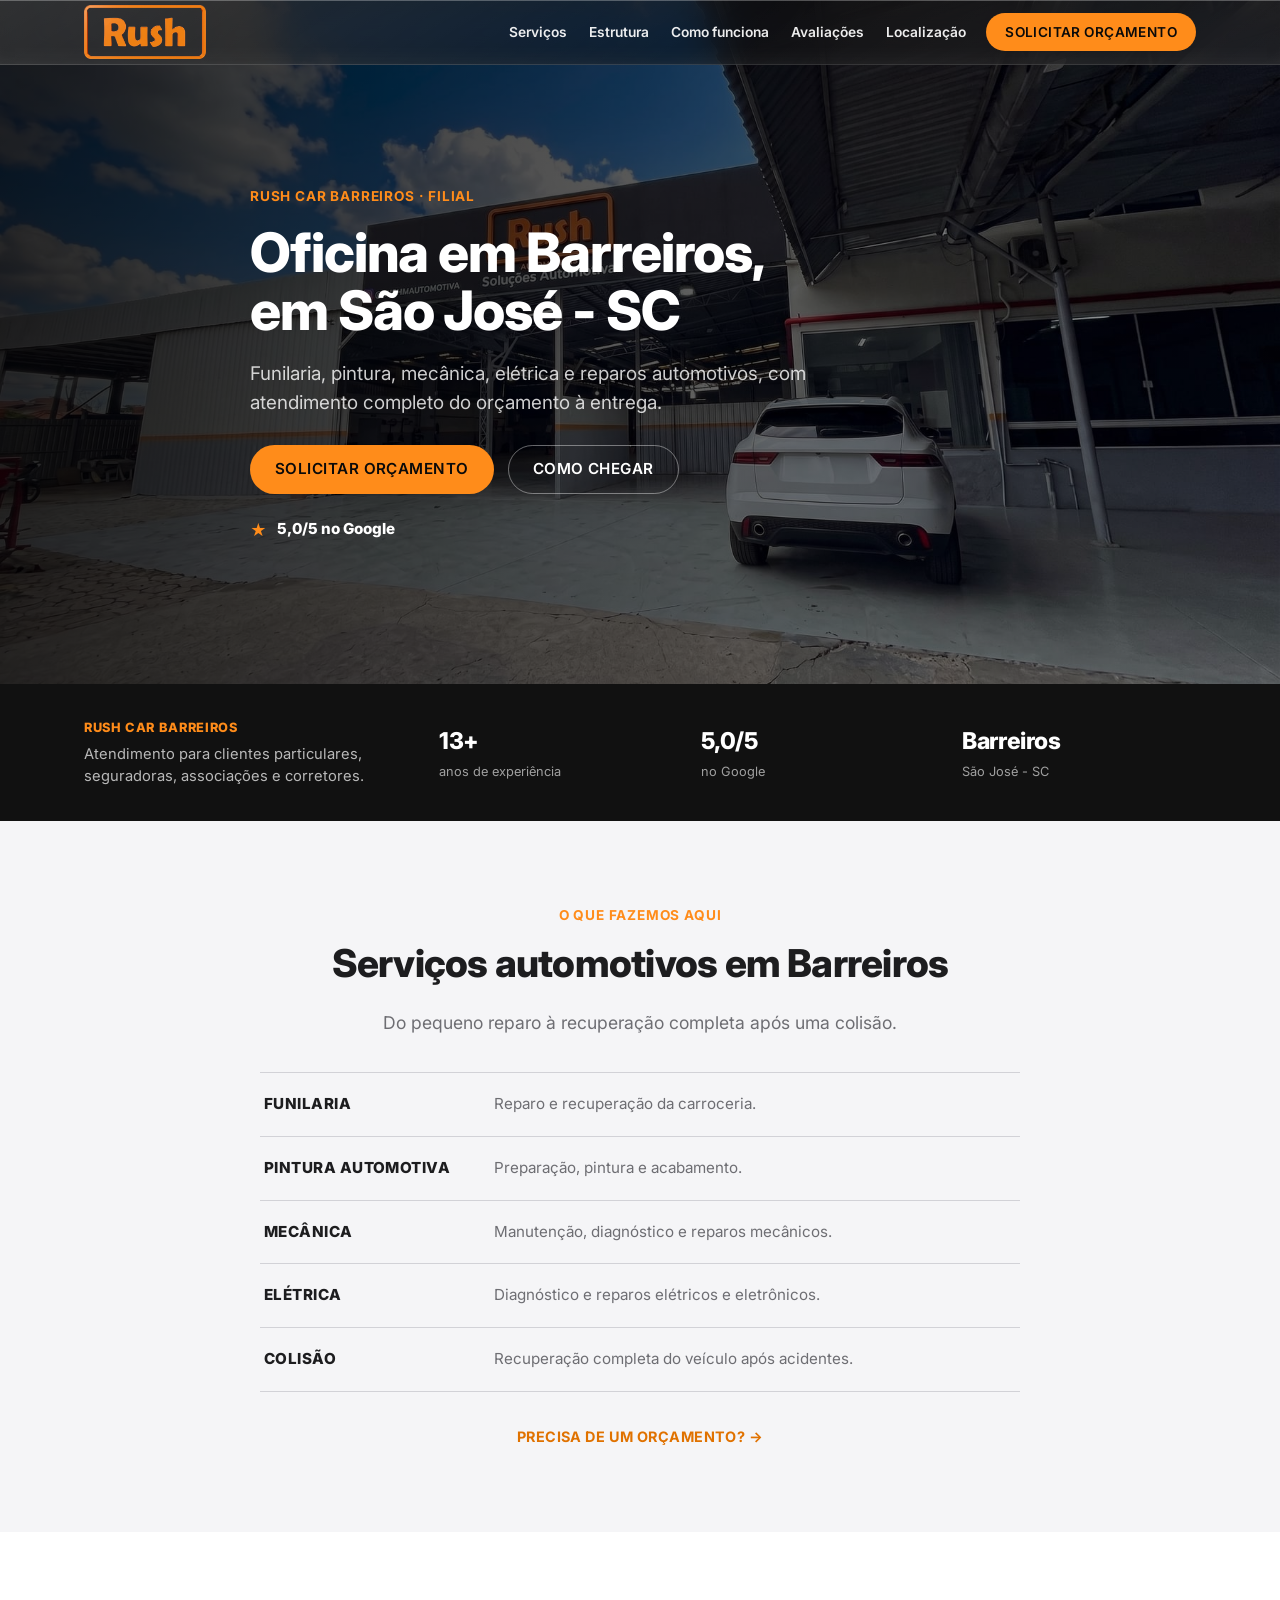
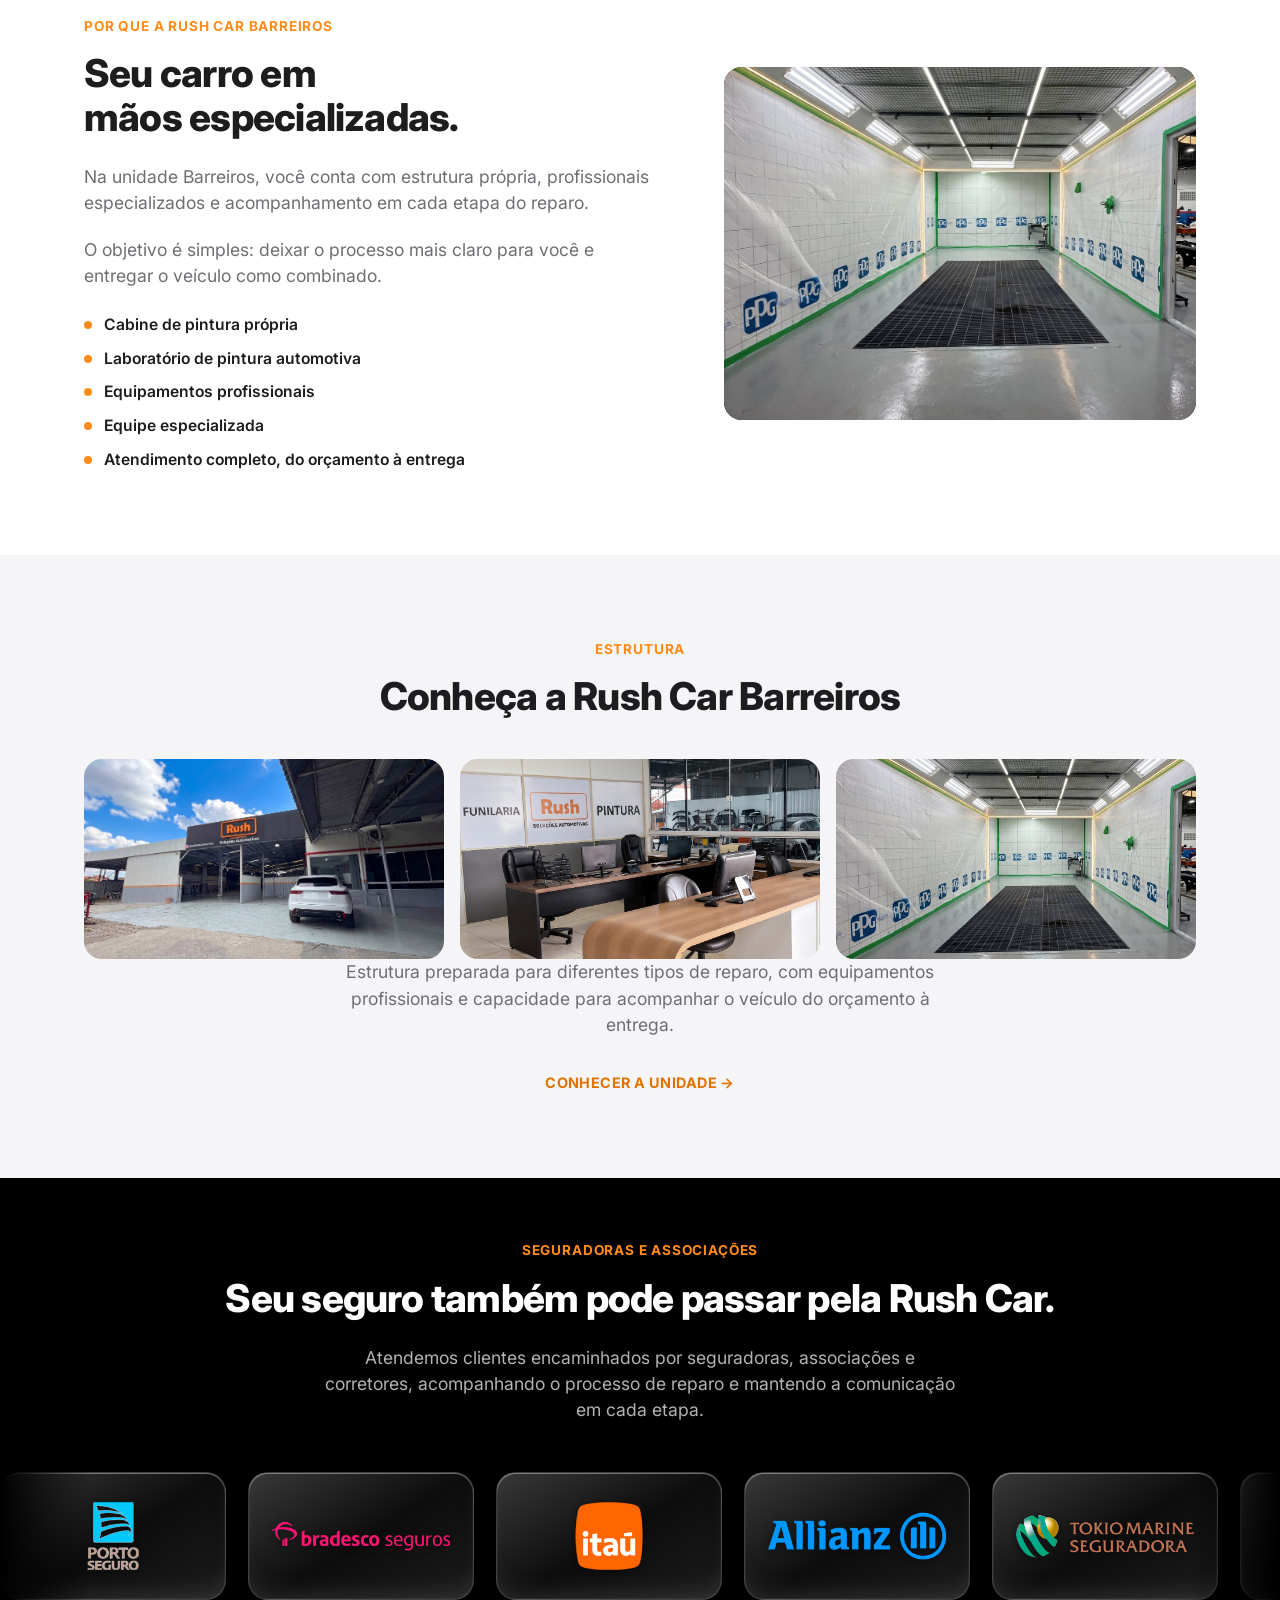
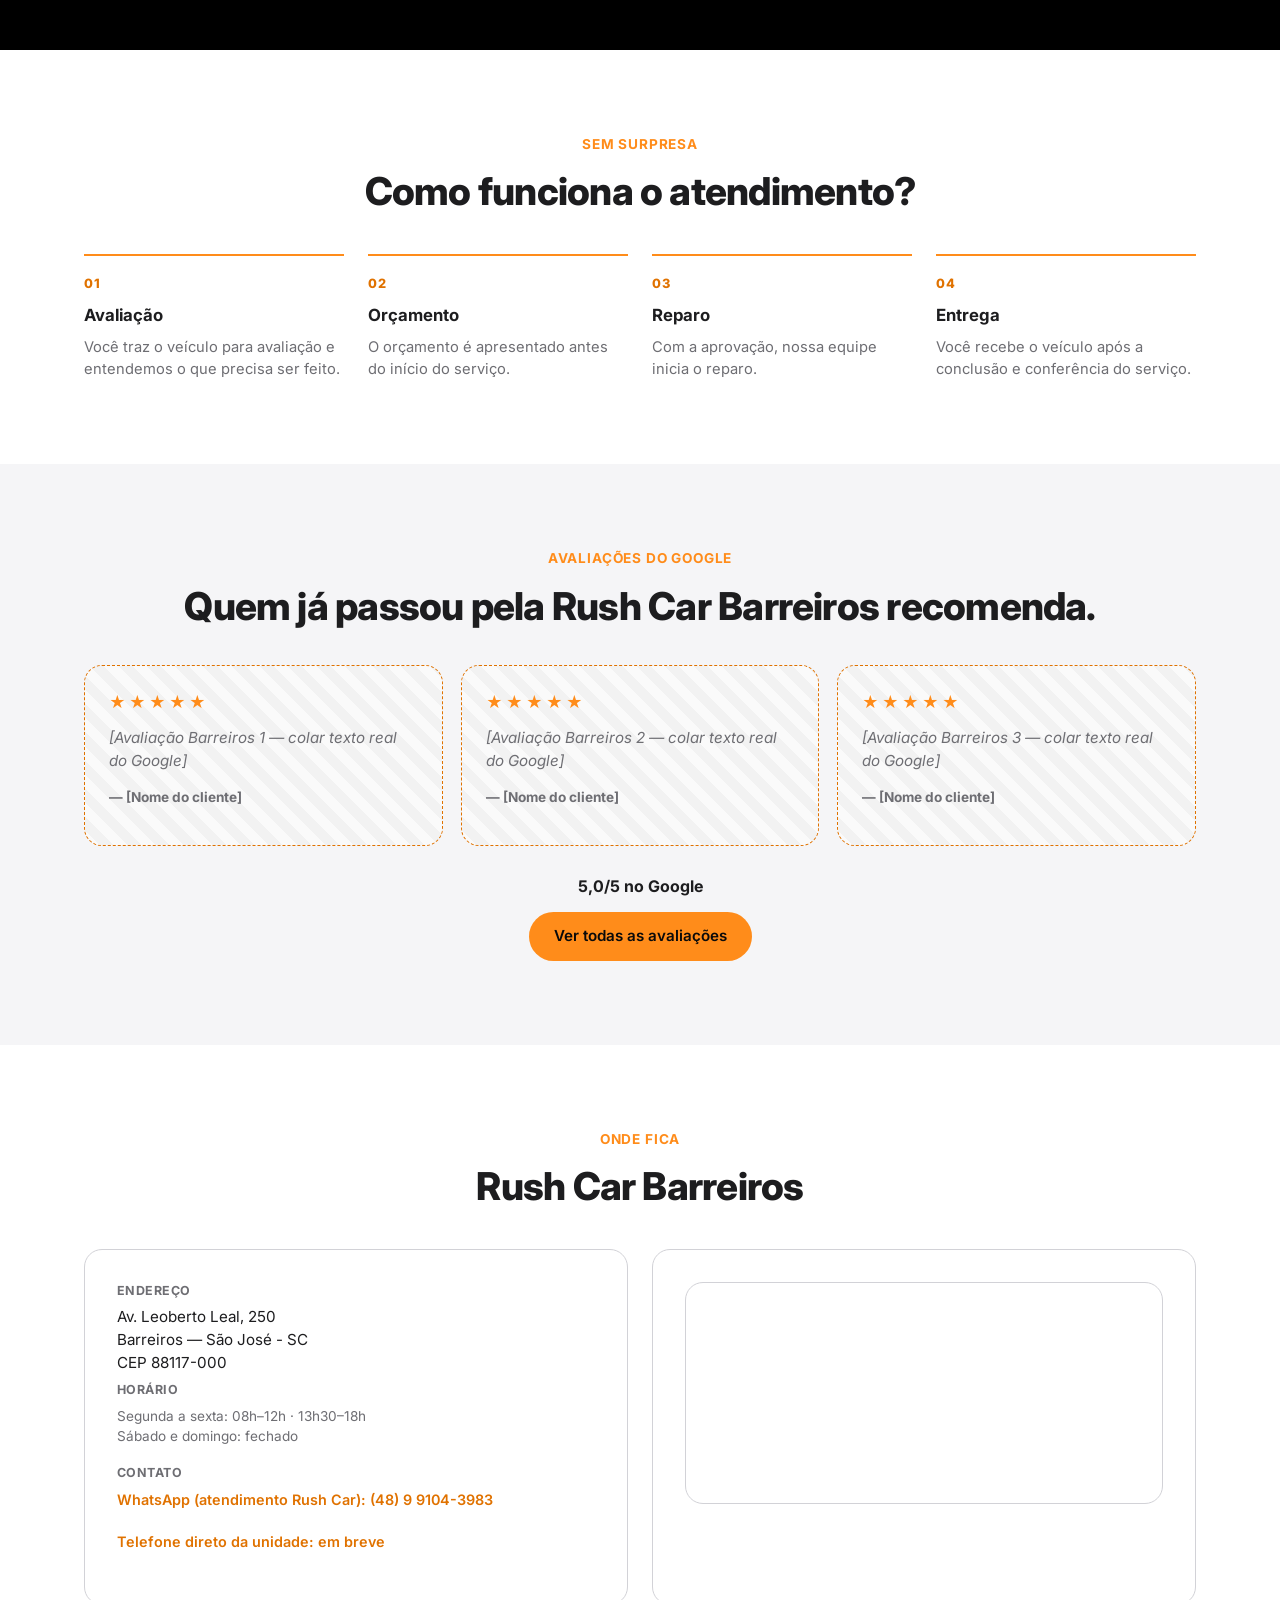
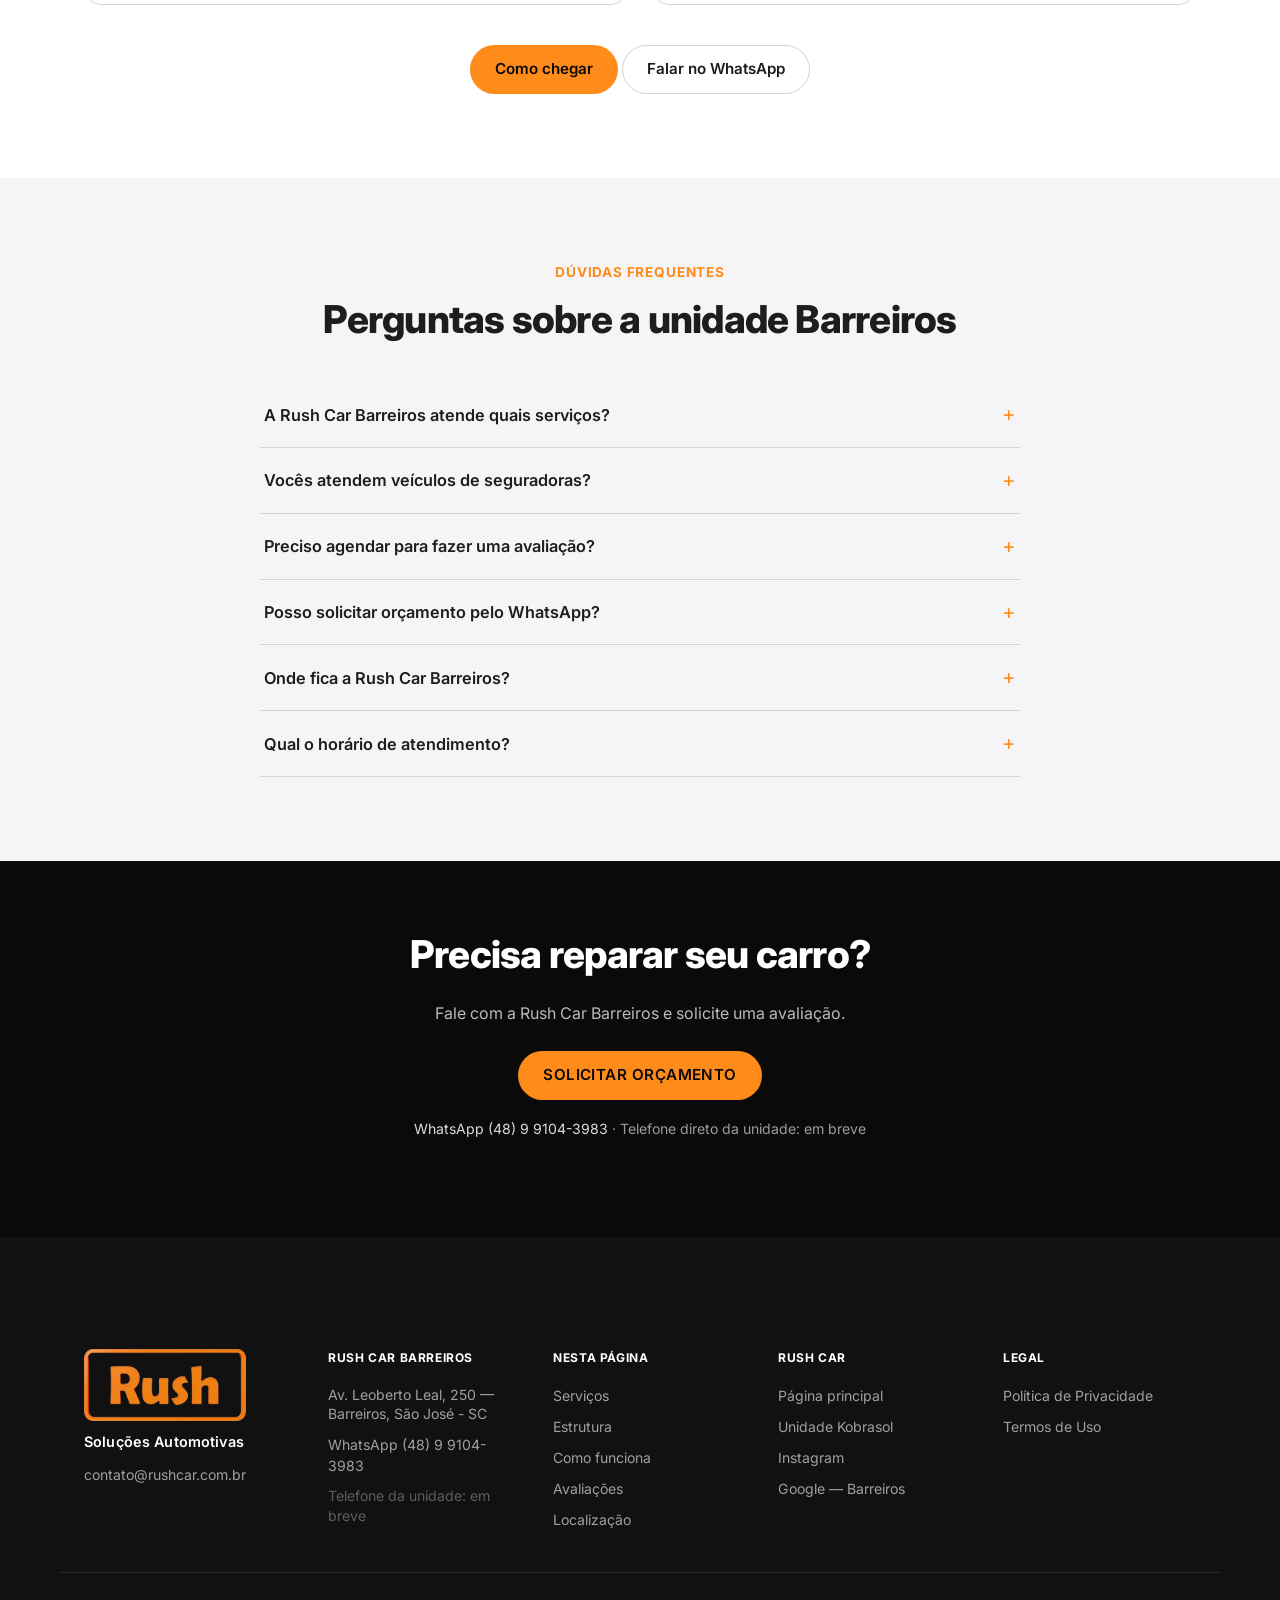
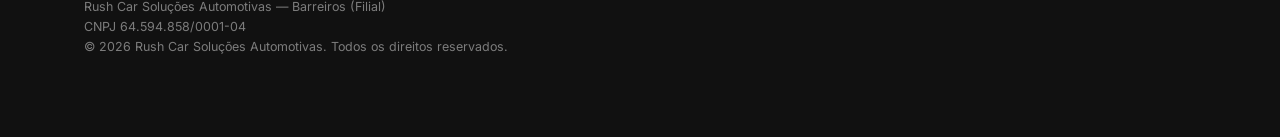
==== barreiros.html @ bb2638a7 "Páginas de unidade: /kobrasol e /barreiros (esboço para revisão) Landing pages locais de conversão +" ====
<!DOCTYPE html>
<html lang="pt-BR">
<head>
<meta charset="UTF-8">
<meta name="viewport" content="width=device-width, initial-scale=1.0">
<title>Oficina em Barreiros, São José - SC | Funilaria, Pintura e Mecânica — Rush Car</title>
<meta name="description" content="Oficina em Barreiros, São José - SC. Funilaria, pintura automotiva, mecânica, elétrica e reparo de colisão, do orçamento à entrega. Atendimento a seguradoras, associações e clientes particulares.">

<link rel="icon" href="assets/img/favicon/favicon.ico" sizes="any">
<link rel="icon" type="image/png" sizes="32x32" href="assets/img/favicon/favicon-32x32.png">
<link rel="apple-touch-icon" href="assets/img/favicon/apple-touch-icon.png">

<link rel="canonical" href="https://rushsolucoesautomotivas.com.br/barreiros">
<meta property="og:type" content="business.business">
<meta property="og:site_name" content="Rush Car Soluções Automotivas">
<meta property="og:title" content="Rush Car Barreiros — Oficina em São José - SC">
<meta property="og:description" content="Funilaria, pintura, mecânica, elétrica e reparo de colisão em Barreiros, São José - SC. Do orçamento à entrega.">
<meta property="og:image" content="https://rushsolucoesautomotivas.com.br/assets/img/barreiros-01.jpg">
<meta property="og:url" content="https://rushsolucoesautomotivas.com.br/barreiros">
<meta property="og:locale" content="pt_BR">

<link rel="preconnect" href="https://fonts.googleapis.com">
<link rel="preconnect" href="https://fonts.gstatic.com" crossorigin>
<link href="https://fonts.googleapis.com/css2?family=Inter:wght@400;500;600;700;800&display=swap" rel="stylesheet">
<link rel="stylesheet" href="assets/css/style.css">

<script type="application/ld+json">
{
  "@context": "https://schema.org",
  "@type": "AutoRepair",
  "@id": "https://rushsolucoesautomotivas.com.br/barreiros#business",
  "name": "Rush Car Soluções Automotivas — Barreiros",
  "url": "https://rushsolucoesautomotivas.com.br/barreiros",
  "image": "https://rushsolucoesautomotivas.com.br/assets/img/barreiros-01.jpg",
  "priceRange": "$$",
  "parentOrganization": { "@type": "Organization", "name": "Rush Car Soluções Automotivas" },
  "address": {
    "@type": "PostalAddress",
    "streetAddress": "Av. Leoberto Leal, 250 — Barreiros",
    "addressLocality": "São José",
    "addressRegion": "SC",
    "postalCode": "88117-000",
    "addressCountry": "BR"
  },
  "geo": { "@type": "GeoCoordinates", "latitude": "-27.5658885", "longitude": "-48.6127535" },
  "areaServed": ["Barreiros", "São José - SC", "Grande Florianópolis"],
  "openingHoursSpecification": [
    { "@type": "OpeningHoursSpecification", "dayOfWeek": ["Monday","Tuesday","Wednesday","Thursday","Friday"], "opens": "08:00", "closes": "12:00" },
    { "@type": "OpeningHoursSpecification", "dayOfWeek": ["Monday","Tuesday","Wednesday","Thursday","Friday"], "opens": "13:30", "closes": "18:00" }
  ],
  "sameAs": [
    "https://www.instagram.com/rushsolucoesautomotivas/",
    "https://share.google/x55Dyt7lqJxZcRBEA"
  ]
}
</script>
</head>
<body>

<!-- ===== HEADER (enxuto) ===== -->
<header class="site-header" id="header">
  <div class="container header-inner">
    <a href="/" class="logo">
      <img src="assets/img/logo-rush.png" alt="Rush Car Soluções Automotivas" class="logo-img">
    </a>

    <nav class="main-nav" id="main-nav">
      <a href="#servicos">Serviços</a>
      <a href="#estrutura">Estrutura</a>
      <a href="#como-funciona">Como funciona</a>
      <a href="#avaliacoes">Avaliações</a>
      <a href="#localizacao">Localização</a>
    </nav>

    <!-- TODO Barreiros: trocar para o WhatsApp próprio da unidade quando existir. Hoje aponta para o atendimento central. -->
    <a href="https://wa.me/5548991043983?text=Ol%C3%A1!%20Vim%20pelo%20site%20da%20Rush%20Car%20Barreiros%20e%20gostaria%20de%20solicitar%20um%20or%C3%A7amento." class="btn btn-small btn-accent header-cta" target="_blank" rel="noopener">Solicitar orçamento</a>

    <button class="nav-toggle" id="nav-toggle" aria-label="Abrir menu" aria-expanded="false">
      <span></span><span></span><span></span>
    </button>
  </div>
</header>

<main id="top">

  <!-- ===== 02 · HERO ===== -->
  <section class="uhero">
    <div class="uhero-bg" aria-hidden="true" style="background-image:url('assets/img/barreiros-01.jpg')"></div>
    <div class="container uhero-inner reveal">
      <p class="eyebrow">Rush Car Barreiros · Filial</p>
      <h1>Oficina em Barreiros, em São José - SC</h1>
      <p class="hero-sub">Funilaria, pintura, mecânica, elétrica e reparos automotivos, com atendimento completo do orçamento à entrega.</p>
      <div class="hero-actions">
        <a href="https://wa.me/5548991043983?text=Ol%C3%A1!%20Vim%20pelo%20site%20da%20Rush%20Car%20Barreiros%20e%20gostaria%20de%20solicitar%20um%20or%C3%A7amento." class="btn btn-accent" target="_blank" rel="noopener">Solicitar orçamento</a>
        <a href="https://www.google.com/maps/dir/?api=1&destination=Av.+Leoberto+Leal%2C+250+-+Barreiros%2C+S%C3%A3o+Jos%C3%A9+-+SC%2C+88117-000" class="btn btn-ghost" target="_blank" rel="noopener">Como chegar</a>
      </div>
      <div class="hero-rating">
        <span class="hero-rating-stars" aria-hidden="true">★</span>
        <span class="hero-rating-score">5,0/5 no Google</span>
      </div>
    </div>
  </section>

  <!-- ===== 03 · PROVA LOCAL ===== -->
  <section class="uproof">
    <div class="container uproof-inner reveal">
      <div class="uproof-lead">
        <span class="k">Rush Car Barreiros</span>
        <p>Atendimento para clientes particulares, seguradoras, associações e corretores.</p>
      </div>
      <div class="uproof-stat"><span class="n">13+</span><span class="l">anos de experiência</span></div>
      <div class="uproof-stat"><span class="n">5,0/5</span><span class="l">no Google</span></div>
      <div class="uproof-stat"><span class="n">Barreiros</span><span class="l">São José - SC</span></div>
    </div>
  </section>

  <!-- ===== 04 · SERVIÇOS ===== -->
  <section id="servicos" class="section section-alt">
    <div class="container reveal">
      <p class="eyebrow center">O que fazemos aqui</p>
      <h2 class="center">Serviços automotivos em Barreiros</h2>
      <p class="lead center max-w">Do pequeno reparo à recuperação completa após uma colisão.</p>

      <div class="svc-rows">
        <div class="svc-row"><h3>Funilaria</h3><p>Reparo e recuperação da carroceria.</p></div>
        <div class="svc-row"><h3>Pintura automotiva</h3><p>Preparação, pintura e acabamento.</p></div>
        <div class="svc-row"><h3>Mecânica</h3><p>Manutenção, diagnóstico e reparos mecânicos.</p></div>
        <div class="svc-row"><h3>Elétrica</h3><p>Diagnóstico e reparos elétricos e eletrônicos.</p></div>
        <div class="svc-row"><h3>Colisão</h3><p>Recuperação completa do veículo após acidentes.</p></div>
      </div>

      <div class="svc-cta">
        <a class="inline-cta" href="https://wa.me/5548991043983?text=Ol%C3%A1!%20Preciso%20de%20um%20or%C3%A7amento%20na%20Rush%20Car%20Barreiros." target="_blank" rel="noopener">Precisa de um orçamento? →</a>
      </div>
    </div>
  </section>

  <!-- ===== 05 · POR QUE A RUSH CAR BARREIROS ===== -->
  <section class="section">
    <div class="container split reveal">
      <div class="split-text">
        <p class="eyebrow">Por que a Rush Car Barreiros</p>
        <h2>Seu carro em mãos especializadas.</h2>
        <p class="lead">Na unidade Barreiros, você conta com estrutura própria, profissionais especializados e acompanhamento em cada etapa do reparo.</p>
        <p class="lead">O objetivo é simples: deixar o processo mais claro para você e entregar o veículo como combinado.</p>
        <ul class="plain-list">
          <li>Cabine de pintura própria</li>
          <li>Laboratório de pintura automotiva</li>
          <li>Equipamentos profissionais</li>
          <li>Equipe especializada</li>
          <li>Atendimento completo, do orçamento à entrega</li>
        </ul>
      </div>
      <div class="split-visual">
        <div class="visual-card visual-card-photo">
          <img src="assets/img/barreiros-estrutura-01.jpg" alt="Cabine de pintura da Rush Car Barreiros">
        </div>
      </div>
    </div>
  </section>

  <!-- ===== 06 · ESTRUTURA DA UNIDADE ===== -->
  <section id="estrutura" class="section section-alt">
    <div class="container reveal">
      <p class="eyebrow center">Estrutura</p>
      <h2 class="center">Conheça a Rush Car Barreiros</h2>

      <div class="gallery-grid">
        <div class="gallery-item"><img src="assets/img/barreiros-01.jpg" alt="Fachada da Rush Car Barreiros" loading="lazy"></div>
        <div class="gallery-item"><img src="assets/img/barreiros-recepcao.jpg" alt="Recepção da Rush Car Barreiros" loading="lazy"></div>
        <div class="gallery-item"><img src="assets/img/barreiros-estrutura-01.jpg" alt="Cabine de pintura da Rush Car Barreiros" loading="lazy"></div>
      </div>

      <p class="lead center unit-estrutura-text">Estrutura preparada para diferentes tipos de reparo, com equipamentos profissionais e capacidade para acompanhar o veículo do orçamento à entrega.</p>
      <div class="svc-cta">
        <a class="inline-cta" href="#localizacao">Conhecer a unidade →</a>
      </div>
    </div>
  </section>

  <!-- ===== 07 · SEGURADORAS / ASSOCIAÇÕES ===== -->
  <section class="section section-partners">
    <div class="container reveal">
      <p class="eyebrow center">Seguradoras e associações</p>
      <h2 class="center">Seu seguro também pode passar pela Rush Car.</h2>
      <p class="lead center max-w">Atendemos clientes encaminhados por seguradoras, associações e corretores, acompanhando o processo de reparo e mantendo a comunicação em cada etapa.</p>
    </div>
    <div class="marquee">
      <div class="marquee-track" id="marquee-track">
        <span class="marquee-item"><img src="assets/img/seguradoras/porto-seguro.png" alt="Porto Seguro" loading="eager" decoding="async"></span>
        <span class="marquee-item"><img src="assets/img/seguradoras/bradesco-seguros.png" alt="Bradesco Seguros" loading="eager" decoding="async"></span>
        <span class="marquee-item"><img src="assets/img/seguradoras/itau-seguros.png" alt="Itaú Seguros" loading="eager" decoding="async"></span>
        <span class="marquee-item"><img src="assets/img/seguradoras/allianz.png" alt="Allianz" loading="eager" decoding="async"></span>
        <span class="marquee-item"><img src="assets/img/seguradoras/tokio-marine.png" alt="Tokio Marine" loading="eager" decoding="async"></span>
        <span class="marquee-item"><img src="assets/img/seguradoras/hdi-seguros.png" alt="HDI Seguros" loading="eager" decoding="async"></span>
        <span class="marquee-item"><img src="assets/img/seguradoras/zurich.png" alt="Zurich" loading="eager" decoding="async"></span>
        <span class="marquee-item"><img src="assets/img/seguradoras/mitsui-sumitomo-seguros.png" alt="Mitsui Sumitomo Seguros" loading="eager" decoding="async"></span>
        <span class="marquee-item"><img src="assets/img/seguradoras/santander-seguros.png" alt="Santander Seguros" loading="eager" decoding="async"></span>
        <span class="marquee-item"><img src="assets/img/seguradoras/azul-seguros.png" alt="Azul Seguros" loading="eager" decoding="async"></span>
        <span class="marquee-item"><img src="assets/img/seguradoras/axa-seguros.png" alt="AXA Seguros" loading="eager" decoding="async"></span>
        <span class="marquee-item"><img src="assets/img/seguradoras/suica-seguradora.png" alt="Suíça Seguradora" loading="eager" decoding="async"></span>
        <span class="marquee-item"><img src="assets/img/seguradoras/yelum-seguros.png" alt="Yelum Seguros" loading="eager" decoding="async"></span>
        <span class="marquee-item"><img src="assets/img/seguradoras/loovi-seguros.png" alt="Loovi Seguros" loading="eager" decoding="async"></span>
        <span class="marquee-item"><img src="assets/img/seguradoras/gente-seguradora.png" alt="Gente Seguradora" loading="eager" decoding="async"></span>
        <span class="marquee-item"><img src="assets/img/seguradoras/pier-seguros.png" alt="Pier Seguros" loading="eager" decoding="async"></span>
        <span class="marquee-item"><img src="assets/img/seguradoras/litoranea.png" alt="Litorânea" loading="eager" decoding="async"></span>
        <span class="marquee-item"><img src="assets/img/seguradoras/anasc.png" alt="ANASC" loading="eager" decoding="async"></span>
        <span class="marquee-item"><img src="assets/img/seguradoras/aars.png" alt="AARS" loading="eager" decoding="async"></span>
        <span class="marquee-item"><img src="assets/img/seguradoras/a-gaucha-protecao-veicular.png" alt="A Gaúcha Proteção Veicular" loading="eager" decoding="async"></span>
        <span class="marquee-item"><img src="assets/img/seguradoras/agv.png" alt="AGV" loading="eager" decoding="async"></span>
        <span class="marquee-item"><img src="assets/img/seguradoras/continental.png" alt="Continental" loading="eager" decoding="async"></span>
        <span class="marquee-item"><img src="assets/img/seguradoras/prosul.png" alt="Prosul" loading="eager" decoding="async"></span>
        <span class="marquee-item"><img src="assets/img/seguradoras/real-vale.png" alt="Real Vale" loading="eager" decoding="async"></span>
        <span class="marquee-item"><img src="assets/img/seguradoras/star.png" alt="Star" loading="eager" decoding="async"></span>
        <span class="marquee-item"><img src="assets/img/seguradoras/bem-protege.png" alt="Bem Protege" loading="eager" decoding="async"></span>
        <span class="marquee-item"><img src="assets/img/seguradoras/maxpar.png" alt="Maxpar" loading="eager" decoding="async"></span>
        <!-- duplicado para loop contínuo -->
        <span class="marquee-item" aria-hidden="true"><img src="assets/img/seguradoras/porto-seguro.png" alt="" loading="eager" decoding="async"></span>
        <span class="marquee-item" aria-hidden="true"><img src="assets/img/seguradoras/bradesco-seguros.png" alt="" loading="eager" decoding="async"></span>
        <span class="marquee-item" aria-hidden="true"><img src="assets/img/seguradoras/itau-seguros.png" alt="" loading="eager" decoding="async"></span>
        <span class="marquee-item" aria-hidden="true"><img src="assets/img/seguradoras/allianz.png" alt="" loading="eager" decoding="async"></span>
        <span class="marquee-item" aria-hidden="true"><img src="assets/img/seguradoras/tokio-marine.png" alt="" loading="eager" decoding="async"></span>
        <span class="marquee-item" aria-hidden="true"><img src="assets/img/seguradoras/hdi-seguros.png" alt="" loading="eager" decoding="async"></span>
        <span class="marquee-item" aria-hidden="true"><img src="assets/img/seguradoras/zurich.png" alt="" loading="eager" decoding="async"></span>
        <span class="marquee-item" aria-hidden="true"><img src="assets/img/seguradoras/mitsui-sumitomo-seguros.png" alt="" loading="eager" decoding="async"></span>
        <span class="marquee-item" aria-hidden="true"><img src="assets/img/seguradoras/santander-seguros.png" alt="" loading="eager" decoding="async"></span>
        <span class="marquee-item" aria-hidden="true"><img src="assets/img/seguradoras/azul-seguros.png" alt="" loading="eager" decoding="async"></span>
        <span class="marquee-item" aria-hidden="true"><img src="assets/img/seguradoras/axa-seguros.png" alt="" loading="eager" decoding="async"></span>
        <span class="marquee-item" aria-hidden="true"><img src="assets/img/seguradoras/suica-seguradora.png" alt="" loading="eager" decoding="async"></span>
        <span class="marquee-item" aria-hidden="true"><img src="assets/img/seguradoras/yelum-seguros.png" alt="" loading="eager" decoding="async"></span>
        <span class="marquee-item" aria-hidden="true"><img src="assets/img/seguradoras/loovi-seguros.png" alt="" loading="eager" decoding="async"></span>
        <span class="marquee-item" aria-hidden="true"><img src="assets/img/seguradoras/gente-seguradora.png" alt="" loading="eager" decoding="async"></span>
        <span class="marquee-item" aria-hidden="true"><img src="assets/img/seguradoras/pier-seguros.png" alt="" loading="eager" decoding="async"></span>
        <span class="marquee-item" aria-hidden="true"><img src="assets/img/seguradoras/litoranea.png" alt="" loading="eager" decoding="async"></span>
        <span class="marquee-item" aria-hidden="true"><img src="assets/img/seguradoras/anasc.png" alt="" loading="eager" decoding="async"></span>
        <span class="marquee-item" aria-hidden="true"><img src="assets/img/seguradoras/aars.png" alt="" loading="eager" decoding="async"></span>
        <span class="marquee-item" aria-hidden="true"><img src="assets/img/seguradoras/a-gaucha-protecao-veicular.png" alt="" loading="eager" decoding="async"></span>
        <span class="marquee-item" aria-hidden="true"><img src="assets/img/seguradoras/agv.png" alt="" loading="eager" decoding="async"></span>
        <span class="marquee-item" aria-hidden="true"><img src="assets/img/seguradoras/continental.png" alt="" loading="eager" decoding="async"></span>
        <span class="marquee-item" aria-hidden="true"><img src="assets/img/seguradoras/prosul.png" alt="" loading="eager" decoding="async"></span>
        <span class="marquee-item" aria-hidden="true"><img src="assets/img/seguradoras/real-vale.png" alt="" loading="eager" decoding="async"></span>
        <span class="marquee-item" aria-hidden="true"><img src="assets/img/seguradoras/star.png" alt="" loading="eager" decoding="async"></span>
        <span class="marquee-item" aria-hidden="true"><img src="assets/img/seguradoras/bem-protege.png" alt="" loading="eager" decoding="async"></span>
        <span class="marquee-item" aria-hidden="true"><img src="assets/img/seguradoras/maxpar.png" alt="" loading="eager" decoding="async"></span>
      </div>
    </div>
  </section>

  <!-- ===== 08 · COMO FUNCIONA ===== -->
  <section id="como-funciona" class="section">
    <div class="container reveal">
      <p class="eyebrow center">Sem surpresa</p>
      <h2 class="center">Como funciona o atendimento?</h2>

      <div class="steps">
        <div class="step">
          <span class="step-n">01</span>
          <h3>Avaliação</h3>
          <p>Você traz o veículo para avaliação e entendemos o que precisa ser feito.</p>
        </div>
        <div class="step">
          <span class="step-n">02</span>
          <h3>Orçamento</h3>
          <p>O orçamento é apresentado antes do início do serviço.</p>
        </div>
        <div class="step">
          <span class="step-n">03</span>
          <h3>Reparo</h3>
          <p>Com a aprovação, nossa equipe inicia o reparo.</p>
        </div>
        <div class="step">
          <span class="step-n">04</span>
          <h3>Entrega</h3>
          <p>Você recebe o veículo após a conclusão e conferência do serviço.</p>
        </div>
      </div>
    </div>
  </section>

  <!-- ===== 09 · AVALIAÇÕES (Barreiros) ===== -->
  <section id="avaliacoes" class="section section-alt">
    <div class="container reveal">
      <p class="eyebrow center">Avaliações do Google</p>
      <h2 class="center">Quem já passou pela Rush Car Barreiros recomenda.</h2>

      <!-- TODO: substituir os cards abaixo por avaliações REAIS do Google da unidade Barreiros (nome + texto). -->
      <div class="ureviews">
        <div class="review-card is-placeholder"><div class="stars" aria-hidden="true">★★★★★</div><p class="q">[Avaliação Barreiros 1 — colar texto real do Google]</p><p class="who">— [Nome do cliente]</p></div>
        <div class="review-card is-placeholder"><div class="stars" aria-hidden="true">★★★★★</div><p class="q">[Avaliação Barreiros 2 — colar texto real do Google]</p><p class="who">— [Nome do cliente]</p></div>
        <div class="review-card is-placeholder"><div class="stars" aria-hidden="true">★★★★★</div><p class="q">[Avaliação Barreiros 3 — colar texto real do Google]</p><p class="who">— [Nome do cliente]</p></div>
      </div>

      <div class="ureviews-foot">
        <p class="ureviews-rating">5,0/5 no Google</p>
        <a href="https://share.google/x55Dyt7lqJxZcRBEA" class="btn btn-accent" target="_blank" rel="noopener">Ver todas as avaliações</a>
      </div>
    </div>
  </section>

  <!-- ===== 10 · LOCALIZAÇÃO ===== -->
  <section id="localizacao" class="section">
    <div class="container reveal">
      <p class="eyebrow center">Onde fica</p>
      <h2 class="center">Rush Car Barreiros</h2>

      <div class="locations-grid">
        <article class="location-card">
          <p class="location-brand">Endereço</p>
          <p class="location-address">Av. Leoberto Leal, 250<br>Barreiros — São José - SC<br>CEP 88117-000</p>
          <p class="location-brand">Horário</p>
          <p class="unit-hours">Segunda a sexta: 08h–12h · 13h30–18h<br>Sábado e domingo: fechado</p>
          <p class="location-brand">Contato</p>
          <!-- TODO Barreiros: quando a unidade tiver telefone/WhatsApp próprios, trocar aqui. Hoje usa o atendimento central. -->
          <a class="contact-link" href="https://wa.me/5548991043983?text=Ol%C3%A1!%20Vim%20pelo%20site%20da%20Rush%20Car%20Barreiros." target="_blank" rel="noopener">WhatsApp (atendimento Rush Car): (48) 9 9104-3983</a>
          <p class="contact-link contact-link-disabled">Telefone direto da unidade: em breve</p>
        </article>
        <article class="location-card">
          <div class="map-embed">
            <iframe
              title="Mapa — Rush Car Barreiros"
              src="https://www.google.com/maps?q=-27.5658885,-48.6127535&z=17&output=embed"
              loading="lazy"
              referrerpolicy="no-referrer-when-downgrade">
            </iframe>
          </div>
        </article>
      </div>

      <div class="unsure-block">
        <a href="https://www.google.com/maps/dir/?api=1&destination=Av.+Leoberto+Leal%2C+250+-+Barreiros%2C+S%C3%A3o+Jos%C3%A9+-+SC%2C+88117-000" class="btn btn-accent" target="_blank" rel="noopener">Como chegar</a>
        <a href="https://wa.me/5548991043983?text=Ol%C3%A1!%20Vim%20pelo%20site%20da%20Rush%20Car%20Barreiros." class="btn btn-ghost" target="_blank" rel="noopener">Falar no WhatsApp</a>
      </div>
    </div>
  </section>

  <!-- ===== 11 · FAQ LOCAL ===== -->
  <section id="faq" class="section section-alt">
    <div class="container reveal">
      <p class="eyebrow center">Dúvidas frequentes</p>
      <h2 class="center">Perguntas sobre a unidade Barreiros</h2>

      <div class="faq-list">
        <div class="faq-item">
          <button class="faq-question" aria-expanded="false">A Rush Car Barreiros atende quais serviços?<span class="faq-icon" aria-hidden="true">+</span></button>
          <div class="faq-answer"><p>Funilaria, pintura automotiva, mecânica, elétrica e reparo de colisão — do pequeno reparo à recuperação completa do veículo.</p></div>
        </div>
        <div class="faq-item">
          <button class="faq-question" aria-expanded="false">Vocês atendem veículos de seguradoras?<span class="faq-icon" aria-hidden="true">+</span></button>
          <div class="faq-answer"><p>Sim. Atendemos veículos encaminhados por seguradoras, associações e corretores, com acompanhamento durante todo o reparo.</p></div>
        </div>
        <div class="faq-item">
          <button class="faq-question" aria-expanded="false">Preciso agendar para fazer uma avaliação?<span class="faq-icon" aria-hidden="true">+</span></button>
          <div class="faq-answer"><p>Recomendamos falar antes pelo WhatsApp para organizar a avaliação e evitar espera.</p></div>
        </div>
        <div class="faq-item">
          <button class="faq-question" aria-expanded="false">Posso solicitar orçamento pelo WhatsApp?<span class="faq-icon" aria-hidden="true">+</span></button>
          <div class="faq-answer"><p>Sim. Envie as fotos e informações do veículo pelo WhatsApp e a equipe orienta os próximos passos.</p></div>
        </div>
        <div class="faq-item">
          <button class="faq-question" aria-expanded="false">Onde fica a Rush Car Barreiros?<span class="faq-icon" aria-hidden="true">+</span></button>
          <div class="faq-answer"><p>Na Av. Leoberto Leal, 250 — Barreiros, São José - SC, CEP 88117-000.</p></div>
        </div>
        <div class="faq-item">
          <button class="faq-question" aria-expanded="false">Qual o horário de atendimento?<span class="faq-icon" aria-hidden="true">+</span></button>
          <div class="faq-answer"><p>Segunda a sexta, das 08h às 12h e das 13h30 às 18h. Sábado e domingo, fechado.</p></div>
        </div>
      </div>
    </div>
  </section>

  <!-- ===== 12 · CTA FINAL ===== -->
  <section class="cta-final">
    <div class="container reveal">
      <h2>Precisa reparar seu carro?</h2>
      <p>Fale com a Rush Car Barreiros e solicite uma avaliação.</p>
      <a href="https://wa.me/5548991043983?text=Ol%C3%A1!%20Vim%20pelo%20site%20da%20Rush%20Car%20Barreiros%20e%20gostaria%20de%20solicitar%20um%20or%C3%A7amento." class="btn btn-accent" target="_blank" rel="noopener">Solicitar orçamento</a>
      <p class="cta-lines">
        <a href="https://wa.me/5548991043983" target="_blank" rel="noopener">WhatsApp (48) 9 9104-3983</a> ·
        Telefone direto da unidade: em breve
      </p>
    </div>
  </section>

</main>

<!-- ===== 13 · FOOTER (simples) ===== -->
<footer class="site-footer unit-footer" id="contato">
  <div class="container footer-grid footer-grid-5">
    <div class="footer-col footer-brand-col">
      <img src="assets/img/logo-rush.png" alt="Rush" class="footer-logo">
      <p class="footer-brand-tagline">Soluções Automotivas</p>
      <a href="mailto:contato@rushcar.com.br">contato@rushcar.com.br</a>
    </div>
    <div class="footer-col">
      <h4>Rush Car Barreiros</h4>
      <span class="footer-text">Av. Leoberto Leal, 250 — Barreiros, São José - SC</span>
      <a href="https://wa.me/5548991043983" target="_blank" rel="noopener">WhatsApp (48) 9 9104-3983</a>
      <span class="footer-text footer-text-disabled">Telefone da unidade: em breve</span>
    </div>
    <div class="footer-col">
      <h4>Nesta página</h4>
      <a href="#servicos">Serviços</a>
      <a href="#estrutura">Estrutura</a>
      <a href="#como-funciona">Como funciona</a>
      <a href="#avaliacoes">Avaliações</a>
      <a href="#localizacao">Localização</a>
    </div>
    <div class="footer-col">
      <h4>Rush Car</h4>
      <a href="/">Página principal</a>
      <a href="/kobrasol">Unidade Kobrasol</a>
      <a href="https://www.instagram.com/rushsolucoesautomotivas/" target="_blank" rel="noopener">Instagram</a>
      <a href="https://share.google/x55Dyt7lqJxZcRBEA" target="_blank" rel="noopener">Google — Barreiros</a>
    </div>
    <div class="footer-col">
      <h4>Legal</h4>
      <a href="/politica-de-privacidade">Política de Privacidade</a>
      <a href="/termos-de-uso">Termos de Uso</a>
    </div>
  </div>

  <div class="container footer-bottom">
    <p class="footer-legal">
      Rush Car Soluções Automotivas — Barreiros (Filial)<br>
      CNPJ 64.594.858/0001-04<br>
      &copy; <span id="year"></span> Rush Car Soluções Automotivas. Todos os direitos reservados.
    </p>
  </div>
</footer>

<script src="assets/js/main.js"></script>
</body>
</html>
---- assets/css/style.css ----
/* ============================================
   Rush Car Soluções Automotivas
   Design: minimal, tipografia grande, preto/branco + laranja
   ============================================ */

:root {
  --black: #0a0a0a;
  --near-black: #111111;
  --white: #ffffff;
  --off-white: #f5f5f7;
  --gray-900: #1d1d1f;
  --gray-600: #6e6e73;
  --gray-300: #d2d2d7;
  --gray-100: #f5f5f7;
  --accent: #ff8c1a;
  --accent-dark: #e07200;

  --font: "Inter", -apple-system, BlinkMacSystemFont, "Segoe UI", Roboto, Helvetica, Arial, sans-serif;

  --container-w: 1160px;
  --radius: 18px;
  --ease: cubic-bezier(0.16, 1, 0.3, 1);
}

* { box-sizing: border-box; }

html { scroll-behavior: smooth; }

body {
  margin: 0;
  font-family: var(--font);
  color: var(--gray-900);
  background: var(--white);
  -webkit-font-smoothing: antialiased;
  line-height: 1.5;
}

img { max-width: 100%; display: block; }

.container {
  max-width: var(--container-w);
  margin: 0 auto;
  padding: 0 24px;
}

/* ===== Header (liquid glass) ===== */
.site-header {
  position: fixed;
  top: 0; left: 0; right: 0;
  z-index: 100;
  background:
    linear-gradient(148deg, rgba(255, 255, 255, 0.14), rgba(255, 255, 255, 0.02) 55%, rgba(255, 255, 255, 0.08)),
    rgba(10, 10, 10, 0.62);
  backdrop-filter: saturate(180%) blur(20px);
  -webkit-backdrop-filter: saturate(180%) blur(20px);
  border-bottom: 1px solid rgba(255, 255, 255, 0.14);
  box-shadow:
    inset 0 1px 0 rgba(255, 255, 255, 0.28),
    inset 0 -14px 24px -20px rgba(255, 255, 255, 0.12);
  transition: box-shadow 0.3s var(--ease), background 0.3s var(--ease);
}
.site-header.is-scrolled {
  box-shadow:
    inset 0 1px 0 rgba(255, 255, 255, 0.28),
    inset 0 -14px 24px -20px rgba(255, 255, 255, 0.1),
    0 12px 28px rgba(0, 0, 0, 0.35);
}

.header-inner {
  display: flex;
  align-items: center;
  gap: 20px;
  height: 64px;
  transition: height 0.25s var(--ease);
}
.site-header.is-scrolled .header-inner { height: 54px; }
.site-header.is-scrolled .logo-img { height: 44px; }

.logo {
  display: flex;
  align-items: baseline;
  gap: 4px;
  text-decoration: none;
  font-weight: 800;
  letter-spacing: -0.02em;
  margin-right: auto;
}
.logo-mark { color: var(--accent); font-size: 1.25rem; }
.logo-sub { color: var(--white); font-size: 1.25rem; }
.logo-img {
  height: 54px;
  width: auto;
  display: block;
  transition: height 0.25s var(--ease);
}
.footer-brand-col .logo-img { height: 44px; }

.main-nav {
  display: flex;
  gap: 22px;
}
.main-nav a {
  color: rgba(255, 255, 255, 0.92);
  text-decoration: none;
  font-size: 0.86rem;
  font-weight: 600;
  white-space: nowrap;
  transition: color 0.2s;
}
.main-nav a:hover { color: var(--accent); }

.header-cta {
  display: inline-flex;
  text-transform: uppercase;
  letter-spacing: 0.03em;
}

.nav-toggle {
  display: none;
  flex-direction: column;
  justify-content: center;
  gap: 5px;
  width: 32px;
  height: 32px;
  background: none;
  border: none;
  cursor: pointer;
  padding: 0;
}
.nav-toggle span {
  display: block;
  height: 2px;
  background: var(--white);
  border-radius: 2px;
}

/* ===== Buttons ===== */
.btn {
  display: inline-block;
  padding: 12px 24px;
  border-radius: 980px;
  font-weight: 600;
  font-size: 0.95rem;
  text-decoration: none;
  transition: transform 0.2s var(--ease), background 0.2s, box-shadow 0.2s;
  border: 1px solid transparent;
}
.btn-small { padding: 8px 18px; font-size: 0.85rem; }

.btn-accent {
  background: var(--accent);
  color: var(--black);
}
.btn-accent:hover {
  background: var(--accent-dark);
  transform: translateY(-1px);
}

.btn-ghost {
  background: transparent;
  color: var(--gray-900);
  border-color: var(--gray-300);
}
.btn-ghost:hover { border-color: var(--gray-900); }

.btn-outline-light {
  background: transparent;
  color: var(--white);
  border-color: rgba(255, 255, 255, 0.35);
}
.btn-outline-light:hover { border-color: var(--white); }

.btn-row { display: flex; gap: 14px; flex-wrap: wrap; margin-top: 8px; }

/* ===== Hero ===== */
.hero {
  position: relative;
  min-height: 100vh;
  display: flex;
  align-items: center;
  background: var(--black);
  overflow: hidden;
  padding-top: 64px;
}

.hero-bg {
  position: absolute;
  inset: 0;
  background-size: cover;
  background-position: center;
  background-image:
    radial-gradient(60% 50% at 80% 20%, rgba(255, 140, 26, 0.25), transparent 60%),
    radial-gradient(50% 40% at 10% 80%, rgba(255, 140, 26, 0.12), transparent 60%);
  background-color: var(--black);
  z-index: 0;
}
.hero-bg::after {
  content: "";
  position: absolute;
  inset: 0;
  background: linear-gradient(100deg, rgba(0,0,0,0.85) 0%, rgba(0,0,0,0.6) 55%, rgba(0,0,0,0.3) 100%);
}

.hero-inner {
  position: relative;
  z-index: 1;
  padding-top: 80px;
  padding-bottom: 100px;
}

.eyebrow {
  color: var(--accent);
  font-weight: 700;
  font-size: 0.85rem;
  letter-spacing: 0.06em;
  text-transform: uppercase;
  margin: 0 0 16px;
}
.eyebrow.center { text-align: center; }

.hero h1 {
  color: var(--white);
  font-size: clamp(2.4rem, 5.2vw, 4.4rem);
  line-height: 1.06;
  letter-spacing: -0.02em;
  font-weight: 800;
  margin: 0 0 28px;
  max-width: 900px;
}

.hero-sub {
  color: rgba(255, 255, 255, 0.7);
  font-size: clamp(1.05rem, 1.6vw, 1.25rem);
  max-width: 620px;
  margin: 0 0 40px;
}

.hero-actions { display: flex; gap: 16px; flex-wrap: wrap; }

/* ===== Stats strip ===== */
.stats-strip {
  background: var(--near-black);
  padding: 48px 0;
}
.stats-grid {
  display: grid;
  grid-template-columns: repeat(3, 1fr);
  gap: 24px;
}
.stat { text-align: center; }
.stat-number {
  display: block;
  color: var(--accent);
  font-size: clamp(2rem, 4vw, 3rem);
  font-weight: 800;
  letter-spacing: -0.02em;
}
.stat-label {
  color: rgba(255, 255, 255, 0.65);
  font-size: 0.9rem;
  margin-top: 8px;
  display: block;
}

/* ===== Sections ===== */
.section { padding: 84px 0; }
.section-alt { background: var(--off-white); }
.section-alt + .section-alt { border-top: 1px solid var(--gray-300); }
.section-dark {
  background: var(--black);
  color: var(--white);
}
.section-dark h2, .section-dark .eyebrow { color: var(--white); }
.section-dark .eyebrow { color: var(--accent); }
.section-dark .lead { color: rgba(255, 255, 255, 0.7); }

.positioning-stats {
  display: grid;
  grid-template-columns: repeat(4, 1fr);
  gap: 32px;
  margin-top: 40px;
  text-align: center;
}
.positioning-stats .stat-number-row { display: block; }
.positioning-stats .stat-number,
.positioning-stats .stat-word {
  display: inline-block;
  color: var(--gray-900);
  font-size: clamp(2rem, 3.6vw, 2.6rem);
  font-weight: 800;
  letter-spacing: -0.02em;
}
.positioning-stats .stat-suffix {
  display: inline-block;
  color: var(--accent-dark);
  font-size: clamp(2rem, 3.6vw, 2.6rem);
  font-weight: 800;
}
.positioning-stats .stat-label {
  display: block;
  color: var(--gray-600);
  font-size: 0.9rem;
  margin-top: 6px;
}
.positioning-stats-2 {
  grid-template-columns: repeat(2, 1fr);
  max-width: 520px;
  margin-left: auto;
  margin-right: auto;
}

h2 {
  font-size: clamp(1.7rem, 3.2vw, 2.4rem);
  line-height: 1.14;
  letter-spacing: -0.02em;
  font-weight: 800;
  margin: 0 0 24px;
  text-wrap: balance;
}
h2.center { text-align: center; }
.services-headline {
  text-transform: uppercase;
  max-width: 760px;
  margin-left: auto;
  margin-right: auto;
}

.lead {
  font-size: 1.1rem;
  color: var(--gray-600);
  margin: 0 0 20px;
}
.lead.center { text-align: center; margin-left: auto; margin-right: auto; }
.max-w { max-width: 640px; }

.fine-print {
  font-size: 0.85rem;
  color: var(--gray-600);
  margin-top: 32px;
}

/* ===== Split layout ===== */
.split {
  display: grid;
  grid-template-columns: 1.1fr 0.9fr;
  gap: 64px;
  align-items: center;
}
.split.reverse { direction: rtl; }
.split.reverse > * { direction: ltr; }

.split-visual { display: flex; justify-content: center; }
.visual-card {
  width: 100%;
  aspect-ratio: 4 / 3;
  background: linear-gradient(145deg, var(--near-black), #262626);
  border-radius: var(--radius);
  position: relative;
  overflow: hidden;
  display: flex;
  align-items: center;
  justify-content: center;
}
.visual-card.alt { background: linear-gradient(145deg, #fff3e6, #ffe0bf); }
.visual-card.dark { background: linear-gradient(145deg, #1a1a1a, #000); }
.visual-card-photo { padding: 0; }
.visual-card-photo img {
  width: 100%;
  height: 100%;
  object-fit: cover;
  display: block;
}

.visual-line {
  position: absolute;
  height: 2px;
  background: rgba(255, 140, 26, 0.5);
  width: 70%;
  top: 40%;
  left: 15%;
  border-radius: 2px;
}
.visual-line.short { width: 40%; top: 55%; }
.visual-line:nth-child(3) { top: 65%; width: 55%; }

.visual-badge {
  background: var(--accent);
  color: var(--black);
  font-weight: 700;
  padding: 10px 22px;
  border-radius: 980px;
  font-size: 0.95rem;
}
.visual-card-photo .visual-badge {
  position: absolute;
  left: 20px;
  bottom: 20px;
  z-index: 1;
}
.visual-card-photo img { object-position: center 75%; }

/* ===== Cards grid ===== */
.cards-grid {
  display: grid;
  grid-template-columns: repeat(3, 1fr);
  gap: 20px;
  margin-top: 40px;
}
.card {
  background: var(--white);
  border-radius: var(--radius);
  padding: 32px;
  border: 1px solid var(--gray-300);
  transition: transform 0.25s var(--ease), box-shadow 0.25s var(--ease);
}
.card:hover {
  transform: translateY(-4px);
  box-shadow: 0 20px 40px rgba(0, 0, 0, 0.08);
}
.card h3 {
  margin: 0 0 10px;
  font-size: 1.15rem;
  font-weight: 700;
}
.card p { margin: 0; color: var(--gray-600); font-size: 0.95rem; }

.plain-line-grid {
  display: grid;
  grid-template-columns: repeat(3, 1fr);
  gap: 40px 32px;
  margin-top: 40px;
}
.plain-line-item {
  padding-top: 20px;
  border-top: 1px solid rgba(255, 255, 255, 0.14);
}
.plain-line-item h3 {
  color: var(--white);
  font-size: 1rem;
  font-weight: 700;
  margin: 0 0 8px;
}
.plain-line-item p {
  color: rgba(255, 255, 255, 0.6);
  font-size: 0.92rem;
  margin: 0;
  line-height: 1.5;
}
.section-dark .visual-card { border: 1px solid rgba(255, 255, 255, 0.1); }

.units-grid { grid-template-columns: repeat(2, 1fr); }
.unit-card h3 { color: var(--gray-900); display: flex; align-items: center; gap: 10px; }
.unit-tag {
  font-size: 0.65rem;
  font-weight: 700;
  text-transform: uppercase;
  letter-spacing: 0.04em;
  background: var(--accent);
  color: var(--black);
  padding: 3px 10px;
  border-radius: 980px;
}
.unit-hours { font-size: 0.85rem; color: var(--gray-600); margin-top: 8px; }
.unit-link {
  display: inline-block;
  margin-top: 16px;
  color: var(--accent-dark);
  font-weight: 600;
  text-decoration: none;
  font-size: 0.9rem;
}
.unit-link:hover { text-decoration: underline; }

/* ===== Check list ===== */
.check-list {
  list-style: none;
  padding: 0;
  margin: 0 0 32px;
}
.check-list li {
  padding-left: 28px;
  position: relative;
  margin-bottom: 12px;
  color: var(--gray-900);
}
.check-list li::before {
  content: "";
  position: absolute;
  left: 0; top: 6px;
  width: 16px; height: 16px;
  background: var(--accent);
  border-radius: 50%;
}
.check-list.light li { color: rgba(255, 255, 255, 0.85); }

/* ===== Contact ===== */
.contact-grid {
  display: grid;
  grid-template-columns: repeat(4, 1fr);
  gap: 20px;
  margin-top: 40px;
}
.contact-card {
  background: var(--off-white);
  border-radius: var(--radius);
  padding: 28px;
}
.contact-card h3 { margin: 0 0 8px; font-size: 1.05rem; font-weight: 700; }
.contact-desc { color: var(--gray-600); font-size: 0.85rem; margin: 0 0 16px; }
.contact-link {
  display: block;
  color: var(--gray-900);
  text-decoration: none;
  font-weight: 600;
  font-size: 0.9rem;
  margin-bottom: 8px;
  padding-bottom: 8px;
  border-bottom: 1px solid var(--gray-300);
}
.contact-link:last-child { border-bottom: none; margin-bottom: 0; padding-bottom: 0; }
.contact-link:hover { color: var(--accent-dark); }
.social-row { display: flex; gap: 16px; margin-top: 12px; }
.social-row a { color: var(--gray-900); text-decoration: none; font-weight: 600; font-size: 0.85rem; }
.social-row a:hover { color: var(--accent-dark); }

[data-field] { scroll-margin-top: 78px; }
main section[id], .hero-carousel[id] { scroll-margin-top: 76px; }

/* ===== Footer ===== */
.site-footer {
  background: var(--near-black);
  color: rgba(255, 255, 255, 0.6);
  padding: 56px 0;
}
.footer-inner {
  display: flex;
  flex-wrap: wrap;
  justify-content: space-between;
  gap: 32px;
  align-items: flex-start;
}
.footer-brand p { margin: 6px 0 0; font-size: 0.85rem; }
.footer-nav { display: flex; gap: 20px; flex-wrap: wrap; }
.footer-nav a { color: rgba(255, 255, 255, 0.6); text-decoration: none; font-size: 0.85rem; }
.footer-nav a:hover { color: var(--accent); }
.footer-legal { font-size: 0.78rem; line-height: 1.6; margin: 0; text-align: right; }

/* ===== Scroll reveal ===== */
.reveal {
  opacity: 0;
  transform: translateY(24px);
  transition: opacity 0.7s var(--ease), transform 0.7s var(--ease);
}
.reveal.in-view {
  opacity: 1;
  transform: translateY(0);
}

/* ===== Hero carousel (Home) ===== */
.hero-carousel {
  position: relative;
  height: 100vh;
  min-height: 560px;
  overflow: hidden;
  background: var(--black);
}

.hero-slide {
  position: absolute;
  inset: 0;
  opacity: 0;
  visibility: hidden;
  transition: opacity 1s var(--ease), visibility 1s var(--ease);
}
.hero-slide.is-active {
  opacity: 1;
  visibility: visible;
  z-index: 1;
}

.hero-slide-bg {
  position: absolute;
  inset: 0;
  background-size: cover;
  background-position: center;
}
.hero-slide-bg::after {
  content: "";
  position: absolute;
  inset: 0;
  background: linear-gradient(100deg, rgba(0,0,0,0.82) 0%, rgba(0,0,0,0.55) 55%, rgba(0,0,0,0.25) 100%);
}
.hero-slide-bg--kobrasol {
  background-image: linear-gradient(135deg, #0a0a0a 0%, #241100 55%, #7a3d00 100%);
}
.hero-slide-bg--barreiros {
  background-image: linear-gradient(135deg, #0a0a0a 0%, #1a1a1a 55%, #4a2900 100%);
}

.hero-content {
  position: absolute;
  inset: 0;
  z-index: 2;
  display: flex;
  flex-direction: column;
  justify-content: center;
  padding-top: 64px;
}
.hero-rating {
  display: flex;
  align-items: center;
  gap: 10px;
  flex-wrap: wrap;
  margin: 28px 0 0;
}
.hero-rating-stars {
  color: var(--accent);
  font-size: 1rem;
}
.hero-rating-score {
  color: var(--white);
  font-weight: 800;
  font-size: 0.95rem;
}
.hero-rating-count {
  color: rgba(255, 255, 255, 0.6);
  font-size: 0.85rem;
}
.hero-rating-count::before {
  content: "·";
  margin-right: 10px;
  color: rgba(255, 255, 255, 0.35);
}
.hero-content h1 {
  color: var(--white);
  font-size: clamp(2.2rem, 4.6vw, 3.8rem);
  line-height: 1.1;
  letter-spacing: -0.02em;
  font-weight: 800;
  margin: 0 0 24px;
  max-width: 820px;
  text-wrap: balance;
}
.hero-content .hero-sub {
  color: rgba(255, 255, 255, 0.78);
  font-size: clamp(1.05rem, 1.5vw, 1.2rem);
  max-width: 620px;
  margin: 0 0 36px;
}
.hero-content .hero-actions .btn {
  text-transform: uppercase;
  letter-spacing: 0.03em;
}

.hero-dots {
  position: absolute;
  z-index: 2;
  bottom: 28px;
  left: 50%;
  transform: translateX(-50%);
  display: flex;
  gap: 10px;
}
.hero-dot {
  width: 10px;
  height: 10px;
  border-radius: 50%;
  border: 2px solid rgba(255, 255, 255, 0.5);
  background: transparent;
  cursor: pointer;
  padding: 0;
  transition: background 0.2s, border-color 0.2s, width 0.2s;
}
.hero-dot.is-active {
  background: var(--accent);
  border-color: var(--accent);
  width: 26px;
  border-radius: 6px;
}

/* ===== Partners marquee ===== */
.section-partners {
  background: #000;
  padding: 62px 0 50px;
  overflow: hidden;
}
.section-partners .eyebrow { color: var(--accent); }
.section-partners h2 { color: var(--white); }
.section-partners .lead { color: rgba(255, 255, 255, 0.7); margin-bottom: 0; }

.marquee {
  position: relative;
  margin-top: 48px;
  overflow: hidden;
  width: 100%;
  -webkit-mask-image: linear-gradient(90deg, transparent 0, #000 7%, #000 93%, transparent 100%);
          mask-image: linear-gradient(90deg, transparent 0, #000 7%, #000 93%, transparent 100%);
}
.marquee-track {
  display: flex;
  align-items: center;
  width: max-content;
  animation: marquee-scroll 64s linear infinite;
  will-change: transform;
}
@keyframes marquee-scroll {
  from { transform: translate3d(0, 0, 0); }
  to   { transform: translate3d(-50%, 0, 0); }
}
.marquee-item {
  flex: 0 0 auto;
  display: flex;
  align-items: center;
  justify-content: center;
  width: 226px;
  height: 128px;
  margin-right: 22px;                 /* trailing gap owned by the item -> -50% loop is seamless */
  padding: 0 18px;
  border-radius: 20px;
  /* liquid glass */
  background:
    linear-gradient(148deg, rgba(255, 255, 255, 0.22), rgba(255, 255, 255, 0.05) 52%, rgba(255, 255, 255, 0.11));
  border: 1px solid rgba(255, 255, 255, 0.18);
  box-shadow:
    inset 0 1px 0 rgba(255, 255, 255, 0.35),
    inset 0 0 0 1px rgba(255, 255, 255, 0.04),
    inset 0 -18px 28px -18px rgba(255, 255, 255, 0.16),
    0 14px 34px rgba(0, 0, 0, 0.5);
}
.marquee-item img {
  max-height: 96px;
  max-width: 190px;
  width: auto;
  height: auto;
  object-fit: contain;
  filter: drop-shadow(0 1px 3px rgba(0, 0, 0, 0.5));
}
/* decorative logo wall: kept animated even under reduced-motion, just slow and linear */
.marquee-note {
  text-align: center;
  color: rgba(255, 255, 255, 0.4);
  font-size: 0.8rem;
  margin-top: 24px;
}

/* ===== Testimonials ===== */
.testimonial-carousel {
  position: relative;
  max-width: 720px;
  margin: 40px auto 0;
  min-height: 170px;
}
.testimonial-slide {
  display: none;
  text-align: center;
}
.testimonial-slide.is-active { display: block; }
.testimonial-head {
  display: flex;
  align-items: center;
  justify-content: center;
  gap: 12px;
  margin-bottom: 14px;
}
.testimonial-avatar {
  width: 40px;
  height: 40px;
  border-radius: 50%;
  background: var(--accent);
  color: var(--black);
  font-weight: 800;
  font-size: 1rem;
  display: flex;
  align-items: center;
  justify-content: center;
  flex-shrink: 0;
}
.testimonial-name {
  font-weight: 700;
  color: var(--gray-900);
  font-size: 0.95rem;
}
.testimonial-stars {
  color: var(--accent);
  font-size: 1.3rem;
  letter-spacing: 4px;
  margin-bottom: 18px;
}
.testimonial-quote {
  font-size: 1.15rem;
  color: var(--gray-900);
  line-height: 1.55;
  margin: 0 0 18px;
  font-style: italic;
}
.testimonial-author {
  font-weight: 700;
  color: var(--gray-600);
  font-size: 0.88rem;
  margin: 0;
}
.testimonial-dots {
  display: flex;
  justify-content: center;
  gap: 8px;
  margin-top: 32px;
}
.testimonial-dot {
  width: 8px;
  height: 8px;
  border-radius: 50%;
  background: var(--gray-300);
  border: none;
  cursor: pointer;
  padding: 0;
  transition: all 0.2s;
}
.testimonial-dot.is-active {
  background: var(--accent);
  width: 22px;
  border-radius: 5px;
}
.rating-badge {
  display: flex;
  align-items: center;
  justify-content: center;
  gap: 10px;
  flex-wrap: wrap;
  margin: 24px 0 40px;
}
.rating-stars {
  color: var(--accent);
  font-size: 1.2rem;
  letter-spacing: 2px;
}
.rating-score {
  font-weight: 800;
  font-size: 1.1rem;
  color: var(--gray-900);
}
.rating-count {
  color: var(--gray-600);
  font-size: 0.9rem;
}
.rating-count::before {
  content: "·";
  margin-right: 10px;
  color: var(--gray-300);
}

.testimonial-buttons {
  display: flex;
  justify-content: center;
  gap: 16px;
  flex-wrap: wrap;
  margin: 32px 0 0;
}
.testimonial-buttons .btn {
  text-transform: uppercase;
  letter-spacing: 0.02em;
  font-size: 0.82rem;
}

/* ===== FAQ ===== */
.faq-list {
  max-width: 760px;
  margin: 40px auto 0;
}
.faq-item {
  border-bottom: 1px solid var(--gray-300);
}
.faq-question {
  width: 100%;
  text-align: left;
  background: none;
  border: none;
  padding: 22px 4px;
  font-size: 1.02rem;
  font-weight: 600;
  color: var(--gray-900);
  cursor: pointer;
  display: flex;
  justify-content: space-between;
  align-items: center;
  gap: 16px;
  font-family: inherit;
}
.faq-icon {
  flex-shrink: 0;
  font-size: 1.3rem;
  line-height: 1;
  color: var(--accent);
  font-weight: 400;
  transition: transform 0.25s;
}
.faq-item.is-open .faq-icon { transform: rotate(45deg); }
.faq-answer {
  max-height: 0;
  overflow: hidden;
  transition: max-height 0.3s ease;
}
.faq-answer p {
  margin: 0 4px 22px;
  color: var(--gray-600);
  font-size: 0.95rem;
  line-height: 1.6;
}

/* ===== Locations (side by side) ===== */
.locations-grid {
  display: grid;
  grid-template-columns: repeat(2, 1fr);
  gap: 24px;
  margin-top: 40px;
}
.location-card {
  display: flex;
  flex-direction: column;
  background: var(--white);
  border: 1px solid var(--gray-300);
  border-radius: var(--radius);
  padding: 32px;
}
.location-brand {
  color: var(--gray-600);
  font-size: 0.78rem;
  font-weight: 700;
  text-transform: uppercase;
  letter-spacing: 0.04em;
  margin: 0 0 6px;
}
.location-card h3 {
  display: flex;
  align-items: center;
  gap: 10px;
  margin: 0 0 16px;
  font-size: 1.25rem;
}
.location-address {
  margin: 0 0 6px;
  color: var(--gray-900);
  font-size: 0.95rem;
  line-height: 1.5;
  min-height: 2.85em;
}
.location-card .unit-hours { margin: 0 0 18px; }
.location-card .contact-link {
  display: inline-block;
  border-bottom: none;
  padding-bottom: 0;
  margin-bottom: 20px;
  color: var(--accent-dark);
  font-weight: 600;
}
.contact-link-disabled {
  color: var(--gray-600);
  font-weight: 600;
  font-size: 0.9rem;
  margin: 0 0 20px;
}
.location-card .contact-link-disabled { display: block; }
.location-card .map-embed { margin: 0 0 20px; }
.location-card .map-embed iframe { height: 220px; }

.unsure-block {
  text-align: center;
  max-width: 480px;
  margin: 40px auto 0;
}
.unsure-block h3 {
  font-size: 1.3rem;
  font-weight: 800;
  margin: 0 0 10px;
}
.unsure-block p {
  color: var(--gray-600);
  margin: 0 0 24px;
}

.section-dark .location-card {
  background: var(--near-black);
  border-color: rgba(255, 255, 255, 0.12);
}
.section-dark .location-brand { color: rgba(255, 255, 255, 0.5); }
.section-dark .location-card h3 { color: var(--white); }
.section-dark .location-address { color: rgba(255, 255, 255, 0.85); }
.section-dark .location-card .unit-hours { color: rgba(255, 255, 255, 0.55); }
.section-dark .location-card .contact-link { color: var(--accent); }
.section-dark .contact-link-disabled { color: rgba(255, 255, 255, 0.4); }
.section-dark .map-embed { border-color: rgba(255, 255, 255, 0.12); }
.section-dark .unsure-block h3 { color: var(--white); }
.section-dark .unsure-block p { color: rgba(255, 255, 255, 0.65); }

/* ===== Footer (new grid layout, Home) ===== */
.footer-grid {
  display: grid;
  grid-template-columns: 1.2fr repeat(3, 1fr);
  gap: 32px;
  padding-top: 56px;
  padding-bottom: 32px;
}
.footer-grid-5 { grid-template-columns: 1.1fr repeat(4, 1fr); }
.footer-brand-col p {
  margin: 8px 0 0;
  font-size: 0.85rem;
  color: rgba(255, 255, 255, 0.6);
}
.footer-logo {
  height: 72px;
  width: auto;
  display: block;
}
.footer-brand-col .footer-brand-tagline {
  margin: 10px 0 0;
  font-size: 0.9rem;
  font-weight: 600;
  letter-spacing: 0.01em;
  color: var(--white);
}
.footer-brand-col a {
  margin-top: 12px;
}
.footer-col h4 {
  color: var(--white);
  font-size: 0.75rem;
  text-transform: uppercase;
  letter-spacing: 0.05em;
  font-weight: 700;
  margin: 0 0 18px;
}
.footer-col a {
  display: block;
  color: rgba(255, 255, 255, 0.6);
  text-decoration: none;
  font-size: 0.88rem;
  margin-bottom: 10px;
}
.footer-col a:hover { color: var(--accent); }
.footer-text {
  display: block;
  color: rgba(255, 255, 255, 0.6);
  font-size: 0.88rem;
  margin-bottom: 10px;
  line-height: 1.4;
}
.footer-text-disabled { color: rgba(255, 255, 255, 0.32); }
.footer-bottom {
  border-top: 1px solid rgba(255, 255, 255, 0.1);
  padding-top: 24px;
  padding-bottom: 24px;
  display: flex;
  flex-wrap: wrap;
  justify-content: space-between;
  align-items: center;
  gap: 16px;
}
.footer-bottom .footer-legal {
  margin: 0;
  text-align: left;
  font-size: 0.78rem;
  color: rgba(255, 255, 255, 0.45);
}
.footer-legal-links {
  display: flex;
  gap: 20px;
}
.footer-legal-links a {
  color: rgba(255, 255, 255, 0.55);
  text-decoration: none;
  font-size: 0.78rem;
}
.footer-legal-links a:hover { color: var(--accent); }

/* ===== Legal pages ===== */
.legal-page { padding-top: 132px; }
.legal-page h1 {
  font-size: clamp(2rem, 4vw, 2.6rem);
  font-weight: 800;
  letter-spacing: -0.02em;
  margin: 0 0 8px;
}
.legal-updated {
  color: var(--gray-600);
  font-size: 0.88rem;
  margin: 0 0 40px;
}
.legal-content {
  max-width: 720px;
}
.legal-content h2 {
  font-size: 1.2rem;
  font-weight: 800;
  margin: 36px 0 12px;
}
.legal-content p {
  color: var(--gray-600);
  line-height: 1.7;
  margin: 0 0 4px;
}
.legal-content a { color: var(--accent-dark); }
.legal-back { margin-top: 48px; display: inline-block; }

/* ===== Estrutura (photo composition) ===== */
.structure-layout {
  display: grid;
  grid-template-columns: 1.15fr 0.85fr;
  gap: 56px;
  align-items: center;
}
.structure-photos {
  display: grid;
  grid-template-columns: 1fr 1fr;
  gap: 12px;
}
.structure-photo-main {
  grid-column: 1 / 3;
  aspect-ratio: 16 / 10;
  border-radius: var(--radius);
  overflow: hidden;
}
.structure-photo-sub {
  aspect-ratio: 4 / 3;
  border-radius: var(--radius);
  overflow: hidden;
}
.structure-photo-main img,
.structure-photo-sub img {
  width: 100%;
  height: 100%;
  object-fit: cover;
  display: block;
}
.structure-text h2 { margin: 0 0 16px; }
.structure-text .lead { margin: 0 0 8px; }
.plain-list {
  list-style: none;
  padding: 0;
  margin: 24px 0 0;
  display: flex;
  flex-direction: column;
  gap: 10px;
}
.plain-list li {
  font-weight: 600;
  color: var(--gray-900);
  font-size: 0.98rem;
  padding-left: 20px;
  position: relative;
}
.plain-list li::before {
  content: "";
  position: absolute;
  left: 0;
  top: 8px;
  width: 8px;
  height: 8px;
  border-radius: 50%;
  background: var(--accent);
}

/* ===== Photo gallery (Nossa estrutura) ===== */
.gallery-grid {
  display: grid;
  grid-template-columns: repeat(3, 1fr);
  grid-auto-rows: 200px;
  gap: 16px;
  margin-top: 40px;
}
.gallery-item {
  border-radius: var(--radius);
  overflow: hidden;
  position: relative;
}
.gallery-grid-4 {
  grid-template-columns: repeat(4, 1fr);
  grid-auto-rows: unset;
}
.gallery-grid-4 .gallery-item {
  aspect-ratio: 3 / 4;
}
.section-compact { padding: 60px 0; }

.help-grid {
  display: grid;
  grid-template-columns: repeat(3, 1fr);
  gap: 20px;
  margin-top: 48px;
  text-align: center;
}
.help-col {
  padding: 0 24px;
}
.help-col:not(:first-child) {
  border-left: 1px solid var(--gray-300);
}
.help-label {
  text-transform: uppercase;
  letter-spacing: 0.05em;
  font-size: 0.75rem;
  font-weight: 700;
  color: var(--gray-600);
  margin: 0 0 10px;
}
.help-text {
  font-size: 1.1rem;
  font-weight: 700;
  color: var(--gray-900);
  margin: 0 0 14px;
}
.help-link {
  color: var(--accent-dark);
  font-weight: 600;
  text-decoration: underline;
  text-underline-offset: 3px;
  font-size: 0.92rem;
}
.help-link:hover { color: var(--accent); }

.gallery-item img {
  width: 100%;
  height: 100%;
  object-fit: cover;
  display: block;
  transition: transform 0.4s var(--ease);
}
.gallery-item:hover img { transform: scale(1.06); }
.gallery-item-tall { grid-row: span 2; }

/* ===== Unit pages ===== */
.back-link {
  display: inline-block;
  color: rgba(255, 255, 255, 0.6);
  text-decoration: none;
  font-size: 0.85rem;
  font-weight: 600;
  margin-bottom: 20px;
  transition: color 0.2s;
}
.back-link:hover { color: var(--accent); }

.unit-hero .hero-inner { padding-bottom: 72px; }

.info-strip { align-items: flex-start; }
.stat-label-lg {
  display: block;
  color: var(--accent);
  font-weight: 700;
  font-size: 0.85rem;
  text-transform: uppercase;
  letter-spacing: 0.04em;
  margin-bottom: 10px;
}
.stat-detail {
  display: block;
  color: rgba(255, 255, 255, 0.75);
  font-size: 0.95rem;
  line-height: 1.5;
}

.team-grid { grid-template-columns: repeat(3, 1fr); }
.team-card { display: flex; flex-direction: column; }
.team-role {
  display: inline-block;
  align-self: flex-start;
  background: var(--off-white);
  color: var(--gray-600);
  font-size: 0.7rem;
  font-weight: 700;
  text-transform: uppercase;
  letter-spacing: 0.04em;
  padding: 4px 10px;
  border-radius: 980px;
  margin-bottom: 14px;
}
.team-card h3 { margin: 0 0 10px; font-size: 1.2rem; }
.team-card p { color: var(--gray-600); font-size: 0.9rem; margin: 0 0 18px; flex-grow: 1; }
.team-links { display: flex; flex-direction: column; gap: 4px; }
.team-links .contact-link {
  border-bottom: none;
  padding-bottom: 0;
  margin-bottom: 0;
  color: var(--accent-dark);
}

.map-embed {
  border-radius: var(--radius);
  overflow: hidden;
  margin: 48px 0 0;
  border: 1px solid var(--gray-300);
}
.map-embed iframe {
  width: 100%;
  height: 380px;
  border: 0;
  display: block;
}

.contact-grid-narrow { grid-template-columns: repeat(3, 1fr); }
.unit-link-cta {
  margin-top: auto;
  align-self: flex-start;
  color: var(--accent);
  font-weight: 700;
  font-size: 0.95rem;
  text-decoration: none;
}
.unit-link-cta:hover { text-decoration: underline; }
.unit-link-cta-disabled {
  cursor: default;
  color: var(--gray-600);
  pointer-events: none;
}

/* ===== Unit landing pages (Kobrasol / Barreiros) ===== */
.uhero {
  position: relative;
  min-height: 76vh;
  display: flex;
  align-items: center;
  overflow: hidden;
  background: var(--black);
}
.uhero-bg { position: absolute; inset: 0; background-size: cover; background-position: center; }
.uhero-bg::after {
  content: "";
  position: absolute; inset: 0;
  background: linear-gradient(100deg, rgba(0,0,0,0.86) 0%, rgba(0,0,0,0.62) 55%, rgba(0,0,0,0.32) 100%);
}
.uhero-inner { position: relative; z-index: 1; padding-top: 128px; padding-bottom: 84px; }
.uhero h1 {
  color: var(--white);
  font-size: clamp(2rem, 4.4vw, 3.4rem);
  line-height: 1.08; letter-spacing: -0.02em; font-weight: 800;
  margin: 12px 0 20px; max-width: 780px; text-wrap: balance;
}
.uhero .hero-sub { color: rgba(255,255,255,0.8); font-size: clamp(1.02rem, 1.5vw, 1.18rem); max-width: 600px; margin: 0 0 28px; }
.uhero .hero-actions { display: flex; gap: 14px; flex-wrap: wrap; }
.uhero .hero-actions .btn { text-transform: uppercase; letter-spacing: 0.03em; }
.uhero .hero-rating { margin-top: 24px; }
.uhero .btn-ghost { color: #fff; border-color: rgba(255,255,255,0.4); background: transparent; }
.uhero .btn-ghost:hover { border-color: #fff; }

.uproof { background: var(--near-black); color: #fff; padding: 34px 0; }
.uproof-inner { display: grid; grid-template-columns: 1.4fr 1fr 1fr 1fr; gap: 28px; align-items: center; }
.uproof-lead .k { display: block; font-weight: 800; letter-spacing: 0.05em; text-transform: uppercase; font-size: 0.8rem; color: var(--accent); margin-bottom: 6px; }
.uproof-lead p { margin: 0; font-size: 0.92rem; color: rgba(255,255,255,0.7); }
.uproof-stat .n { display: block; font-size: 1.45rem; font-weight: 800; letter-spacing: -0.02em; }
.uproof-stat .l { display: block; font-size: 0.8rem; color: rgba(255,255,255,0.6); margin-top: 4px; }

.svc-rows { max-width: 760px; margin: 36px auto 0; }
.svc-row { display: grid; grid-template-columns: 210px 1fr; gap: 20px; padding: 20px 4px; border-top: 1px solid var(--gray-300); }
.svc-row:last-child { border-bottom: 1px solid var(--gray-300); }
.svc-row h3 { margin: 0; font-size: 0.95rem; font-weight: 800; text-transform: uppercase; letter-spacing: 0.03em; }
.svc-row p { margin: 0; color: var(--gray-600); font-size: 0.95rem; }
.svc-cta { text-align: center; margin-top: 32px; }
.inline-cta {
  display: inline-block; font-weight: 700; text-transform: uppercase; letter-spacing: 0.03em;
  color: var(--accent-dark); text-decoration: none; font-size: 0.9rem;
}
.inline-cta:hover { color: var(--accent); }

.steps { display: grid; grid-template-columns: repeat(4, 1fr); gap: 24px; margin-top: 40px; }
.step { padding-top: 18px; border-top: 2px solid var(--accent); }
.step .step-n { display: block; font-size: 0.8rem; font-weight: 800; color: var(--accent-dark); letter-spacing: 0.06em; margin-bottom: 10px; }
.step h3 { margin: 0 0 8px; font-size: 1.05rem; font-weight: 700; }
.step p { margin: 0; color: var(--gray-600); font-size: 0.92rem; line-height: 1.5; }

.ureviews { display: grid; grid-template-columns: repeat(3, 1fr); gap: 18px; margin: 36px 0 28px; }
.review-card { background: #fff; border: 1px solid var(--gray-300); border-radius: var(--radius); padding: 24px; }
.review-card .stars { color: var(--accent); letter-spacing: 3px; font-size: 1rem; }
.review-card .q { margin: 12px 0 14px; font-size: 0.95rem; color: var(--gray-900); line-height: 1.55; }
.review-card .who { font-weight: 700; font-size: 0.85rem; color: var(--gray-600); }
.review-card.is-placeholder {
  border-style: dashed; border-color: var(--accent-dark);
  background: repeating-linear-gradient(45deg, #fafafa, #fafafa 10px, #f2f2f2 10px, #f2f2f2 20px);
}
.review-card.is-placeholder .q { font-style: italic; color: var(--gray-600); }
.ureviews-foot { text-align: center; }
.ureviews-rating { font-weight: 700; margin-bottom: 14px; }

.cta-final { background: var(--black); color: #fff; text-align: center; padding: 72px 0; }
.cta-final h2 { color: #fff; }
.cta-final p { color: rgba(255,255,255,0.72); margin: 0 0 26px; }
.cta-final .btn { text-transform: uppercase; letter-spacing: 0.03em; }
.cta-final .cta-lines { margin-top: 18px; font-size: 0.88rem; color: rgba(255,255,255,0.6); }
.cta-final .cta-lines a { color: rgba(255,255,255,0.85); text-decoration: none; }

.unit-estrutura-text { max-width: 640px; margin: 0 auto 8px; }

@media (max-width: 1080px) {
  .uproof-inner { grid-template-columns: 1fr 1fr; gap: 22px; }
  .steps { grid-template-columns: 1fr 1fr; }
  .ureviews { grid-template-columns: 1fr; }
  .svc-row { grid-template-columns: 1fr; gap: 4px; }
}
@media (max-width: 560px) {
  .uproof-inner { grid-template-columns: 1fr; }
  .steps { grid-template-columns: 1fr; }
}

/* ===== Responsive ===== */
@media (max-width: 1080px) {
  .main-nav, .header-cta { display: none; }
  .nav-toggle { display: flex; }
  .main-nav.open {
    display: flex;
    flex-direction: column;
    position: absolute;
    top: 64px; left: 0; right: 0;
    background: var(--black);
    padding: 20px 24px;
    gap: 18px;
    border-bottom: 1px solid rgba(255,255,255,0.08);
  }
  .split { grid-template-columns: 1fr; }
  .split.reverse { direction: ltr; }
  .split-visual { order: -1; }
  .structure-layout { grid-template-columns: 1fr; gap: 32px; }
  .structure-photos { order: -1; }
  .cards-grid { grid-template-columns: 1fr 1fr; }
  .units-grid { grid-template-columns: 1fr; }
  .contact-grid { grid-template-columns: 1fr 1fr; }
  .team-grid { grid-template-columns: 1fr; }
  .contact-grid-narrow { grid-template-columns: 1fr; }
  .info-strip { grid-template-columns: 1fr; }
  .locations-grid { grid-template-columns: 1fr; }
  .help-grid { grid-template-columns: 1fr; gap: 32px; }
  .help-col:not(:first-child) { border-left: none; border-top: 1px solid var(--gray-300); padding: 24px 0 0; }
  .footer-grid { grid-template-columns: 1fr 1fr; }
  .footer-grid-5 { grid-template-columns: 1fr 1fr; }
  .gallery-grid { grid-template-columns: repeat(2, 1fr); grid-auto-rows: 160px; }
  .gallery-grid-4 { grid-template-columns: repeat(2, 1fr); grid-auto-rows: unset; }
  .positioning-stats { grid-template-columns: repeat(2, 1fr); gap: 32px 20px; }
  .hero-carousel { height: auto; min-height: 100vh; }
  .hero-content { position: relative; padding-top: 120px; padding-bottom: 80px; }
  .stats-grid { grid-template-columns: 1fr; gap: 32px; }
  .footer-inner { flex-direction: column; }
  .footer-legal { text-align: left; }
}

@media (max-width: 560px) {
  .cards-grid { grid-template-columns: 1fr; }
  .plain-line-grid { grid-template-columns: 1fr; gap: 28px; }
  .contact-grid { grid-template-columns: 1fr; }
  .section { padding: 56px 0; }
  .section-compact { padding: 44px 0; }
  .footer-grid { grid-template-columns: 1fr; }
  .footer-grid-5 { grid-template-columns: 1fr; }
  .footer-bottom { flex-direction: column; align-items: flex-start; }
  .marquee-item { width: 182px; height: 104px; margin-right: 16px; padding: 0 14px; }
  .marquee-item img { max-height: 78px; max-width: 154px; }
  .gallery-grid { grid-template-columns: 1fr 1fr; grid-auto-rows: 130px; }
  .gallery-grid-4 { grid-template-columns: 1fr 1fr; }
  .positioning-stats { grid-template-columns: 1fr 1fr; gap: 28px 16px; }
}
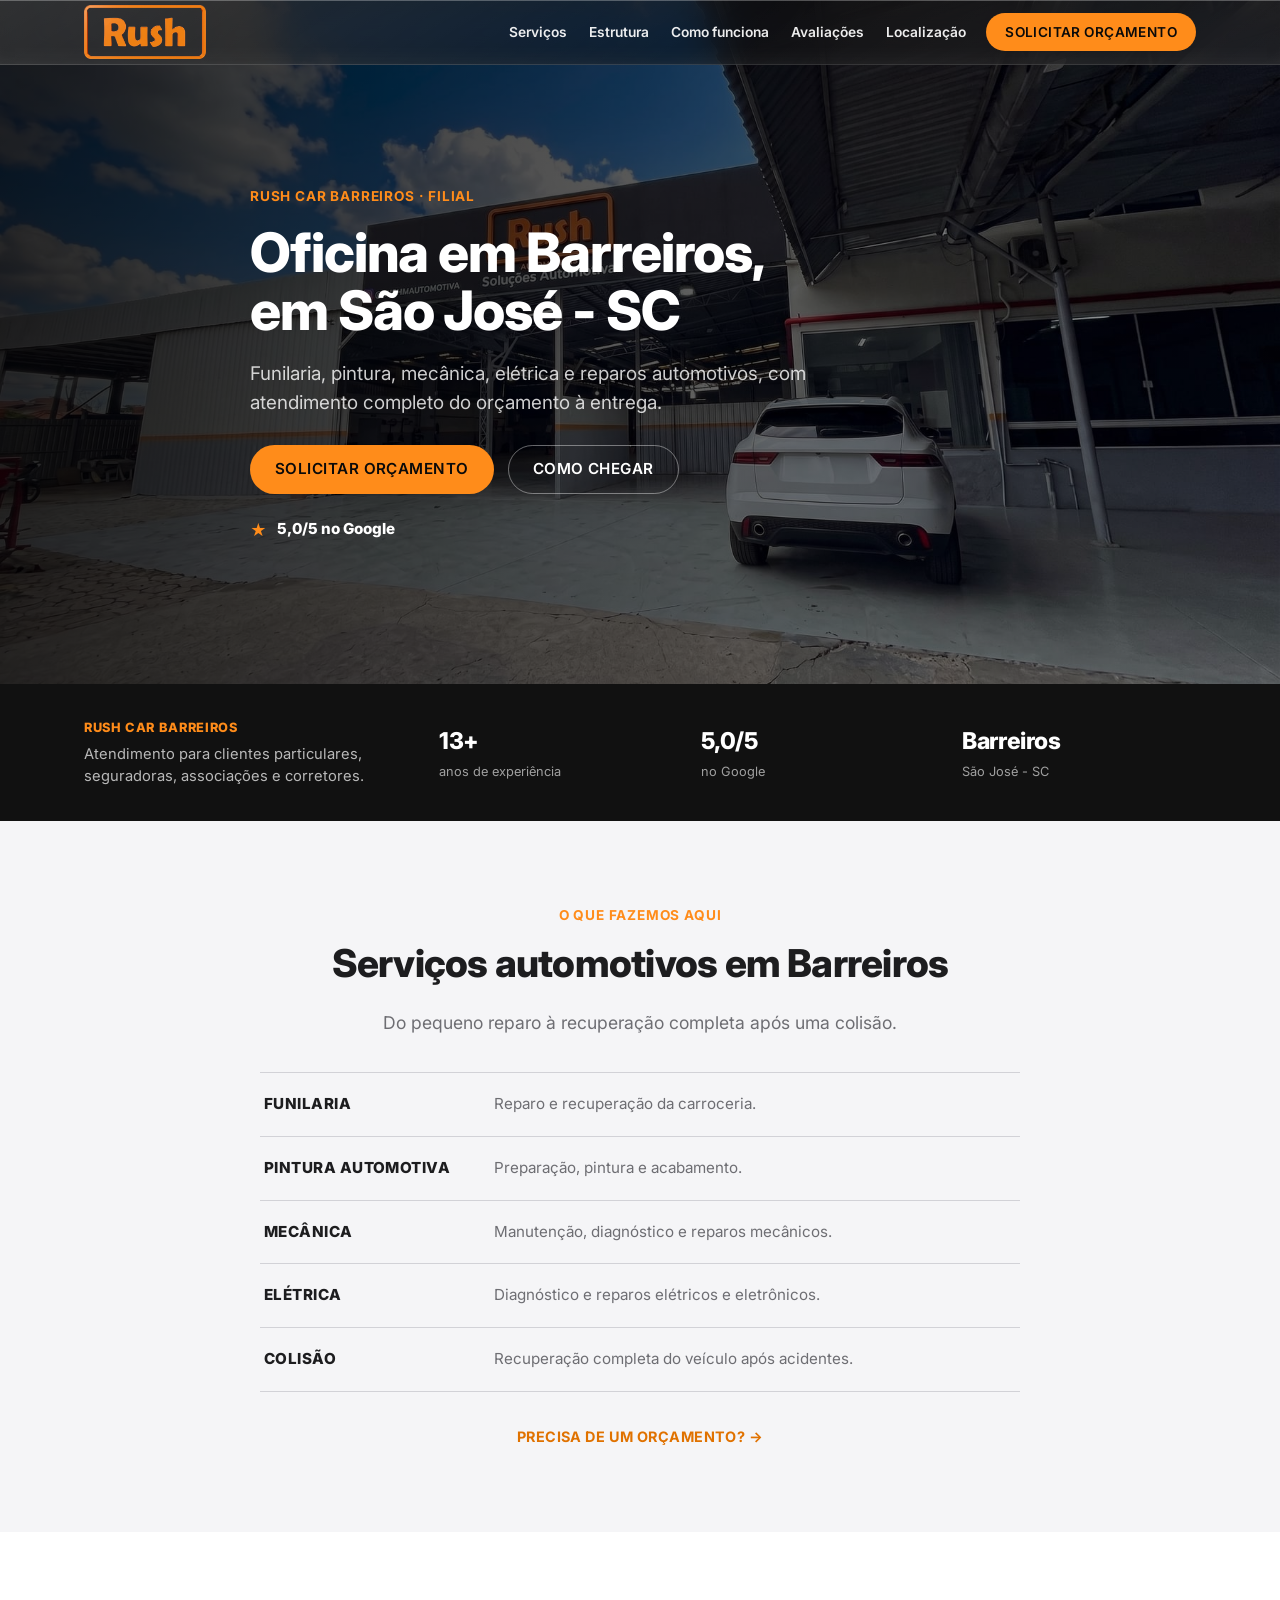
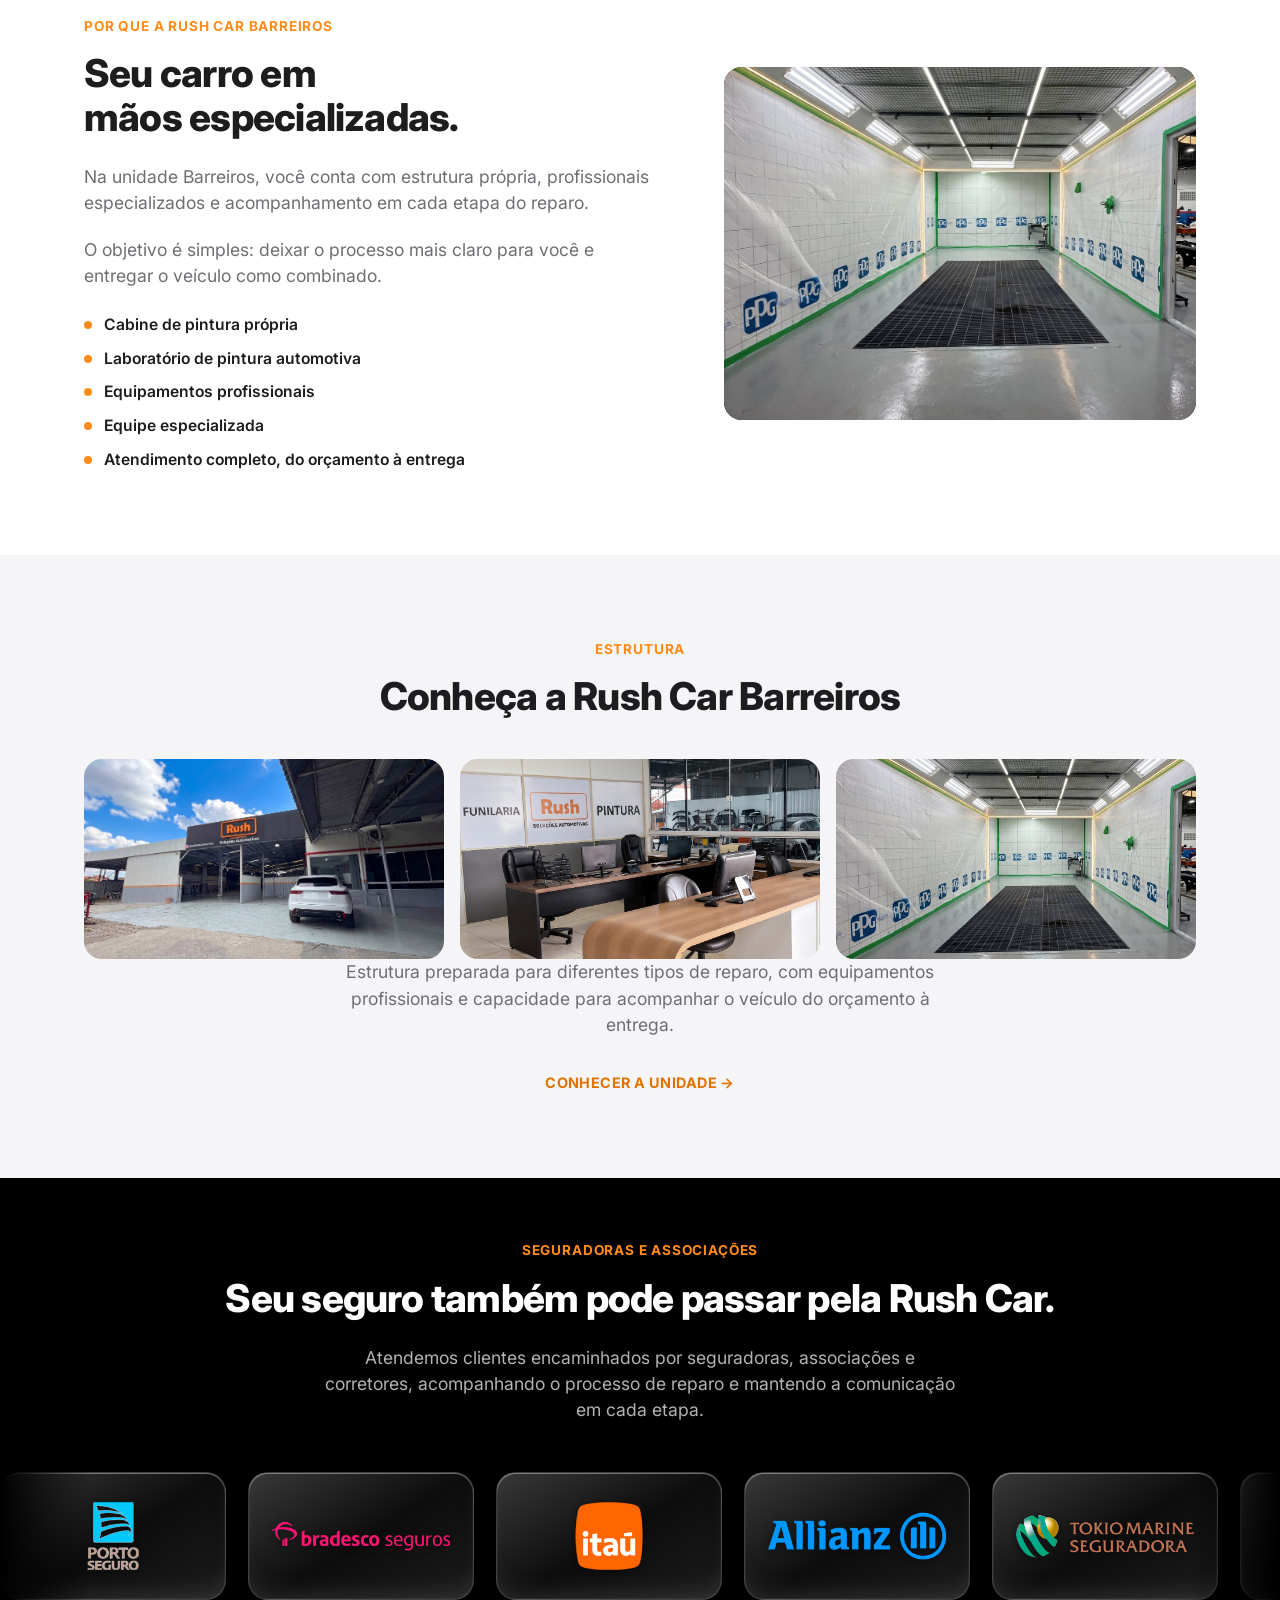
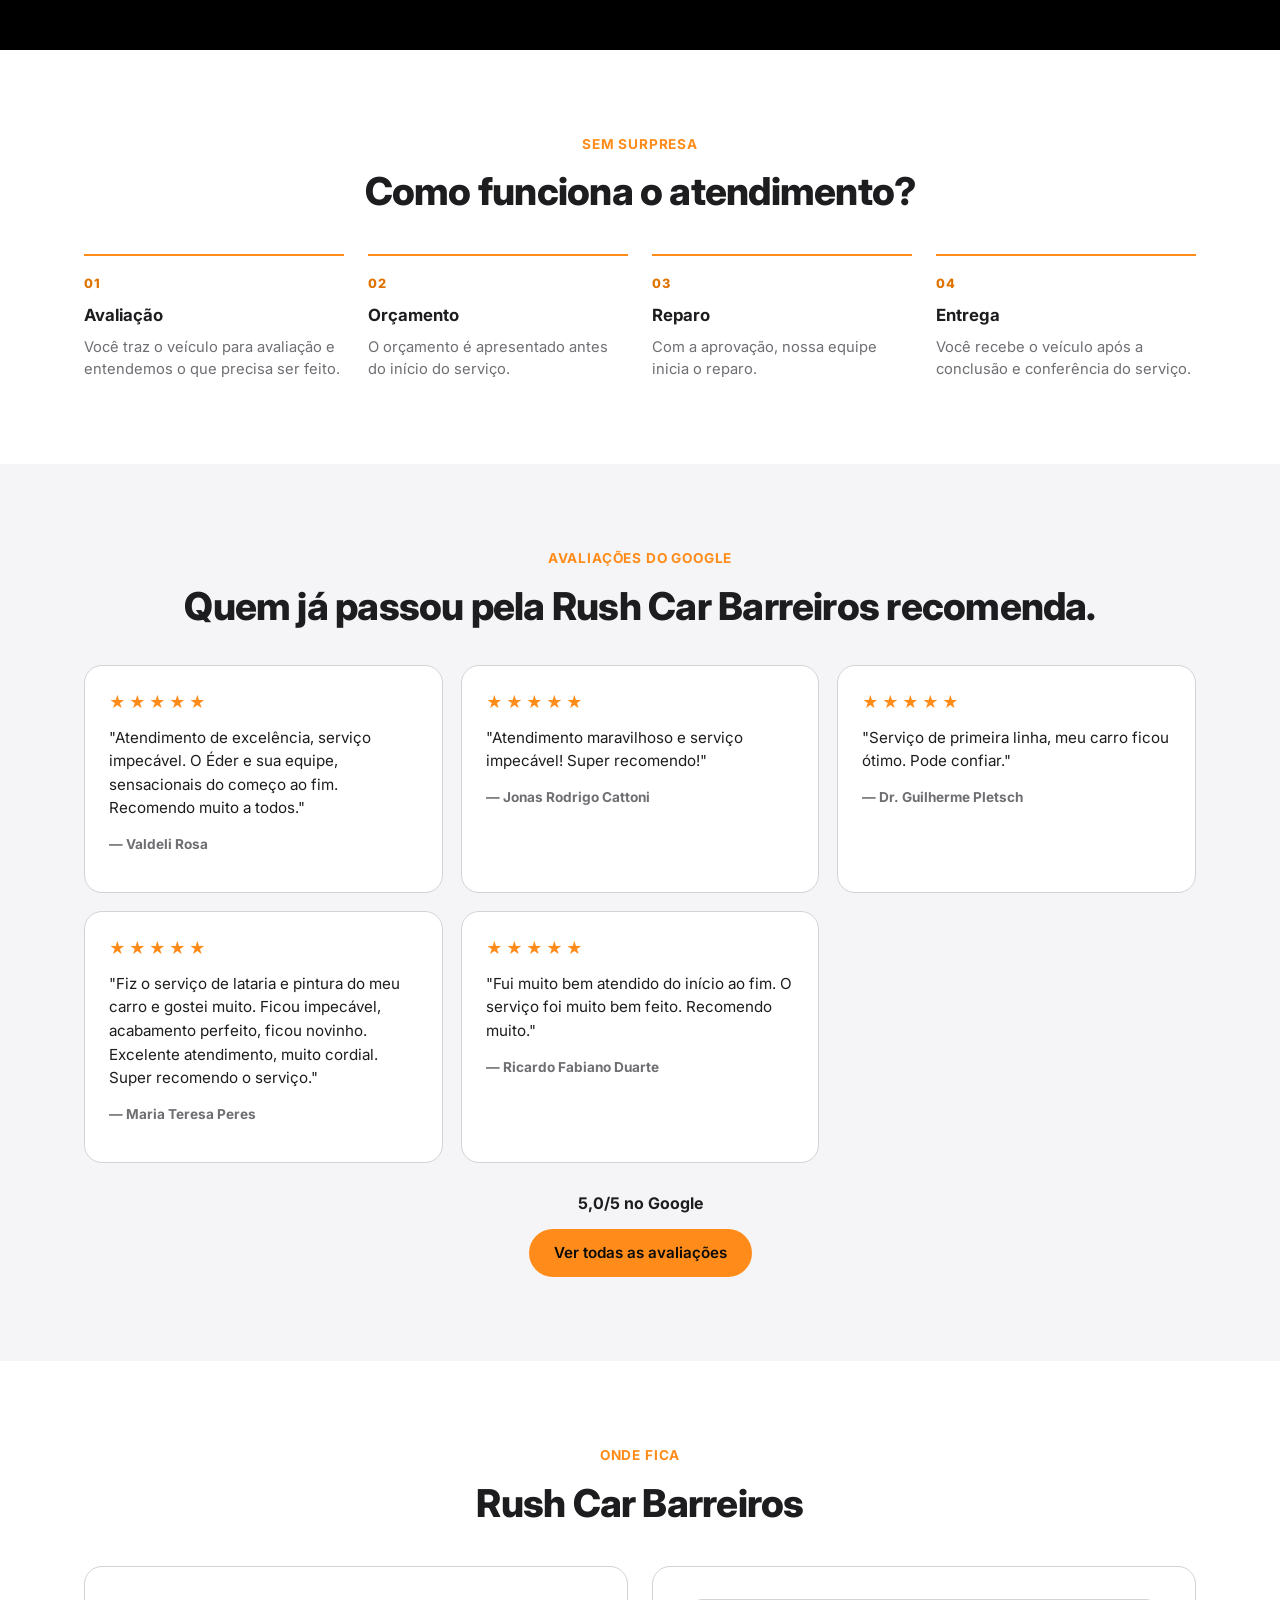
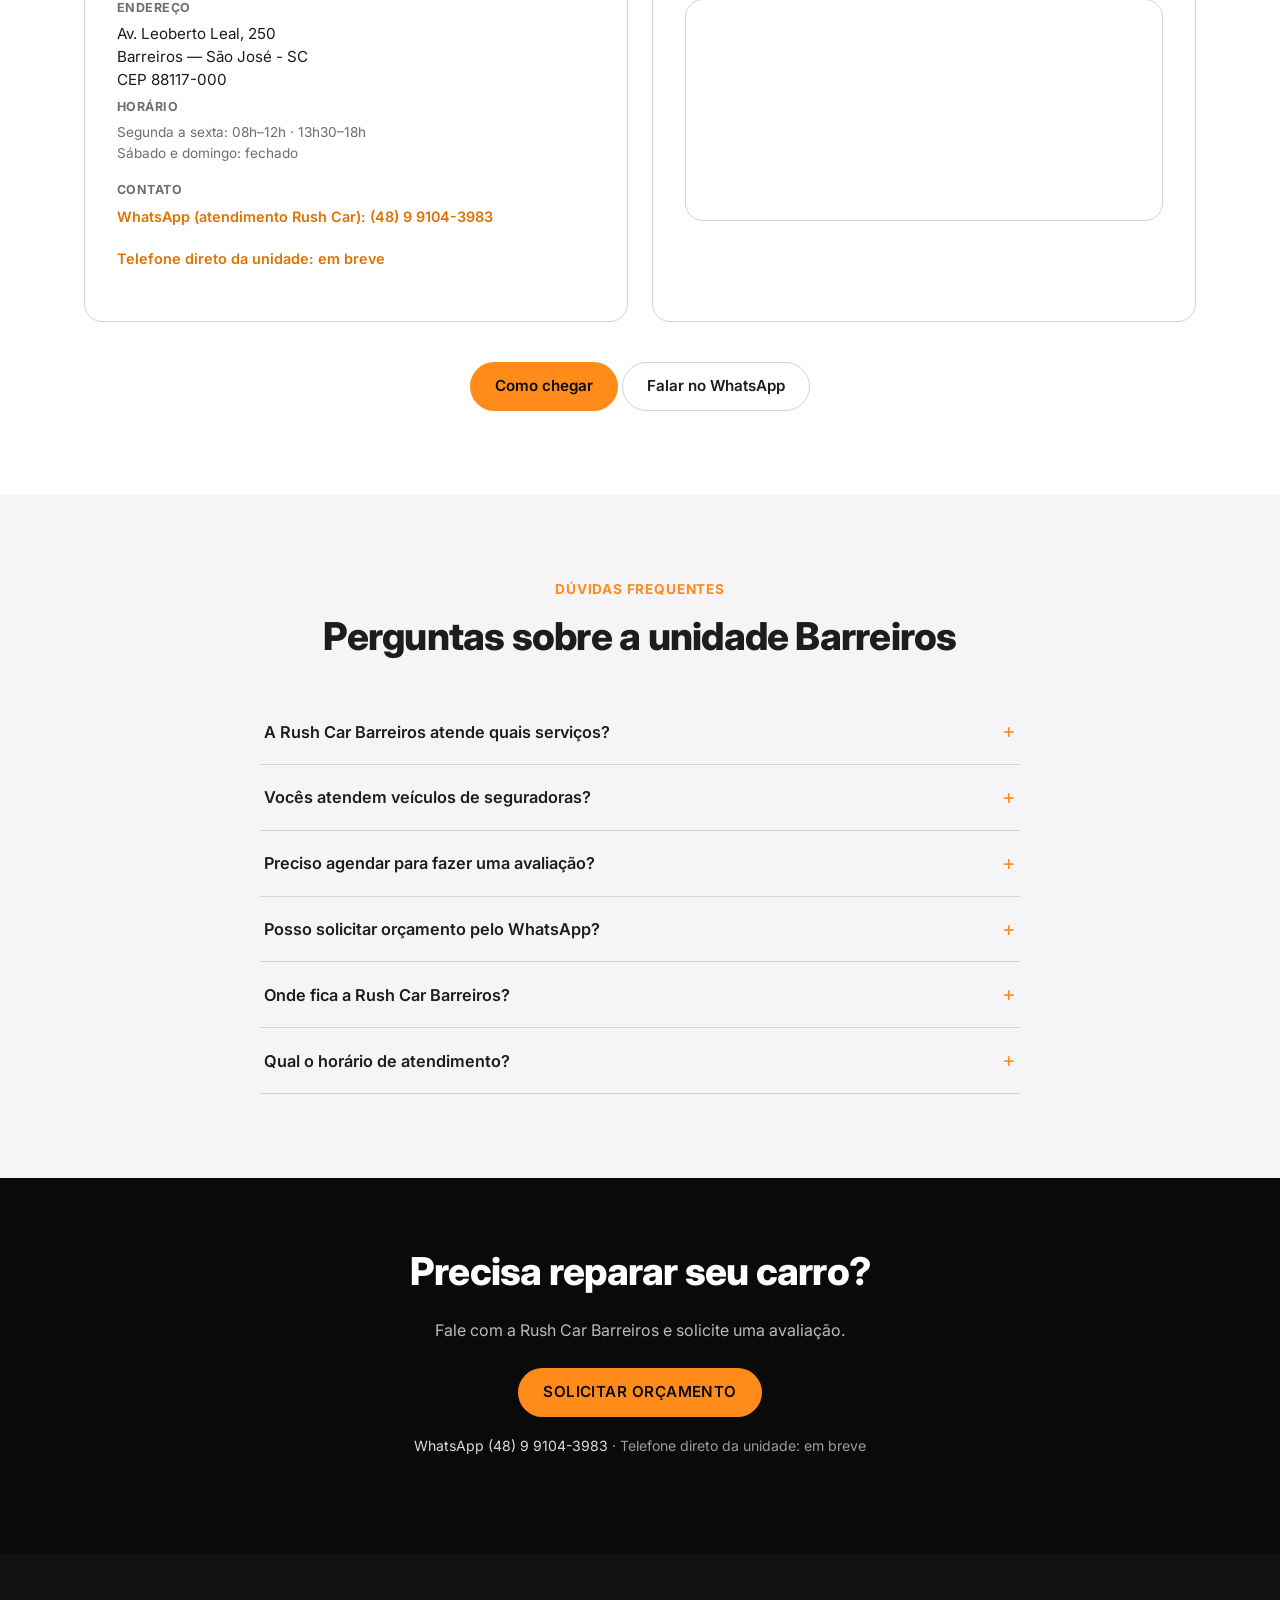
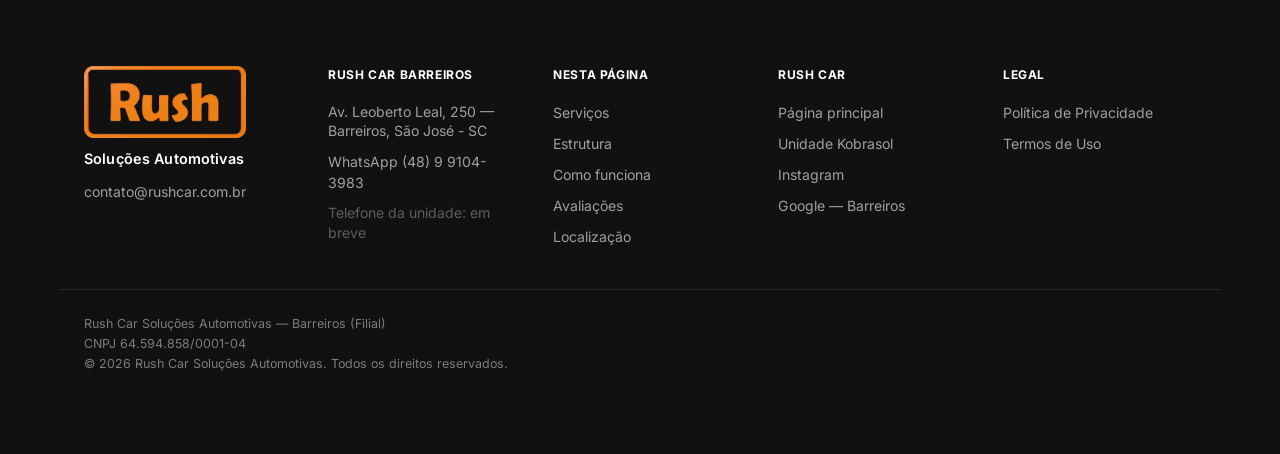
==== commit f41e19a0: "Unidades: insere as avaliações reais do Google (5 Kobrasol, 5 Barreiros) Co-Authored-By: Claude Sonn" ====
--- a/barreiros.html
+++ b/barreiros.html
@@ -283,11 +283,32 @@
       <p class="eyebrow center">Avaliações do Google</p>
       <h2 class="center">Quem já passou pela Rush Car Barreiros recomenda.</h2>
 
-      <!-- TODO: substituir os cards abaixo por avaliações REAIS do Google da unidade Barreiros (nome + texto). -->
       <div class="ureviews">
-        <div class="review-card is-placeholder"><div class="stars" aria-hidden="true">★★★★★</div><p class="q">[Avaliação Barreiros 1 — colar texto real do Google]</p><p class="who">— [Nome do cliente]</p></div>
-        <div class="review-card is-placeholder"><div class="stars" aria-hidden="true">★★★★★</div><p class="q">[Avaliação Barreiros 2 — colar texto real do Google]</p><p class="who">— [Nome do cliente]</p></div>
-        <div class="review-card is-placeholder"><div class="stars" aria-hidden="true">★★★★★</div><p class="q">[Avaliação Barreiros 3 — colar texto real do Google]</p><p class="who">— [Nome do cliente]</p></div>
+        <div class="review-card">
+          <div class="stars" aria-hidden="true">★★★★★</div>
+          <p class="q">"Atendimento de excelência, serviço impecável. O Éder e sua equipe, sensacionais do começo ao fim. Recomendo muito a todos."</p>
+          <p class="who">— Valdeli Rosa</p>
+        </div>
+        <div class="review-card">
+          <div class="stars" aria-hidden="true">★★★★★</div>
+          <p class="q">"Atendimento maravilhoso e serviço impecável! Super recomendo!"</p>
+          <p class="who">— Jonas Rodrigo Cattoni</p>
+        </div>
+        <div class="review-card">
+          <div class="stars" aria-hidden="true">★★★★★</div>
+          <p class="q">"Serviço de primeira linha, meu carro ficou ótimo. Pode confiar."</p>
+          <p class="who">— Dr. Guilherme Pletsch</p>
+        </div>
+        <div class="review-card">
+          <div class="stars" aria-hidden="true">★★★★★</div>
+          <p class="q">"Fiz o serviço de lataria e pintura do meu carro e gostei muito. Ficou impecável, acabamento perfeito, ficou novinho. Excelente atendimento, muito cordial. Super recomendo o serviço."</p>
+          <p class="who">— Maria Teresa Peres</p>
+        </div>
+        <div class="review-card">
+          <div class="stars" aria-hidden="true">★★★★★</div>
+          <p class="q">"Fui muito bem atendido do início ao fim. O serviço foi muito bem feito. Recomendo muito."</p>
+          <p class="who">— Ricardo Fabiano Duarte</p>
+        </div>
       </div>
 
       <div class="ureviews-foot">
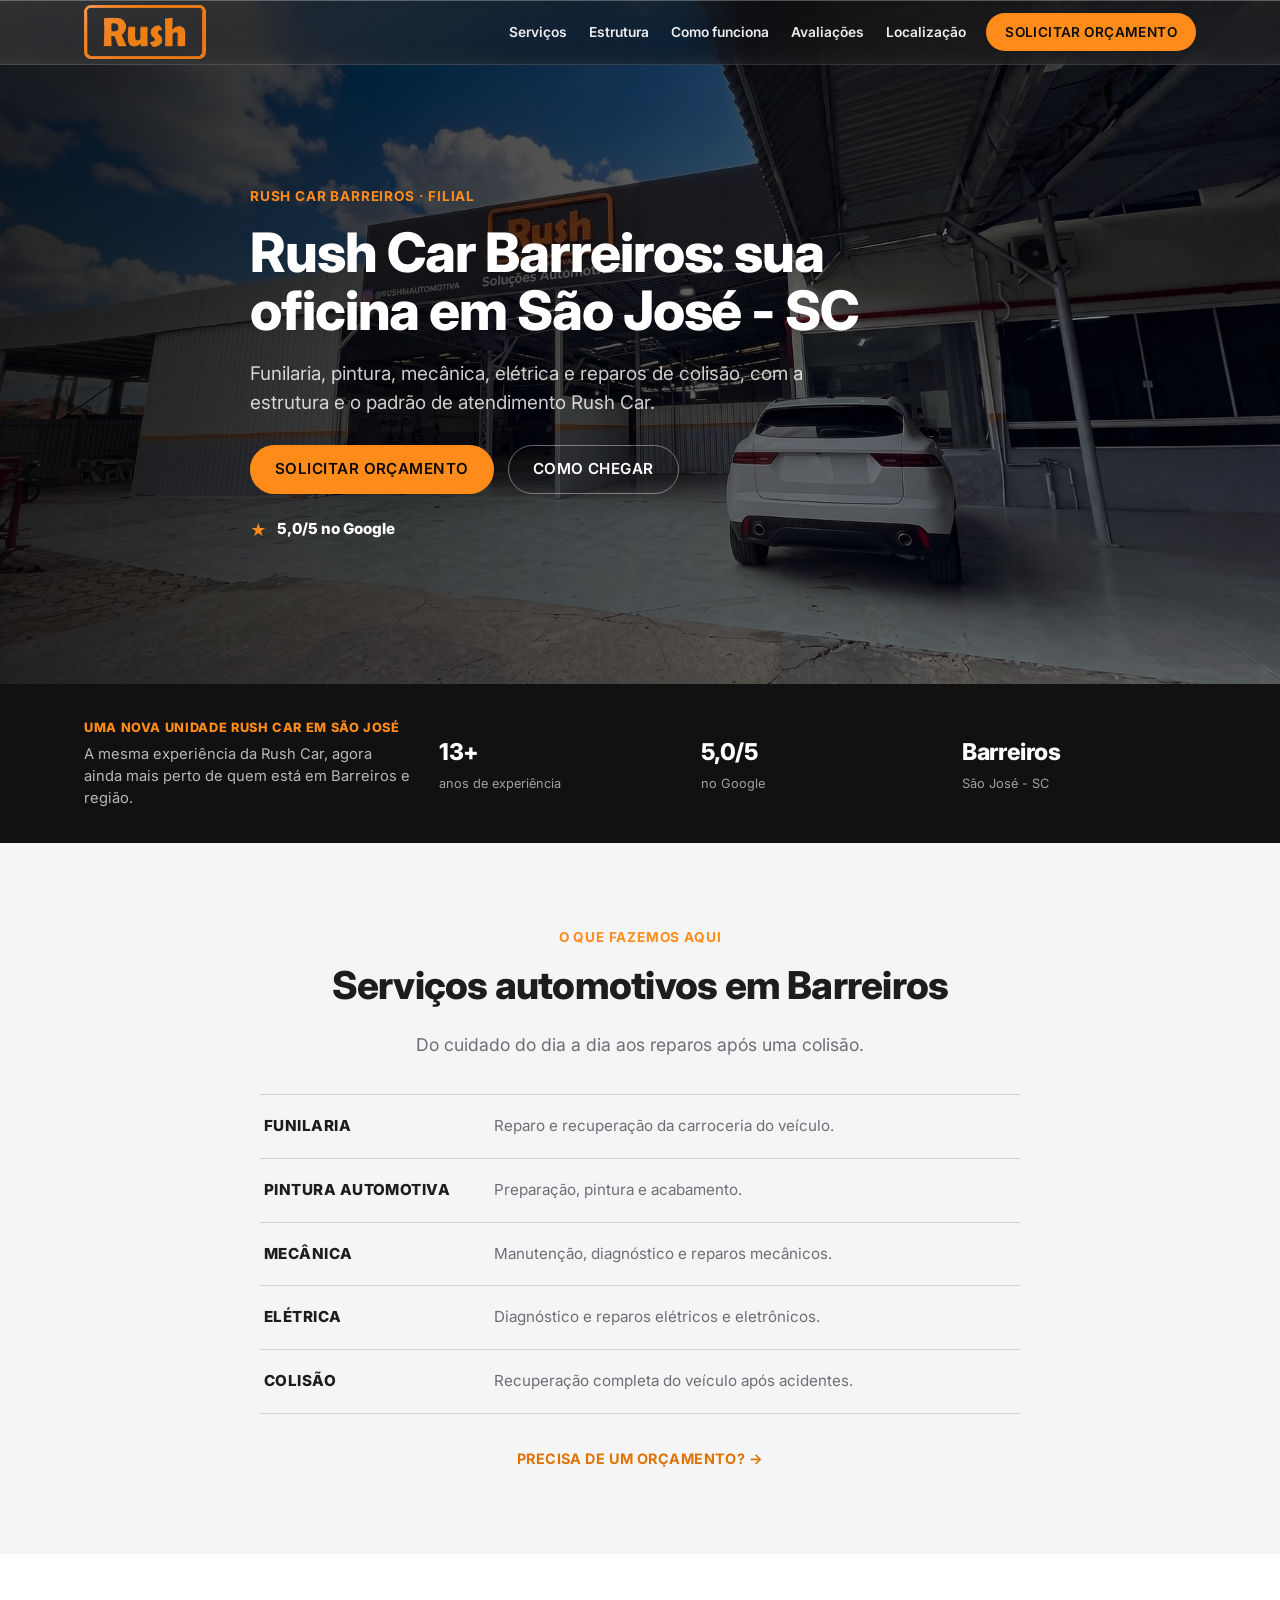
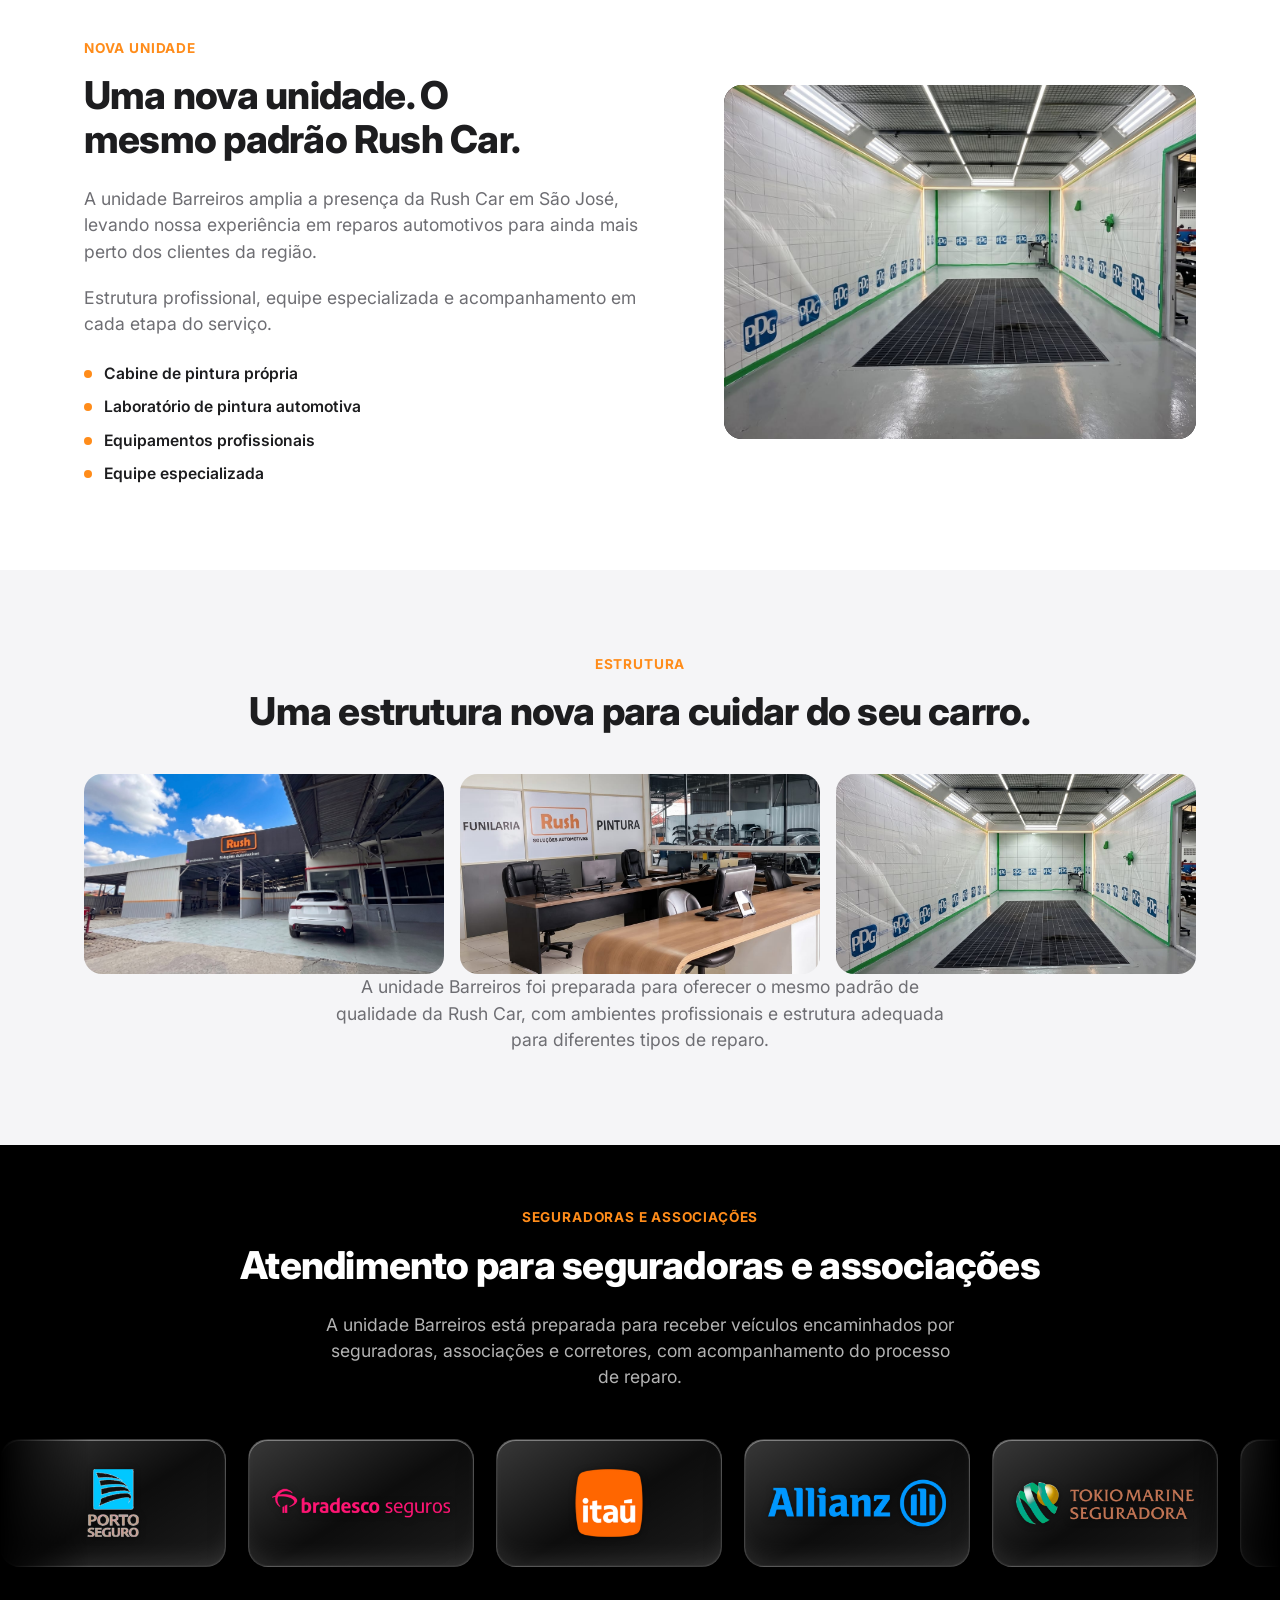
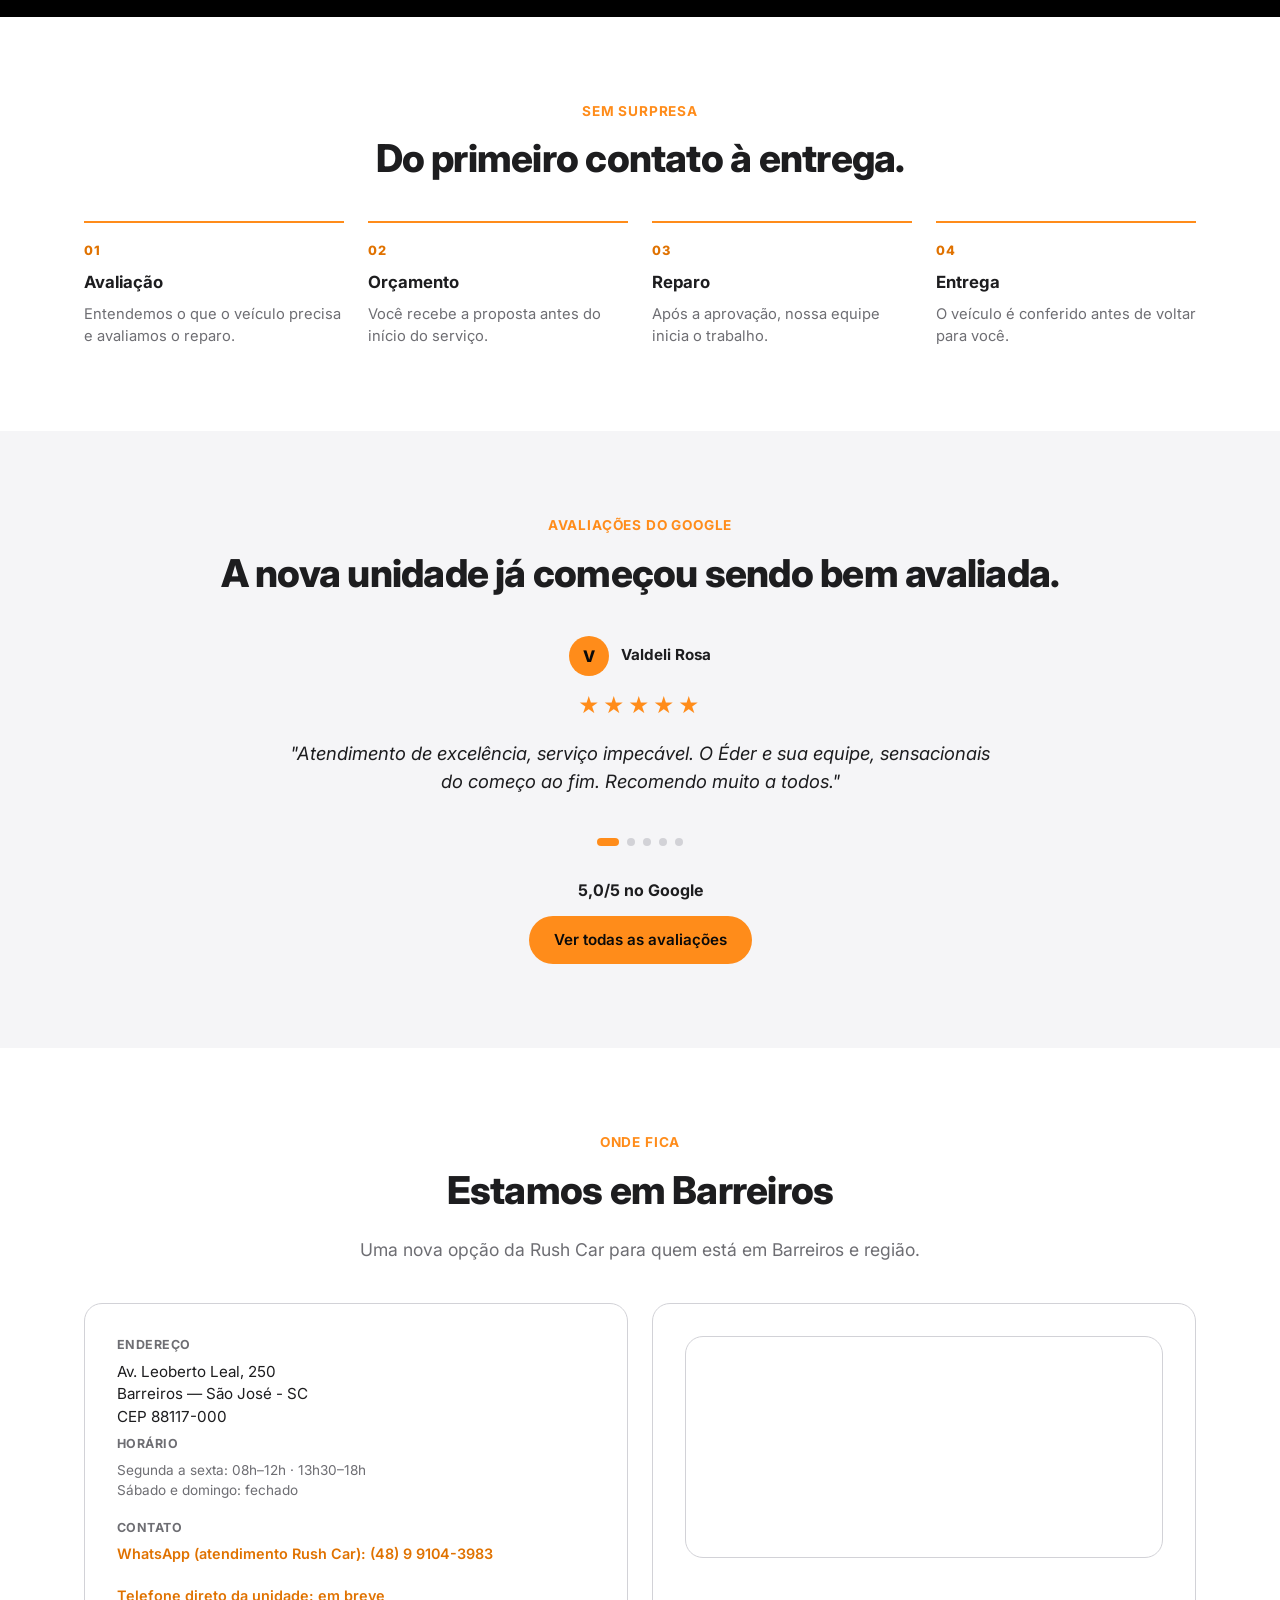
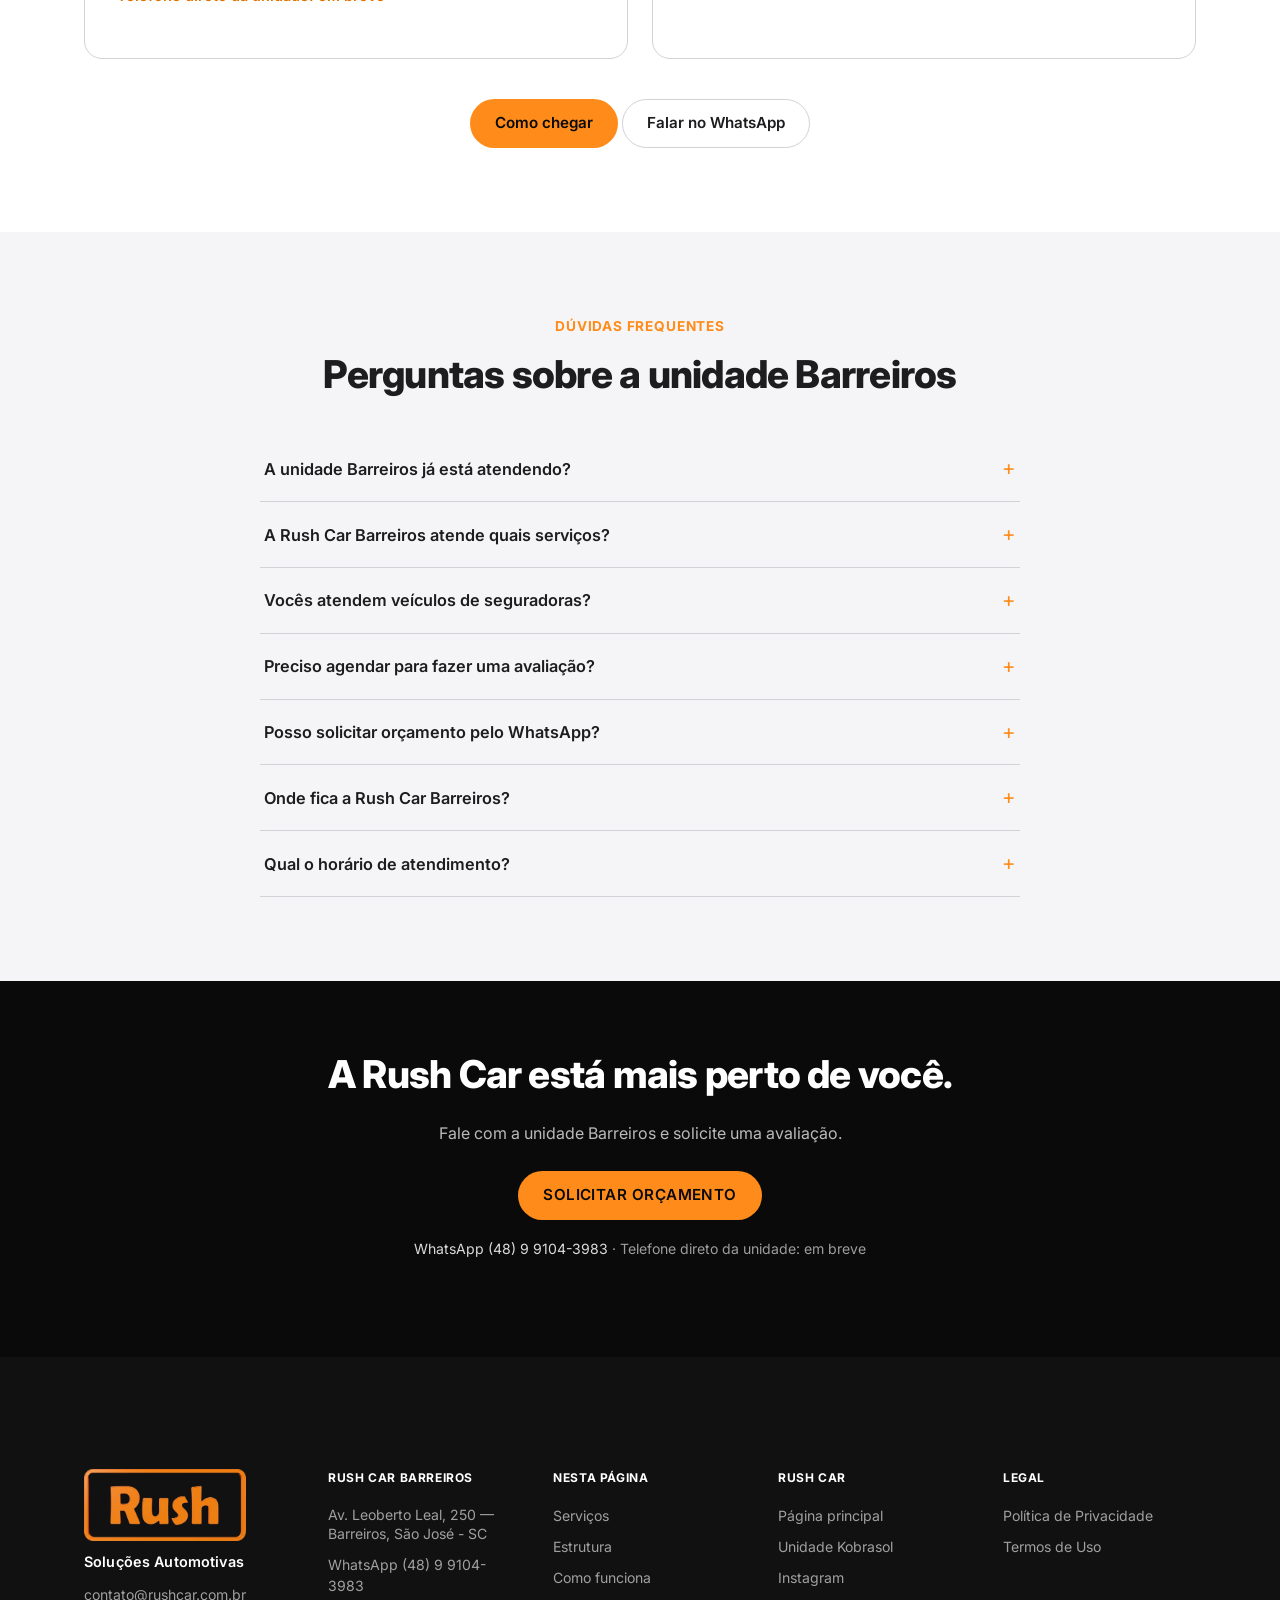
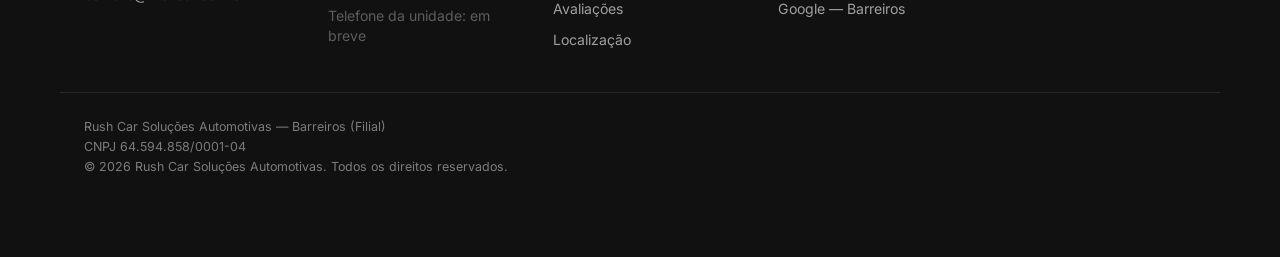
==== commit 07adb892: "Barreiros: copy própria da filial (não clonar a Kobrasol) Hero, prova, diferencial, estrutura, segur" ====
--- a/barreiros.html
+++ b/barreiros.html
@@ -3,8 +3,8 @@
 <head>
 <meta charset="UTF-8">
 <meta name="viewport" content="width=device-width, initial-scale=1.0">
-<title>Oficina em Barreiros, São José - SC | Funilaria, Pintura e Mecânica — Rush Car</title>
-<meta name="description" content="Oficina em Barreiros, São José - SC. Funilaria, pintura automotiva, mecânica, elétrica e reparo de colisão, do orçamento à entrega. Atendimento a seguradoras, associações e clientes particulares.">
+<title>Rush Car Barreiros | Funilaria, Pintura e Oficina em São José - SC</title>
+<meta name="description" content="Rush Car Barreiros: nova unidade em São José - SC. Funilaria, pintura, mecânica, elétrica e reparos de colisão, com o padrão de atendimento Rush Car. Solicite seu orçamento.">
 
 <link rel="icon" href="assets/img/favicon/favicon.ico" sizes="any">
 <link rel="icon" type="image/png" sizes="32x32" href="assets/img/favicon/favicon-32x32.png">
@@ -43,6 +43,7 @@
     "addressCountry": "BR"
   },
   "geo": { "@type": "GeoCoordinates", "latitude": "-27.5658885", "longitude": "-48.6127535" },
+  "hasMap": "https://www.google.com/maps?q=Av.+Leoberto+Leal%2C+250+-+Barreiros%2C+S%C3%A3o+Jos%C3%A9+-+SC%2C+88117-000",
   "areaServed": ["Barreiros", "São José - SC", "Grande Florianópolis"],
   "openingHoursSpecification": [
     { "@type": "OpeningHoursSpecification", "dayOfWeek": ["Monday","Tuesday","Wednesday","Thursday","Friday"], "opens": "08:00", "closes": "12:00" },
@@ -88,8 +89,8 @@
     <div class="uhero-bg" aria-hidden="true" style="background-image:url('assets/img/barreiros-01.jpg')"></div>
     <div class="container uhero-inner reveal">
       <p class="eyebrow">Rush Car Barreiros · Filial</p>
-      <h1>Oficina em Barreiros, em São José - SC</h1>
-      <p class="hero-sub">Funilaria, pintura, mecânica, elétrica e reparos automotivos, com atendimento completo do orçamento à entrega.</p>
+      <h1>Rush Car Barreiros: sua oficina em São José - SC</h1>
+      <p class="hero-sub">Funilaria, pintura, mecânica, elétrica e reparos de colisão, com a estrutura e o padrão de atendimento Rush Car.</p>
       <div class="hero-actions">
         <a href="https://wa.me/5548991043983?text=Ol%C3%A1!%20Vim%20pelo%20site%20da%20Rush%20Car%20Barreiros%20e%20gostaria%20de%20solicitar%20um%20or%C3%A7amento." class="btn btn-accent" target="_blank" rel="noopener">Solicitar orçamento</a>
         <a href="https://www.google.com/maps/dir/?api=1&destination=Av.+Leoberto+Leal%2C+250+-+Barreiros%2C+S%C3%A3o+Jos%C3%A9+-+SC%2C+88117-000" class="btn btn-ghost" target="_blank" rel="noopener">Como chegar</a>
@@ -105,8 +106,8 @@
   <section class="uproof">
     <div class="container uproof-inner reveal">
       <div class="uproof-lead">
-        <span class="k">Rush Car Barreiros</span>
-        <p>Atendimento para clientes particulares, seguradoras, associações e corretores.</p>
+        <span class="k">Uma nova unidade Rush Car em São José</span>
+        <p>A mesma experiência da Rush Car, agora ainda mais perto de quem está em Barreiros e região.</p>
       </div>
       <div class="uproof-stat"><span class="n">13+</span><span class="l">anos de experiência</span></div>
       <div class="uproof-stat"><span class="n">5,0/5</span><span class="l">no Google</span></div>
@@ -119,10 +120,10 @@
     <div class="container reveal">
       <p class="eyebrow center">O que fazemos aqui</p>
       <h2 class="center">Serviços automotivos em Barreiros</h2>
-      <p class="lead center max-w">Do pequeno reparo à recuperação completa após uma colisão.</p>
+      <p class="lead center max-w">Do cuidado do dia a dia aos reparos após uma colisão.</p>
 
       <div class="svc-rows">
-        <div class="svc-row"><h3>Funilaria</h3><p>Reparo e recuperação da carroceria.</p></div>
+        <div class="svc-row"><h3>Funilaria</h3><p>Reparo e recuperação da carroceria do veículo.</p></div>
         <div class="svc-row"><h3>Pintura automotiva</h3><p>Preparação, pintura e acabamento.</p></div>
         <div class="svc-row"><h3>Mecânica</h3><p>Manutenção, diagnóstico e reparos mecânicos.</p></div>
         <div class="svc-row"><h3>Elétrica</h3><p>Diagnóstico e reparos elétricos e eletrônicos.</p></div>
@@ -139,16 +140,15 @@
   <section class="section">
     <div class="container split reveal">
       <div class="split-text">
-        <p class="eyebrow">Por que a Rush Car Barreiros</p>
-        <h2>Seu carro em mãos especializadas.</h2>
-        <p class="lead">Na unidade Barreiros, você conta com estrutura própria, profissionais especializados e acompanhamento em cada etapa do reparo.</p>
-        <p class="lead">O objetivo é simples: deixar o processo mais claro para você e entregar o veículo como combinado.</p>
+        <p class="eyebrow">Nova unidade</p>
+        <h2>Uma nova unidade. O mesmo padrão Rush Car.</h2>
+        <p class="lead">A unidade Barreiros amplia a presença da Rush Car em São José, levando nossa experiência em reparos automotivos para ainda mais perto dos clientes da região.</p>
+        <p class="lead">Estrutura profissional, equipe especializada e acompanhamento em cada etapa do serviço.</p>
         <ul class="plain-list">
           <li>Cabine de pintura própria</li>
           <li>Laboratório de pintura automotiva</li>
           <li>Equipamentos profissionais</li>
           <li>Equipe especializada</li>
-          <li>Atendimento completo, do orçamento à entrega</li>
         </ul>
       </div>
       <div class="split-visual">
@@ -163,7 +163,7 @@
   <section id="estrutura" class="section section-alt">
     <div class="container reveal">
       <p class="eyebrow center">Estrutura</p>
-      <h2 class="center">Conheça a Rush Car Barreiros</h2>
+      <h2 class="center">Uma estrutura nova para cuidar do seu carro.</h2>
 
       <div class="gallery-grid">
         <div class="gallery-item"><img src="assets/img/barreiros-01.jpg" alt="Fachada da Rush Car Barreiros" loading="lazy"></div>
@@ -171,10 +171,7 @@
         <div class="gallery-item"><img src="assets/img/barreiros-estrutura-01.jpg" alt="Cabine de pintura da Rush Car Barreiros" loading="lazy"></div>
       </div>
 
-      <p class="lead center unit-estrutura-text">Estrutura preparada para diferentes tipos de reparo, com equipamentos profissionais e capacidade para acompanhar o veículo do orçamento à entrega.</p>
-      <div class="svc-cta">
-        <a class="inline-cta" href="#localizacao">Conhecer a unidade →</a>
-      </div>
+      <p class="lead center unit-estrutura-text">A unidade Barreiros foi preparada para oferecer o mesmo padrão de qualidade da Rush Car, com ambientes profissionais e estrutura adequada para diferentes tipos de reparo.</p>
     </div>
   </section>
 
@@ -182,8 +179,8 @@
   <section class="section section-partners">
     <div class="container reveal">
       <p class="eyebrow center">Seguradoras e associações</p>
-      <h2 class="center">Seu seguro também pode passar pela Rush Car.</h2>
-      <p class="lead center max-w">Atendemos clientes encaminhados por seguradoras, associações e corretores, acompanhando o processo de reparo e mantendo a comunicação em cada etapa.</p>
+      <h2 class="center">Atendimento para seguradoras e associações</h2>
+      <p class="lead center max-w">A unidade Barreiros está preparada para receber veículos encaminhados por seguradoras, associações e corretores, com acompanhamento do processo de reparo.</p>
     </div>
     <div class="marquee">
       <div class="marquee-track" id="marquee-track">
@@ -250,28 +247,28 @@
   <section id="como-funciona" class="section">
     <div class="container reveal">
       <p class="eyebrow center">Sem surpresa</p>
-      <h2 class="center">Como funciona o atendimento?</h2>
+      <h2 class="center">Do primeiro contato à entrega.</h2>
 
       <div class="steps">
         <div class="step">
           <span class="step-n">01</span>
           <h3>Avaliação</h3>
-          <p>Você traz o veículo para avaliação e entendemos o que precisa ser feito.</p>
+          <p>Entendemos o que o veículo precisa e avaliamos o reparo.</p>
         </div>
         <div class="step">
           <span class="step-n">02</span>
           <h3>Orçamento</h3>
-          <p>O orçamento é apresentado antes do início do serviço.</p>
+          <p>Você recebe a proposta antes do início do serviço.</p>
         </div>
         <div class="step">
           <span class="step-n">03</span>
           <h3>Reparo</h3>
-          <p>Com a aprovação, nossa equipe inicia o reparo.</p>
+          <p>Após a aprovação, nossa equipe inicia o trabalho.</p>
         </div>
         <div class="step">
           <span class="step-n">04</span>
           <h3>Entrega</h3>
-          <p>Você recebe o veículo após a conclusão e conferência do serviço.</p>
+          <p>O veículo é conferido antes de voltar para você.</p>
         </div>
       </div>
     </div>
@@ -281,34 +278,56 @@
   <section id="avaliacoes" class="section section-alt">
     <div class="container reveal">
       <p class="eyebrow center">Avaliações do Google</p>
-      <h2 class="center">Quem já passou pela Rush Car Barreiros recomenda.</h2>
-
-      <div class="ureviews">
-        <div class="review-card">
-          <div class="stars" aria-hidden="true">★★★★★</div>
-          <p class="q">"Atendimento de excelência, serviço impecável. O Éder e sua equipe, sensacionais do começo ao fim. Recomendo muito a todos."</p>
-          <p class="who">— Valdeli Rosa</p>
-        </div>
-        <div class="review-card">
-          <div class="stars" aria-hidden="true">★★★★★</div>
-          <p class="q">"Atendimento maravilhoso e serviço impecável! Super recomendo!"</p>
-          <p class="who">— Jonas Rodrigo Cattoni</p>
-        </div>
-        <div class="review-card">
-          <div class="stars" aria-hidden="true">★★★★★</div>
-          <p class="q">"Serviço de primeira linha, meu carro ficou ótimo. Pode confiar."</p>
-          <p class="who">— Dr. Guilherme Pletsch</p>
-        </div>
-        <div class="review-card">
-          <div class="stars" aria-hidden="true">★★★★★</div>
-          <p class="q">"Fiz o serviço de lataria e pintura do meu carro e gostei muito. Ficou impecável, acabamento perfeito, ficou novinho. Excelente atendimento, muito cordial. Super recomendo o serviço."</p>
-          <p class="who">— Maria Teresa Peres</p>
-        </div>
-        <div class="review-card">
-          <div class="stars" aria-hidden="true">★★★★★</div>
-          <p class="q">"Fui muito bem atendido do início ao fim. O serviço foi muito bem feito. Recomendo muito."</p>
-          <p class="who">— Ricardo Fabiano Duarte</p>
-        </div>
+      <h2 class="center">A nova unidade já começou sendo bem avaliada.</h2>
+
+      <div class="testimonial-carousel" id="testimonial-carousel">
+        <div class="testimonial-slide is-active">
+          <div class="testimonial-head">
+            <span class="testimonial-avatar">V</span>
+            <span class="testimonial-name">Valdeli Rosa</span>
+          </div>
+          <div class="testimonial-stars" aria-hidden="true">★★★★★</div>
+          <p class="testimonial-quote">"Atendimento de excelência, serviço impecável. O Éder e sua equipe, sensacionais do começo ao fim. Recomendo muito a todos."</p>
+        </div>
+        <div class="testimonial-slide">
+          <div class="testimonial-head">
+            <span class="testimonial-avatar">J</span>
+            <span class="testimonial-name">Jonas Rodrigo Cattoni</span>
+          </div>
+          <div class="testimonial-stars" aria-hidden="true">★★★★★</div>
+          <p class="testimonial-quote">"Atendimento maravilhoso e serviço impecável! Super recomendo!"</p>
+        </div>
+        <div class="testimonial-slide">
+          <div class="testimonial-head">
+            <span class="testimonial-avatar">G</span>
+            <span class="testimonial-name">Dr. Guilherme Pletsch</span>
+          </div>
+          <div class="testimonial-stars" aria-hidden="true">★★★★★</div>
+          <p class="testimonial-quote">"Serviço de primeira linha, meu carro ficou ótimo. Pode confiar."</p>
+        </div>
+        <div class="testimonial-slide">
+          <div class="testimonial-head">
+            <span class="testimonial-avatar">M</span>
+            <span class="testimonial-name">Maria Teresa Peres</span>
+          </div>
+          <div class="testimonial-stars" aria-hidden="true">★★★★★</div>
+          <p class="testimonial-quote">"Fiz o serviço de lataria e pintura do meu carro e gostei muito. Ficou impecável, acabamento perfeito, ficou novinho. Excelente atendimento, muito cordial. Super recomendo o serviço."</p>
+        </div>
+        <div class="testimonial-slide">
+          <div class="testimonial-head">
+            <span class="testimonial-avatar">R</span>
+            <span class="testimonial-name">Ricardo Fabiano Duarte</span>
+          </div>
+          <div class="testimonial-stars" aria-hidden="true">★★★★★</div>
+          <p class="testimonial-quote">"Fui muito bem atendido do início ao fim. O serviço foi muito bem feito. Recomendo muito."</p>
+        </div>
+      </div>
+      <div class="testimonial-dots" id="testimonial-dots">
+        <button class="testimonial-dot is-active" data-testimonial-index="0" aria-label="Avaliação 1"></button>
+        <button class="testimonial-dot" data-testimonial-index="1" aria-label="Avaliação 2"></button>
+        <button class="testimonial-dot" data-testimonial-index="2" aria-label="Avaliação 3"></button>
+        <button class="testimonial-dot" data-testimonial-index="3" aria-label="Avaliação 4"></button>
+        <button class="testimonial-dot" data-testimonial-index="4" aria-label="Avaliação 5"></button>
       </div>
 
       <div class="ureviews-foot">
@@ -322,7 +341,8 @@
   <section id="localizacao" class="section">
     <div class="container reveal">
       <p class="eyebrow center">Onde fica</p>
-      <h2 class="center">Rush Car Barreiros</h2>
+      <h2 class="center">Estamos em Barreiros</h2>
+      <p class="lead center max-w">Uma nova opção da Rush Car para quem está em Barreiros e região.</p>
 
       <div class="locations-grid">
         <article class="location-card">
@@ -362,6 +382,10 @@
 
       <div class="faq-list">
         <div class="faq-item">
+          <button class="faq-question" aria-expanded="false">A unidade Barreiros já está atendendo?<span class="faq-icon" aria-hidden="true">+</span></button>
+          <div class="faq-answer"><p>Sim. A Rush Car Barreiros já está atendendo normalmente, de segunda a sexta, das 08h às 12h e das 13h30 às 18h, com o mesmo padrão de reparo das demais unidades Rush Car.</p></div>
+        </div>
+        <div class="faq-item">
           <button class="faq-question" aria-expanded="false">A Rush Car Barreiros atende quais serviços?<span class="faq-icon" aria-hidden="true">+</span></button>
           <div class="faq-answer"><p>Funilaria, pintura automotiva, mecânica, elétrica e reparo de colisão — do pequeno reparo à recuperação completa do veículo.</p></div>
         </div>
@@ -392,8 +416,8 @@
   <!-- ===== 12 · CTA FINAL ===== -->
   <section class="cta-final">
     <div class="container reveal">
-      <h2>Precisa reparar seu carro?</h2>
-      <p>Fale com a Rush Car Barreiros e solicite uma avaliação.</p>
+      <h2>A Rush Car está mais perto de você.</h2>
+      <p>Fale com a unidade Barreiros e solicite uma avaliação.</p>
       <a href="https://wa.me/5548991043983?text=Ol%C3%A1!%20Vim%20pelo%20site%20da%20Rush%20Car%20Barreiros%20e%20gostaria%20de%20solicitar%20um%20or%C3%A7amento." class="btn btn-accent" target="_blank" rel="noopener">Solicitar orçamento</a>
       <p class="cta-lines">
         <a href="https://wa.me/5548991043983" target="_blank" rel="noopener">WhatsApp (48) 9 9104-3983</a> ·
--- a/assets/css/style.css
+++ b/assets/css/style.css
@@ -1375,7 +1375,7 @@
   background: repeating-linear-gradient(45deg, #fafafa, #fafafa 10px, #f2f2f2 10px, #f2f2f2 20px);
 }
 .review-card.is-placeholder .q { font-style: italic; color: var(--gray-600); }
-.ureviews-foot { text-align: center; }
+.ureviews-foot { text-align: center; margin-top: 32px; }
 .ureviews-rating { font-weight: 700; margin-bottom: 14px; }
 
 .cta-final { background: var(--black); color: #fff; text-align: center; padding: 72px 0; }
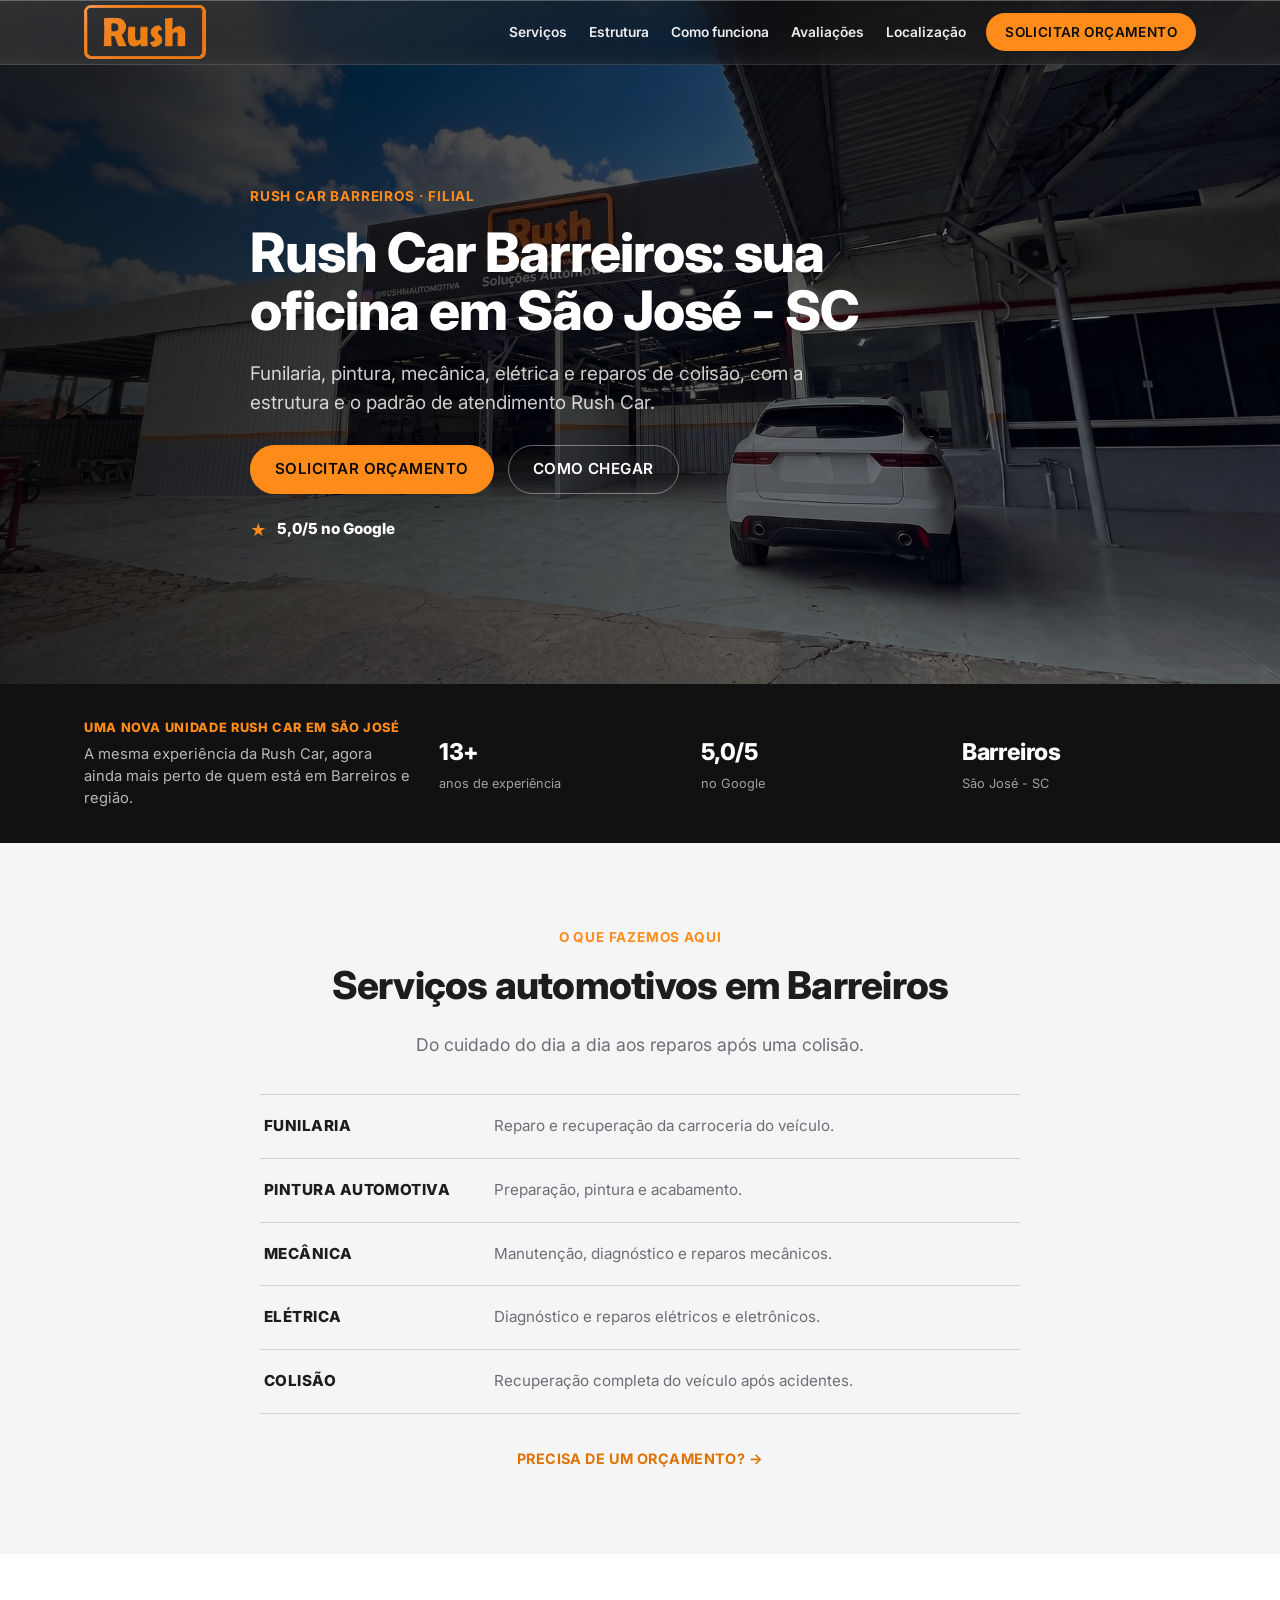
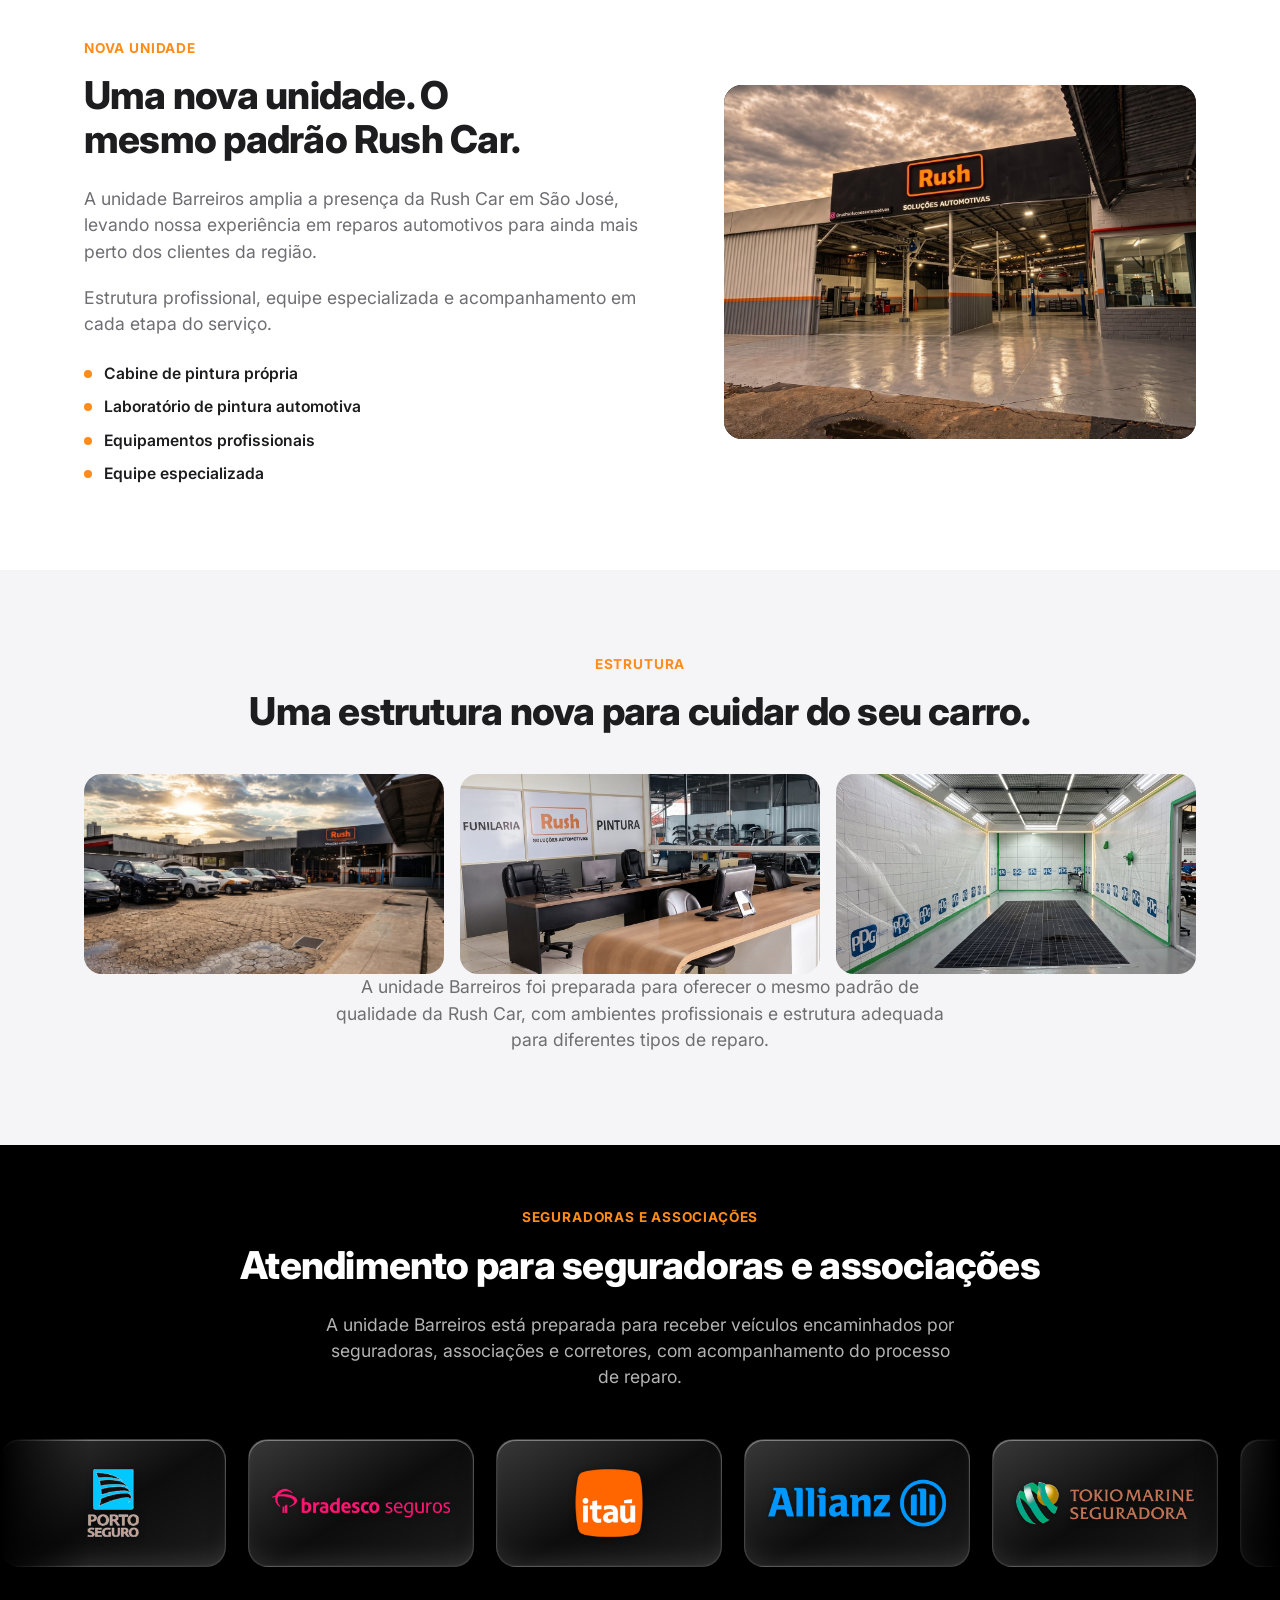
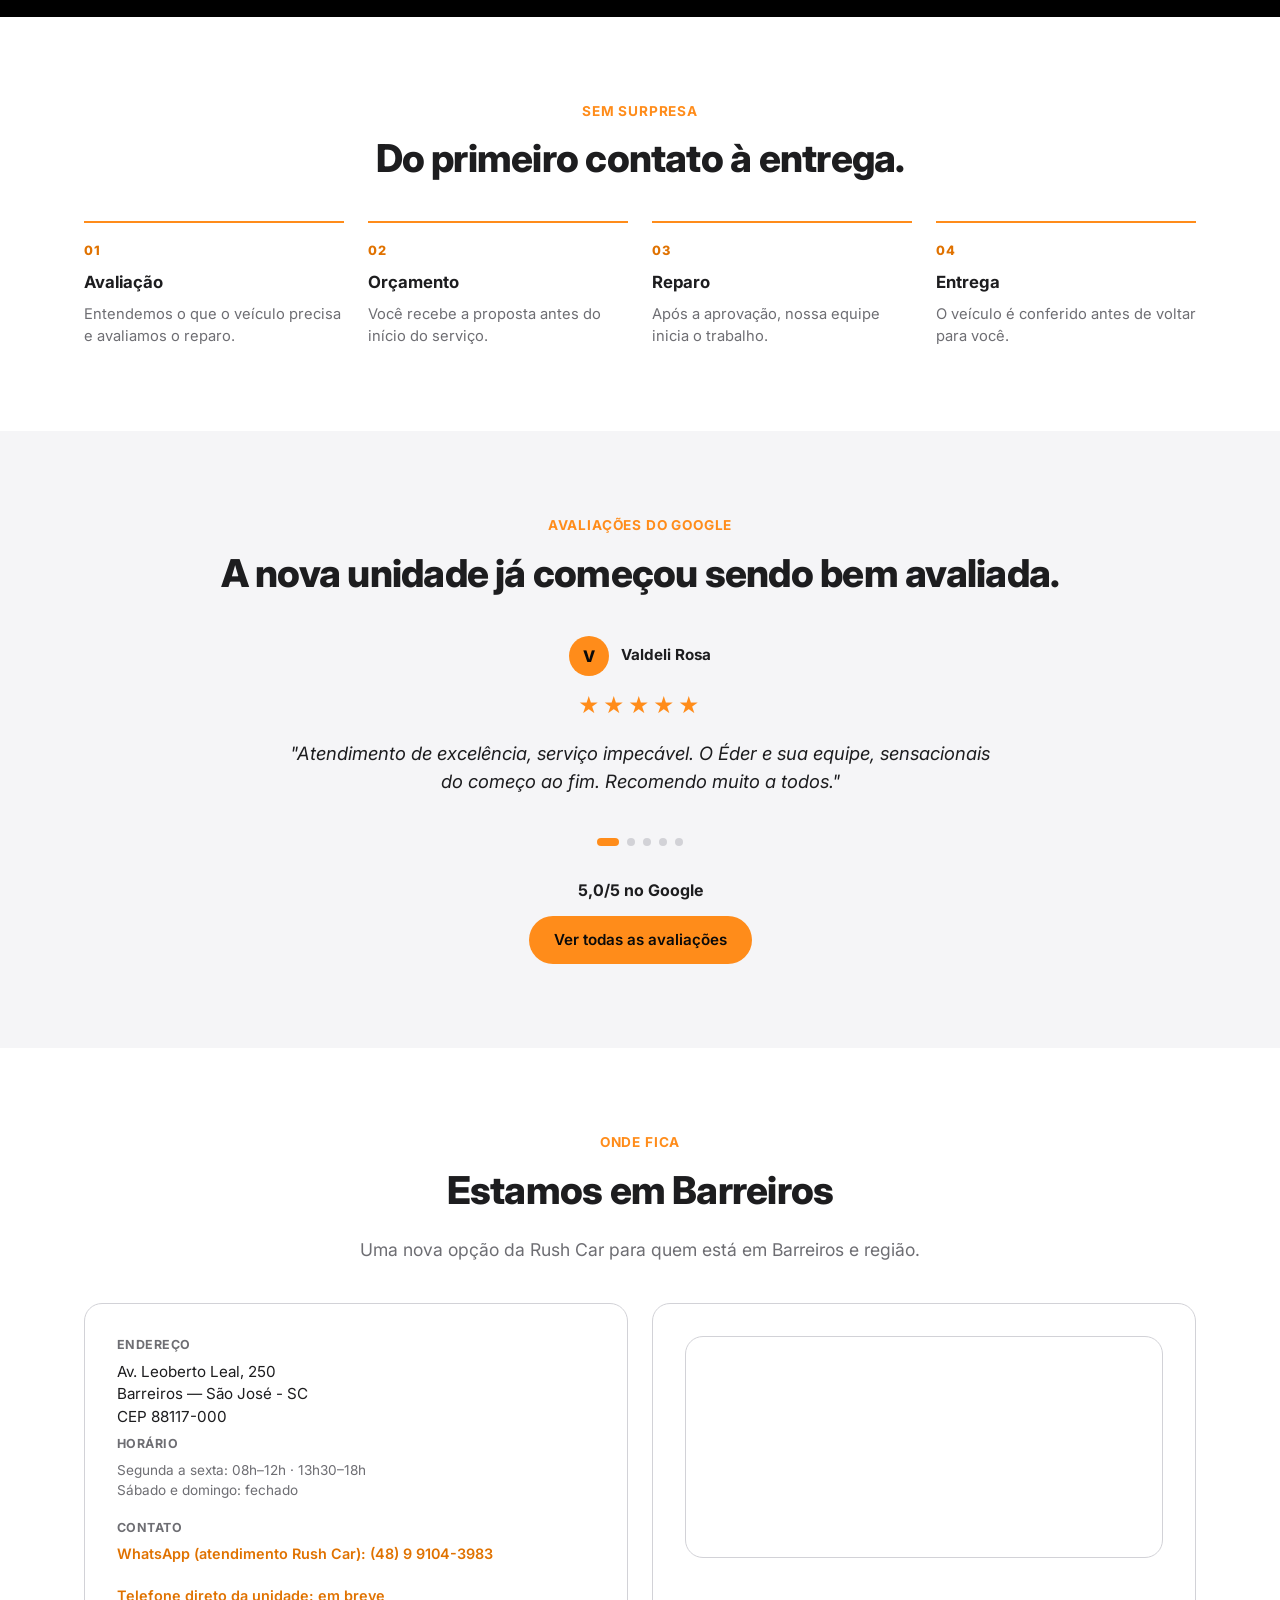
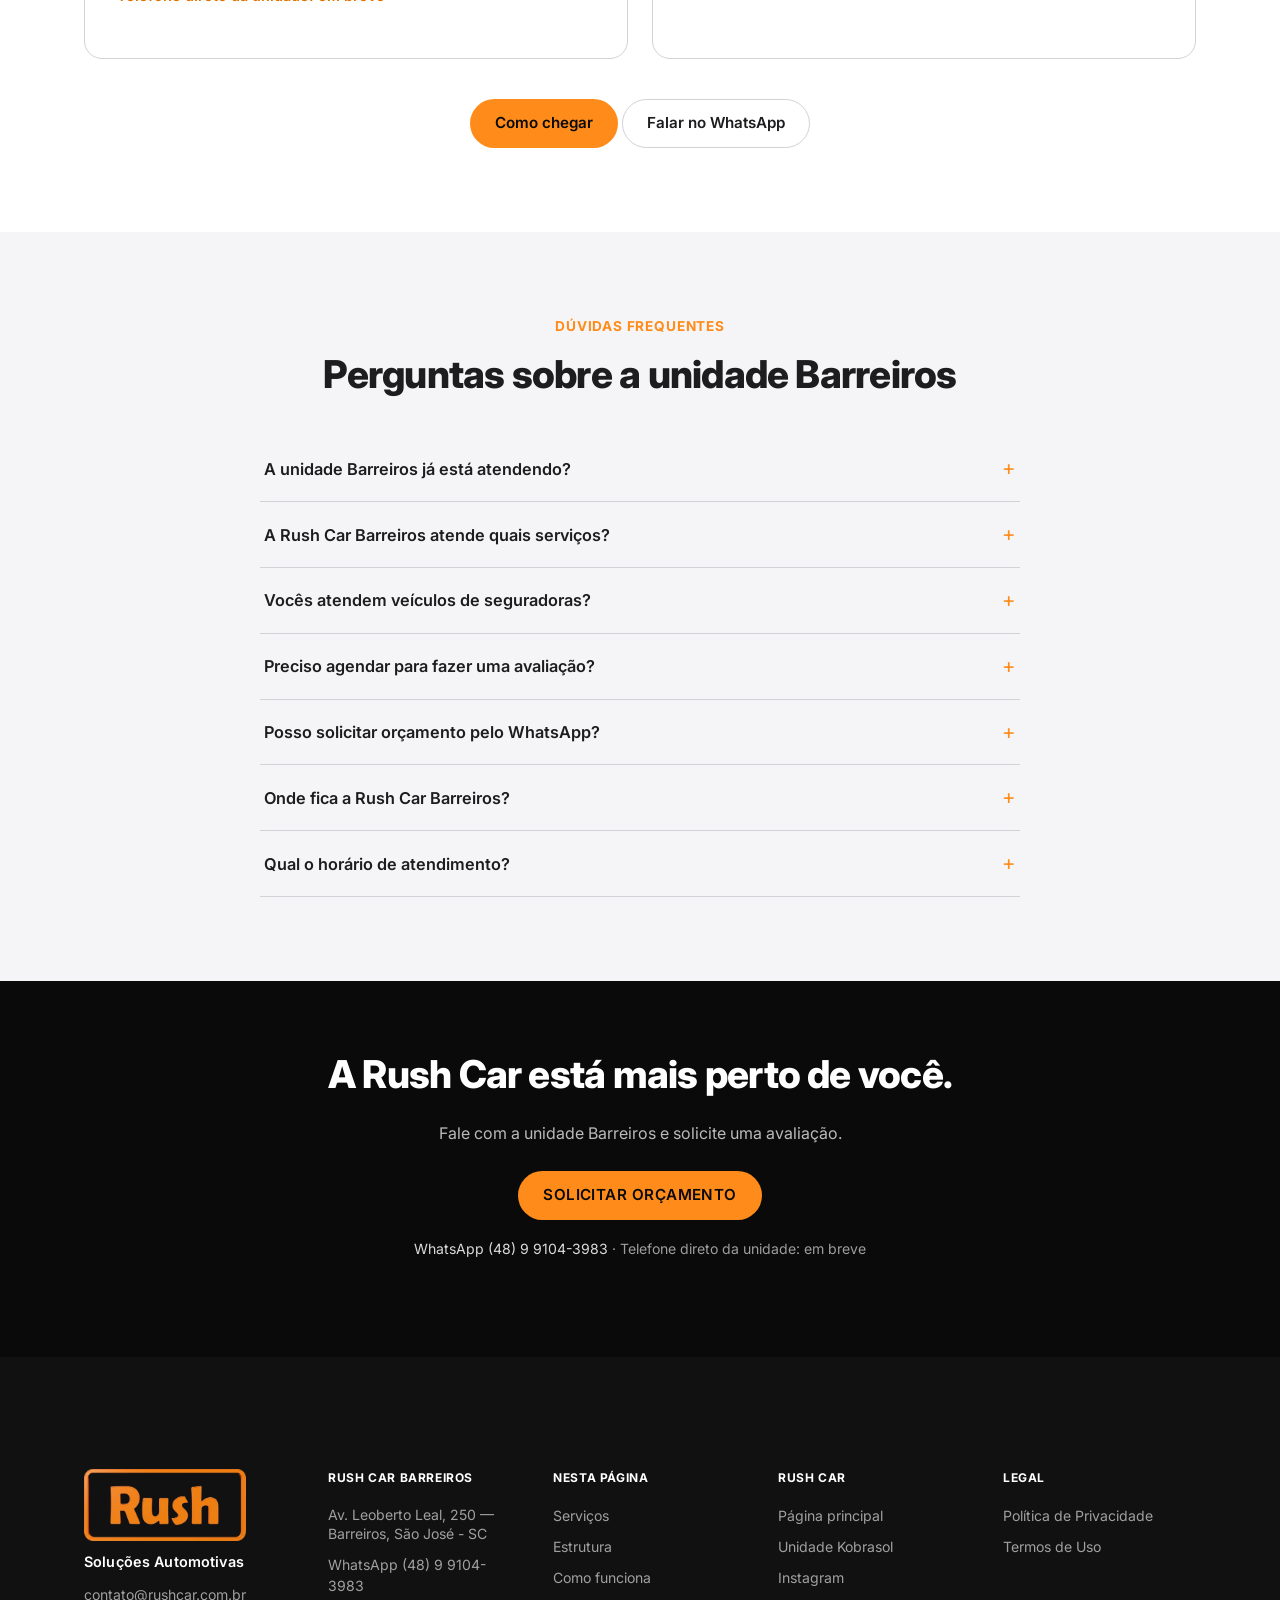
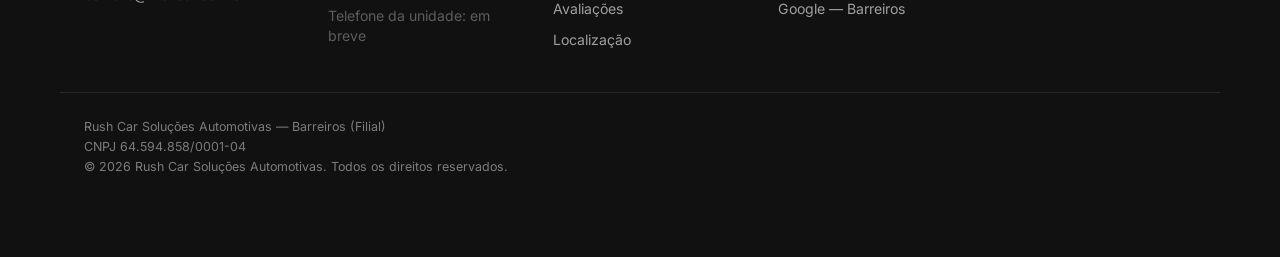
==== commit 4d4a8fac: "Barreiros: fotos do diferencial e da estrutura - Seção "Nova unidade": foto da fachada iluminada (HE" ====
--- a/barreiros.html
+++ b/barreiros.html
@@ -153,7 +153,7 @@
       </div>
       <div class="split-visual">
         <div class="visual-card visual-card-photo">
-          <img src="assets/img/barreiros-estrutura-01.jpg" alt="Cabine de pintura da Rush Car Barreiros">
+          <img src="assets/img/header-02.jpg" alt="Fachada iluminada da Rush Car Barreiros ao entardecer, com a oficina ao fundo">
         </div>
       </div>
     </div>
@@ -166,7 +166,7 @@
       <h2 class="center">Uma estrutura nova para cuidar do seu carro.</h2>
 
       <div class="gallery-grid">
-        <div class="gallery-item"><img src="assets/img/barreiros-01.jpg" alt="Fachada da Rush Car Barreiros" loading="lazy"></div>
+        <div class="gallery-item"><img src="assets/img/estrutura-01.jpg" alt="Pátio e área de atendimento da Rush Car" loading="lazy"></div>
         <div class="gallery-item"><img src="assets/img/barreiros-recepcao.jpg" alt="Recepção da Rush Car Barreiros" loading="lazy"></div>
         <div class="gallery-item"><img src="assets/img/barreiros-estrutura-01.jpg" alt="Cabine de pintura da Rush Car Barreiros" loading="lazy"></div>
       </div>
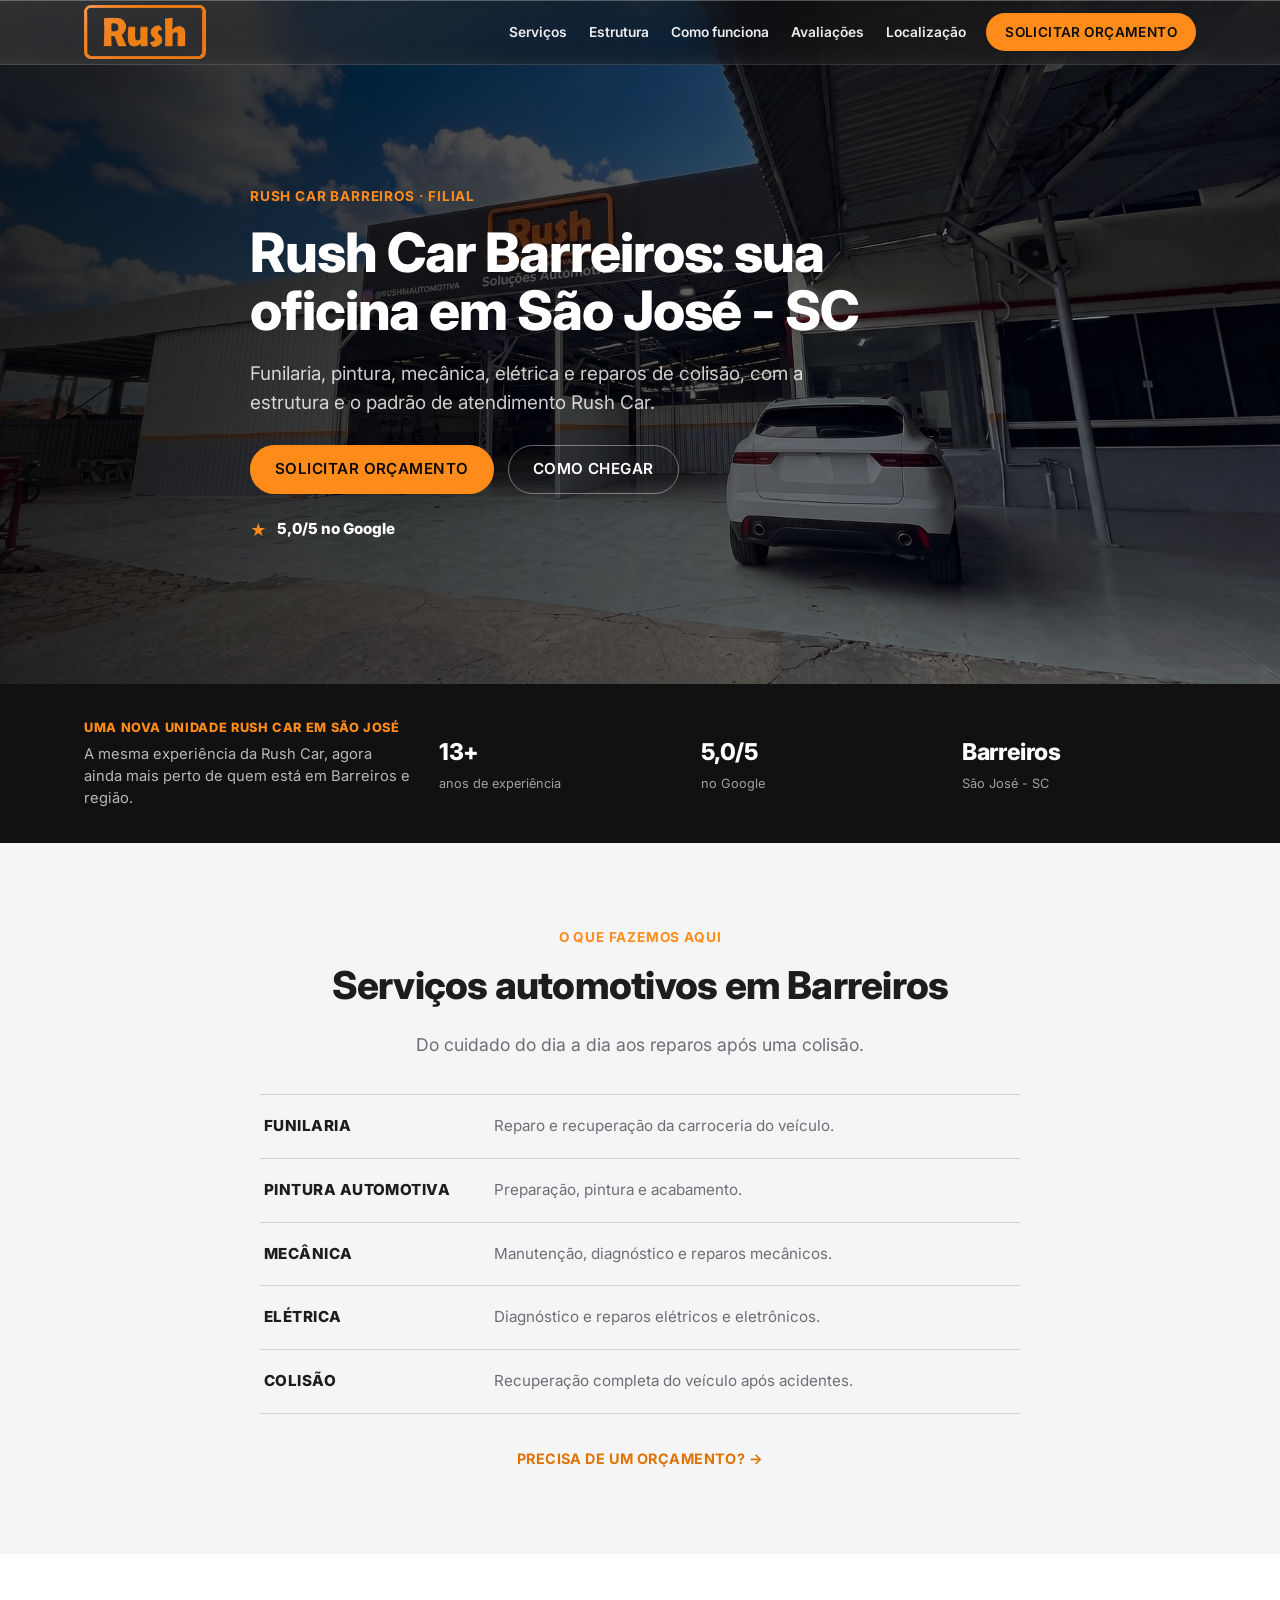
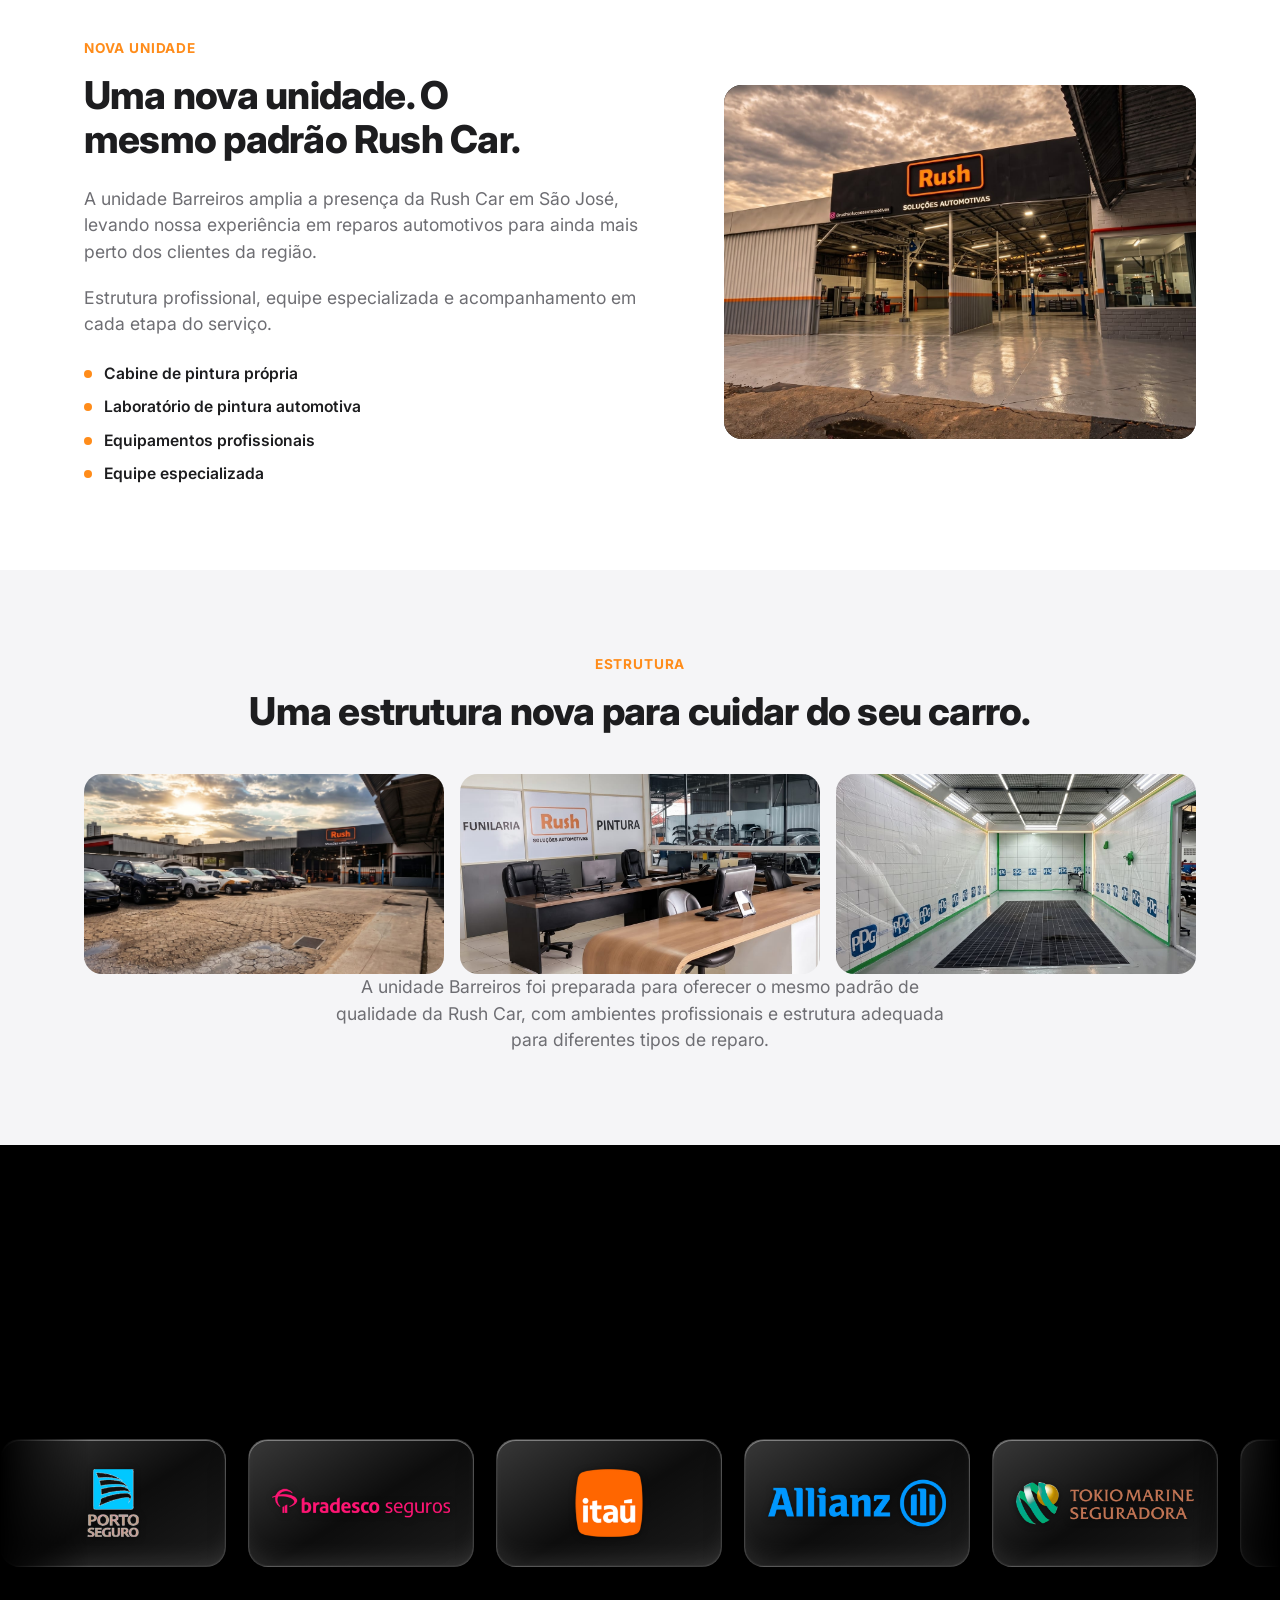
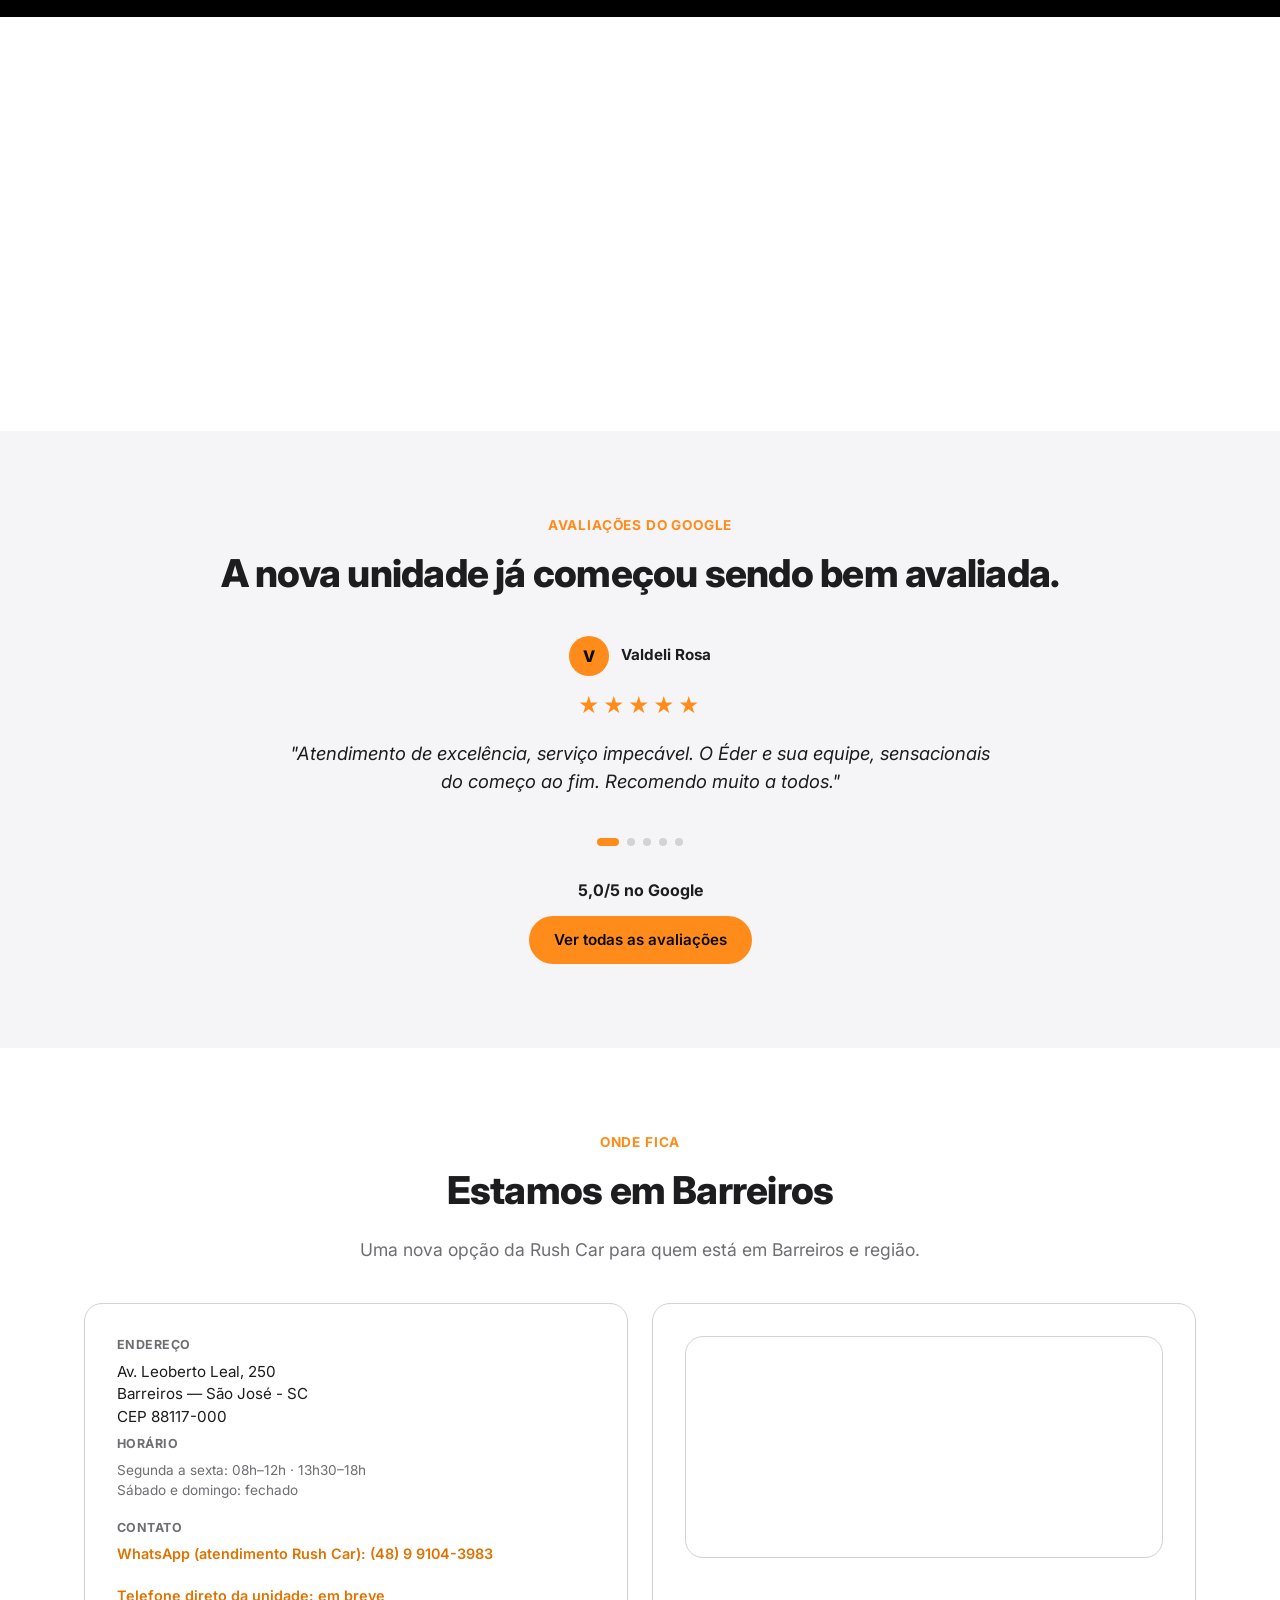
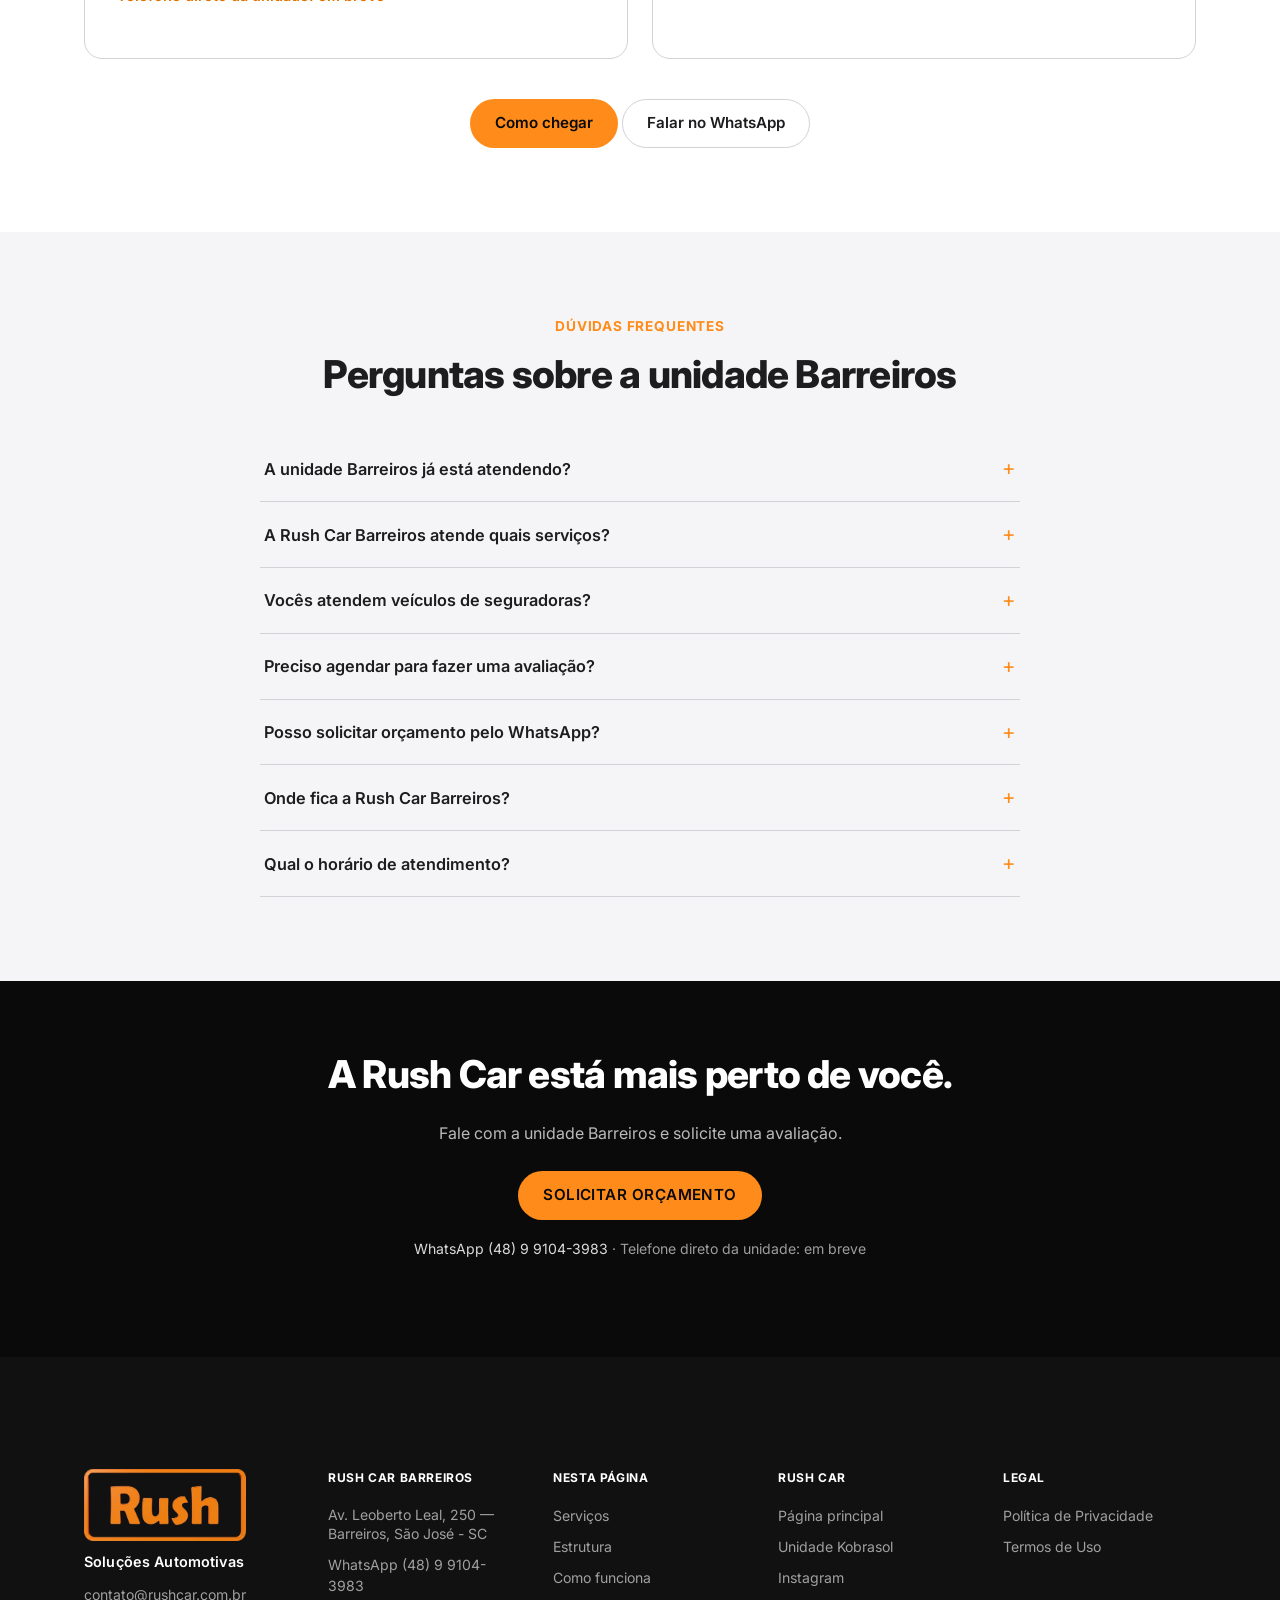
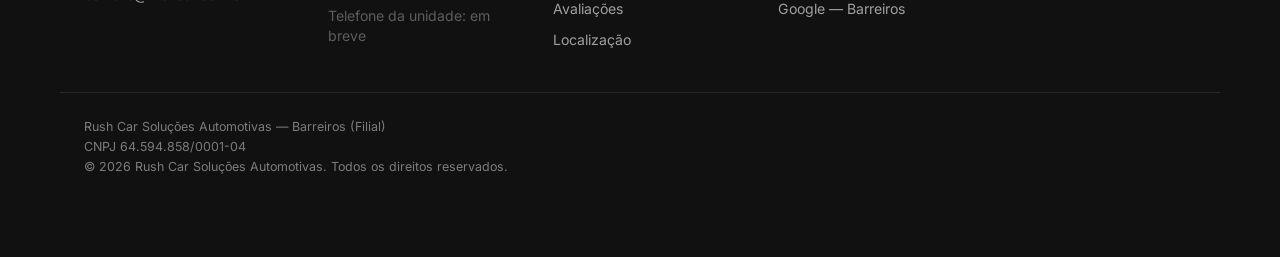
==== commit f774f89e: "Otimização: sitemap, robots, cache de imagem, preload de hero, dimensões de imagem - sitemap.xml + r" ====
--- a/barreiros.html
+++ b/barreiros.html
@@ -9,6 +9,8 @@
 <link rel="icon" href="assets/img/favicon/favicon.ico" sizes="any">
 <link rel="icon" type="image/png" sizes="32x32" href="assets/img/favicon/favicon-32x32.png">
 <link rel="apple-touch-icon" href="assets/img/favicon/apple-touch-icon.png">
+
+<link rel="preload" as="image" href="assets/img/barreiros-01.jpg" fetchpriority="high">
 
 <link rel="canonical" href="https://rushsolucoesautomotivas.com.br/barreiros">
 <meta property="og:type" content="business.business">
@@ -62,7 +64,7 @@
 <header class="site-header" id="header">
   <div class="container header-inner">
     <a href="/" class="logo">
-      <img src="assets/img/logo-rush.png" alt="Rush Car Soluções Automotivas" class="logo-img">
+      <img src="assets/img/logo-rush.png" alt="Rush Car Soluções Automotivas" class="logo-img" width="900" height="399">
     </a>
 
     <nav class="main-nav" id="main-nav">
@@ -153,7 +155,7 @@
       </div>
       <div class="split-visual">
         <div class="visual-card visual-card-photo">
-          <img src="assets/img/header-02.jpg" alt="Fachada iluminada da Rush Car Barreiros ao entardecer, com a oficina ao fundo">
+          <img src="assets/img/header-02.jpg" alt="Fachada iluminada da Rush Car Barreiros ao entardecer, com a oficina ao fundo" width="1400" height="1270">
         </div>
       </div>
     </div>
@@ -166,9 +168,9 @@
       <h2 class="center">Uma estrutura nova para cuidar do seu carro.</h2>
 
       <div class="gallery-grid">
-        <div class="gallery-item"><img src="assets/img/estrutura-01.jpg" alt="Pátio e área de atendimento da Rush Car" loading="lazy"></div>
-        <div class="gallery-item"><img src="assets/img/barreiros-recepcao.jpg" alt="Recepção da Rush Car Barreiros" loading="lazy"></div>
-        <div class="gallery-item"><img src="assets/img/barreiros-estrutura-01.jpg" alt="Cabine de pintura da Rush Car Barreiros" loading="lazy"></div>
+        <div class="gallery-item"><img src="assets/img/estrutura-01.jpg" alt="Pátio e área de atendimento da Rush Car" loading="lazy" width="1600" height="1451"></div>
+        <div class="gallery-item"><img src="assets/img/barreiros-recepcao.jpg" alt="Recepção da Rush Car Barreiros" loading="lazy" width="1200" height="1082"></div>
+        <div class="gallery-item"><img src="assets/img/barreiros-estrutura-01.jpg" alt="Cabine de pintura da Rush Car Barreiros" loading="lazy" width="1200" height="1086"></div>
       </div>
 
       <p class="lead center unit-estrutura-text">A unidade Barreiros foi preparada para oferecer o mesmo padrão de qualidade da Rush Car, com ambientes profissionais e estrutura adequada para diferentes tipos de reparo.</p>
@@ -432,7 +434,7 @@
 <footer class="site-footer unit-footer" id="contato">
   <div class="container footer-grid footer-grid-5">
     <div class="footer-col footer-brand-col">
-      <img src="assets/img/logo-rush.png" alt="Rush" class="footer-logo">
+      <img src="assets/img/logo-rush.png" alt="Rush" class="footer-logo" width="900" height="399">
       <p class="footer-brand-tagline">Soluções Automotivas</p>
       <a href="mailto:contato@rushcar.com.br">contato@rushcar.com.br</a>
     </div>
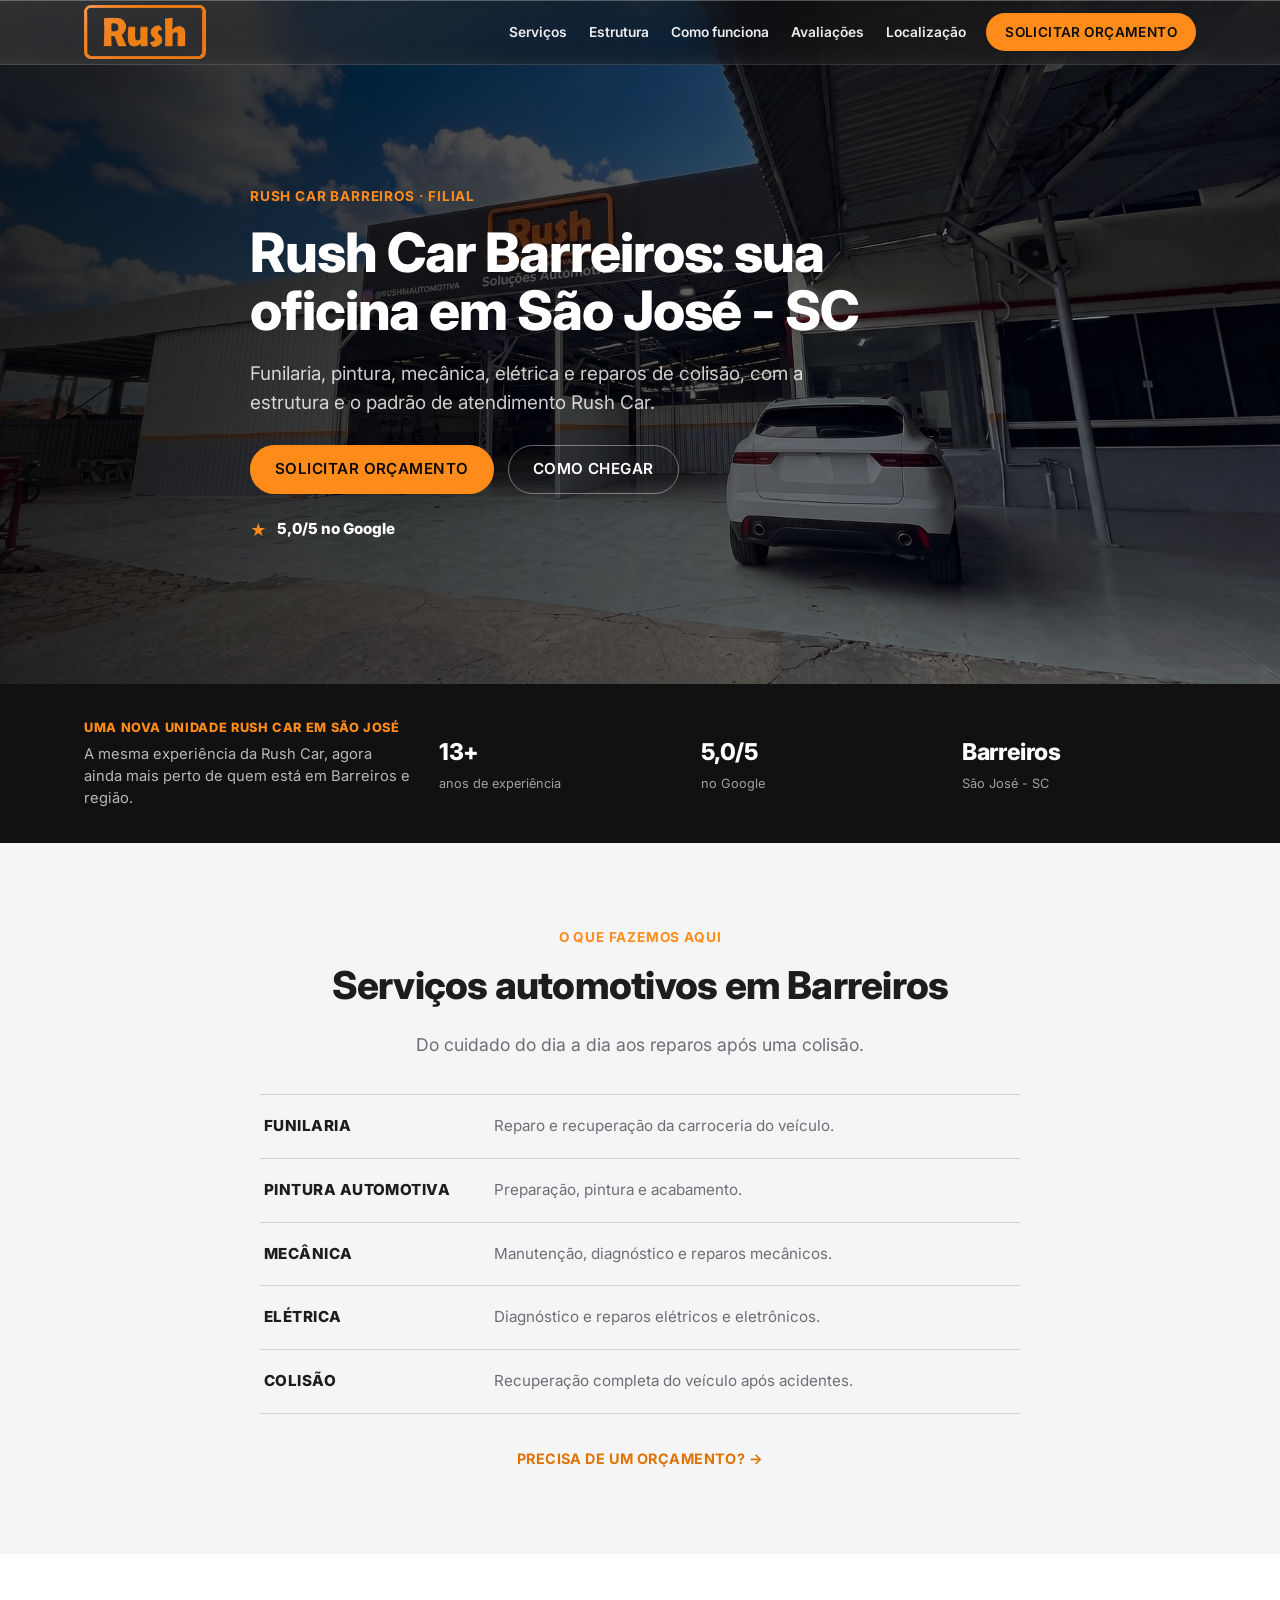
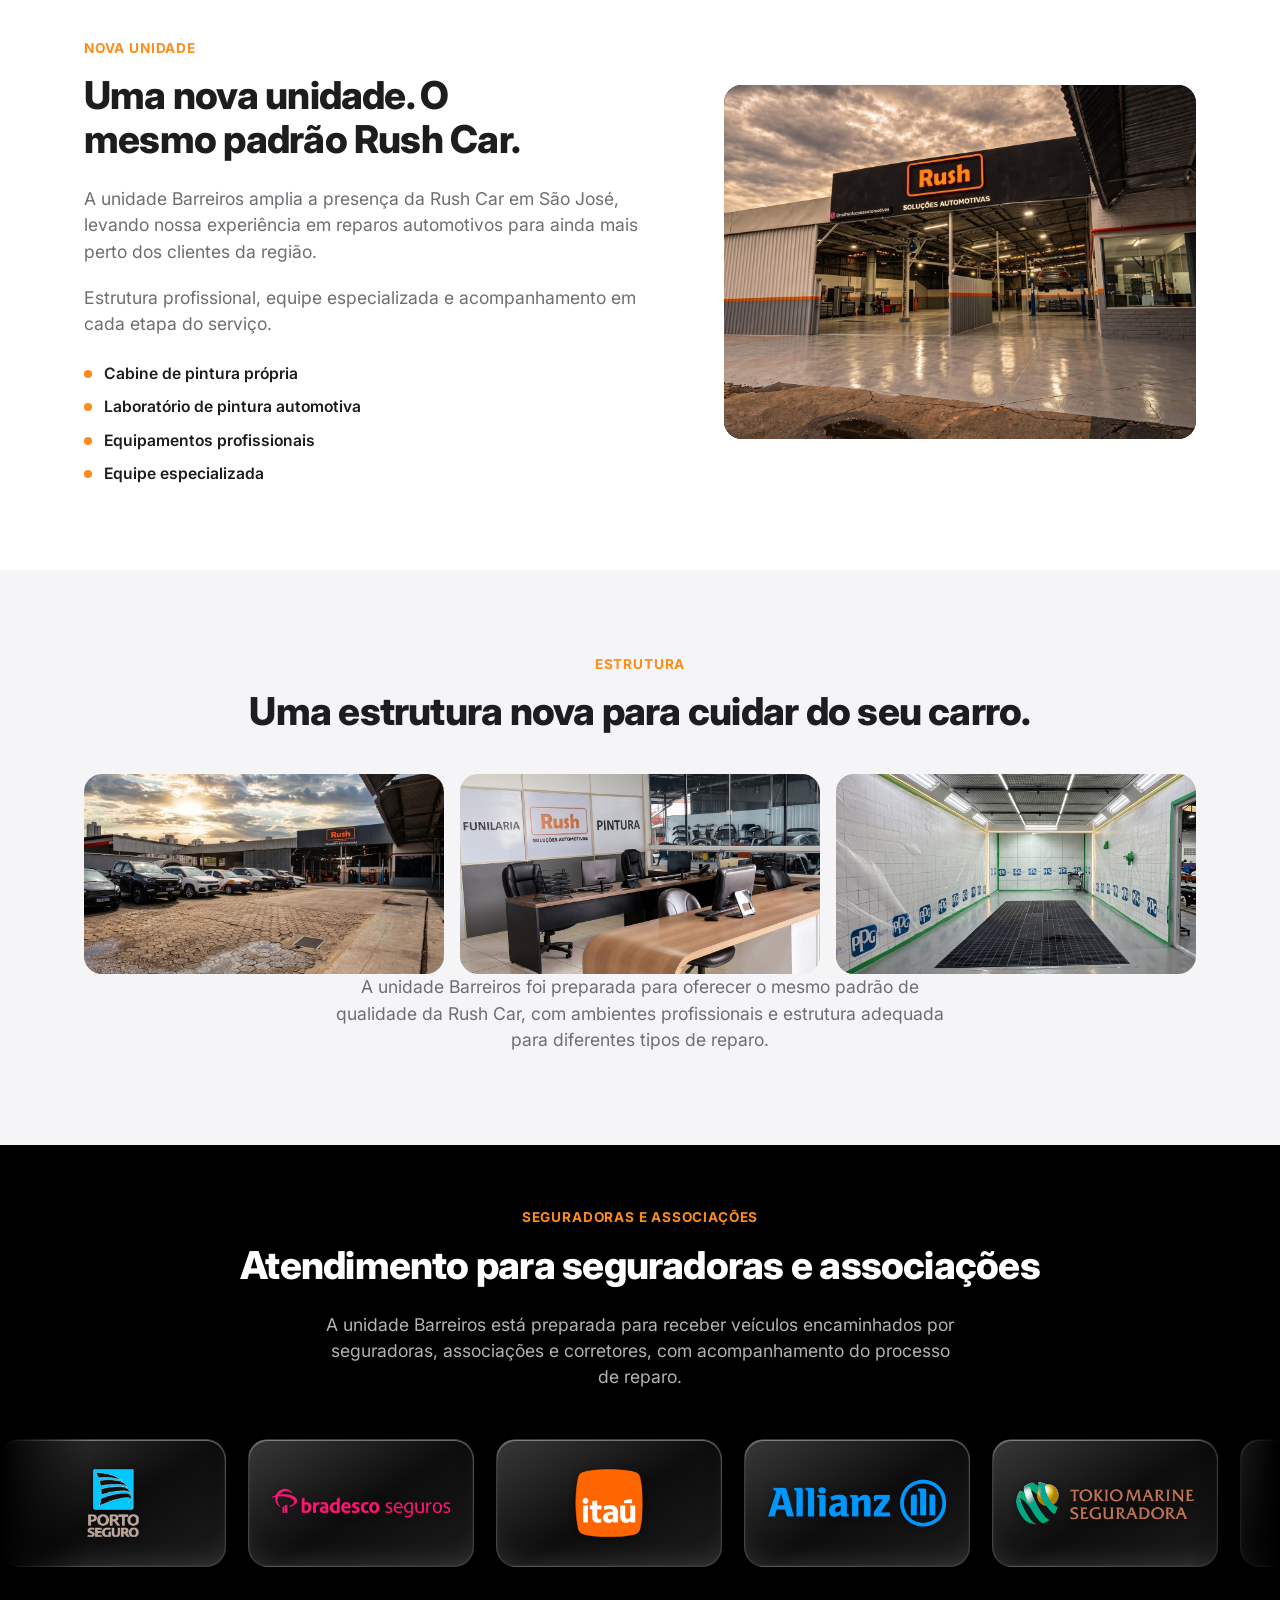
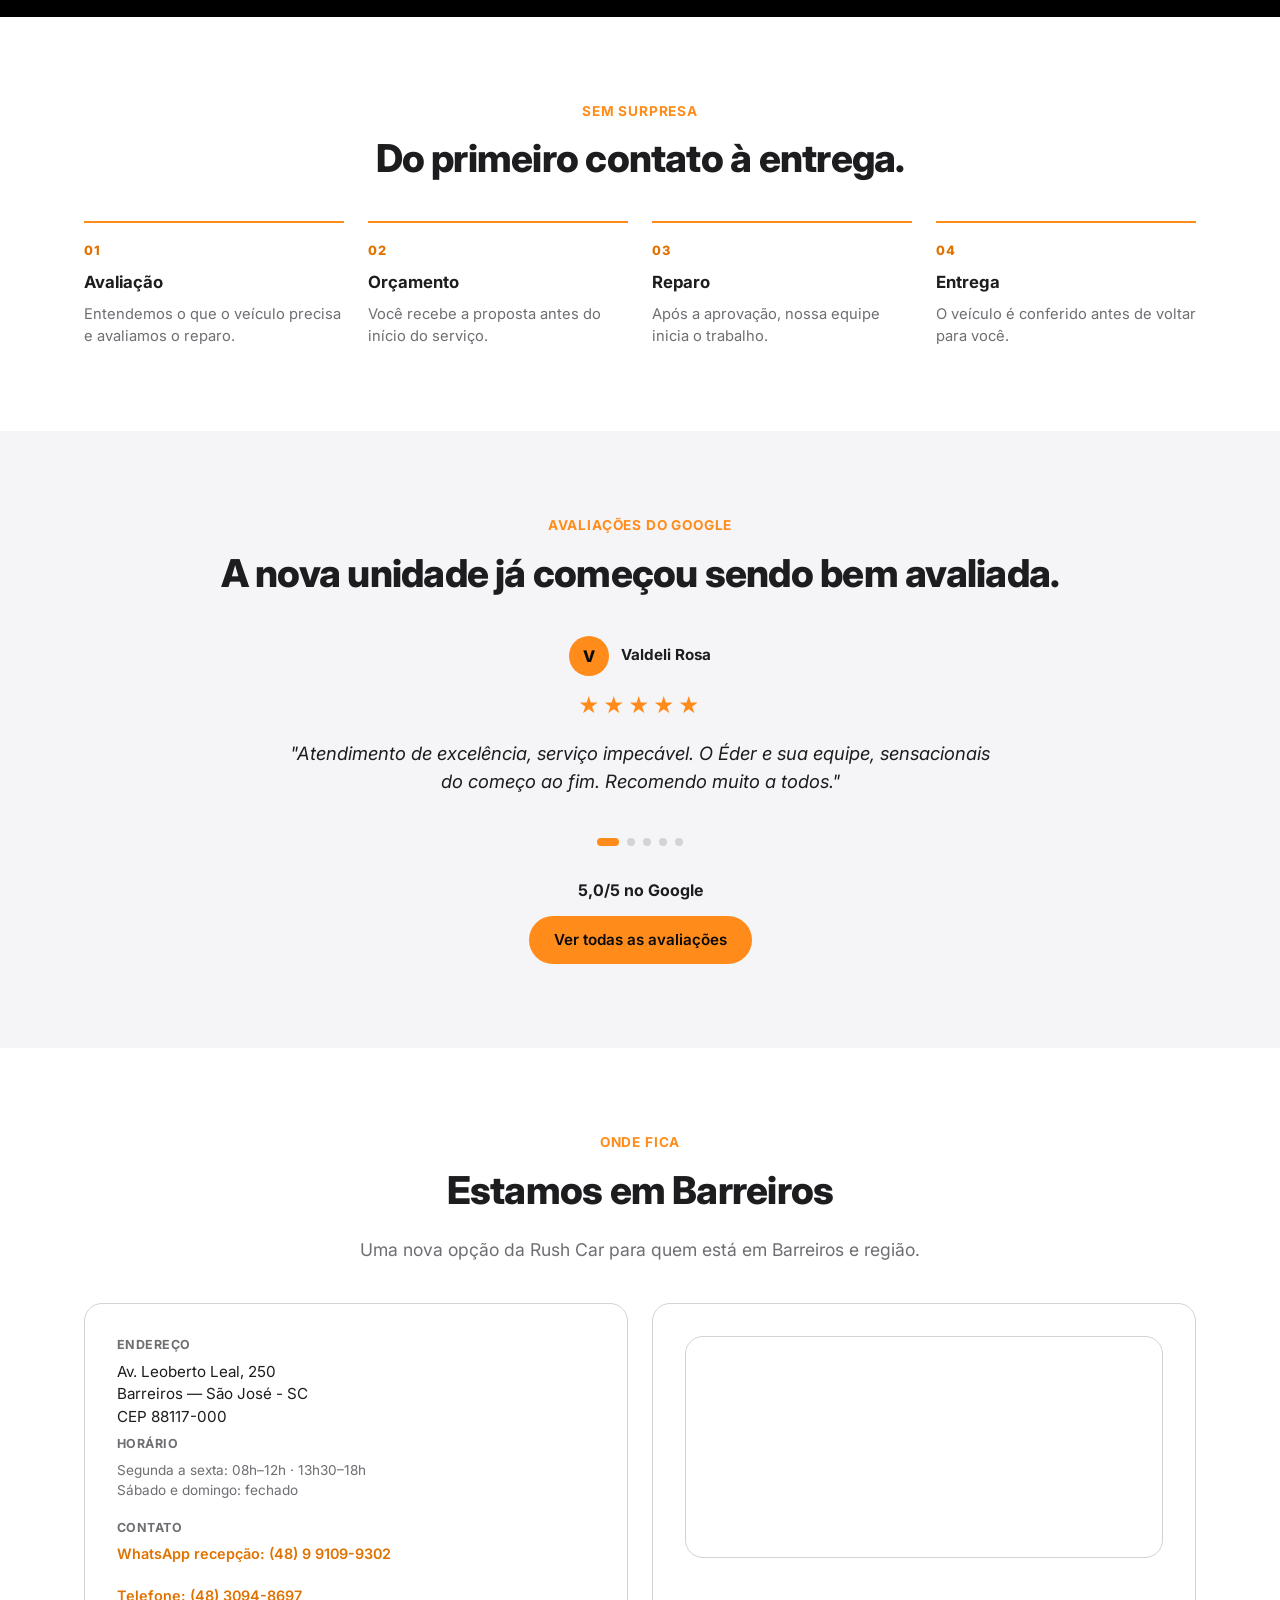
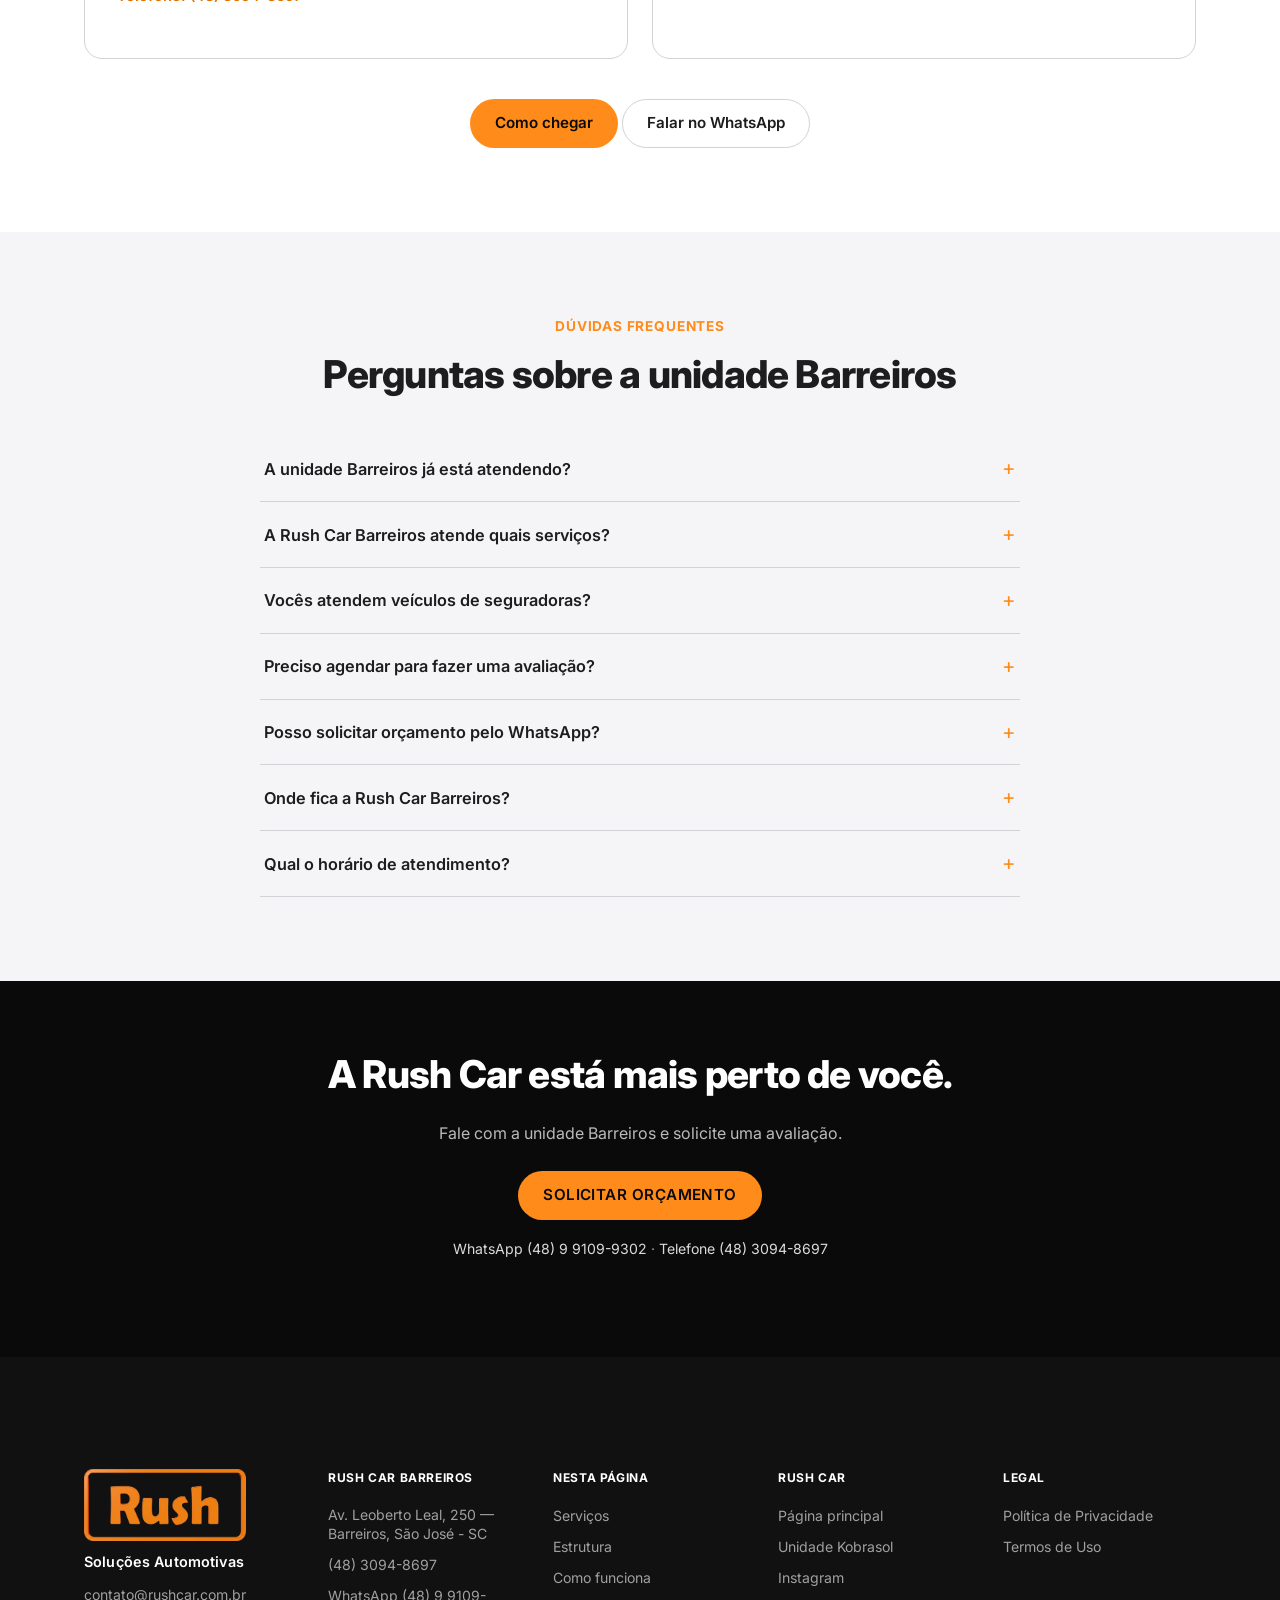
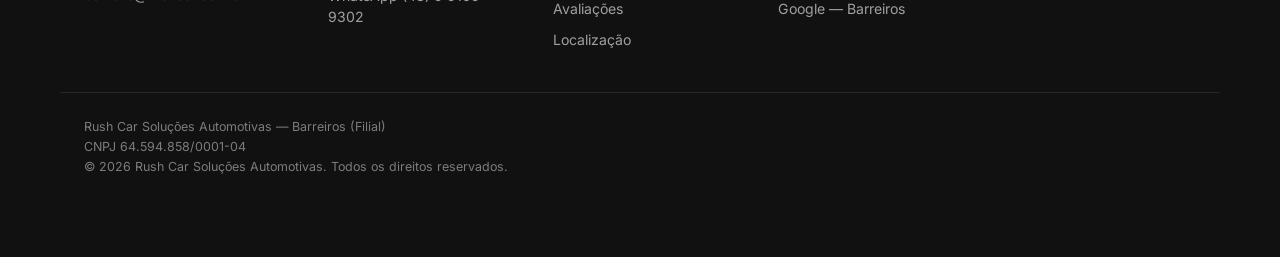
==== commit 02dde393: "Barreiros ganha telefone e WhatsApp próprios; ajustes gerais - Barreiros: telefone comercial (48) 30" ====
--- a/barreiros.html
+++ b/barreiros.html
@@ -34,6 +34,7 @@
   "name": "Rush Car Soluções Automotivas — Barreiros",
   "url": "https://rushsolucoesautomotivas.com.br/barreiros",
   "image": "https://rushsolucoesautomotivas.com.br/assets/img/barreiros-01.jpg",
+  "telephone": "+554830948697",
   "priceRange": "$$",
   "parentOrganization": { "@type": "Organization", "name": "Rush Car Soluções Automotivas" },
   "address": {
@@ -75,8 +76,7 @@
       <a href="#localizacao">Localização</a>
     </nav>
 
-    <!-- TODO Barreiros: trocar para o WhatsApp próprio da unidade quando existir. Hoje aponta para o atendimento central. -->
-    <a href="https://wa.me/5548991043983?text=Ol%C3%A1!%20Vim%20pelo%20site%20da%20Rush%20Car%20Barreiros%20e%20gostaria%20de%20solicitar%20um%20or%C3%A7amento." class="btn btn-small btn-accent header-cta" target="_blank" rel="noopener">Solicitar orçamento</a>
+    <a href="https://wa.me/5548991099302?text=Ol%C3%A1!%20Vim%20pelo%20site%20da%20Rush%20Car%20Barreiros%20e%20gostaria%20de%20solicitar%20um%20or%C3%A7amento." class="btn btn-small btn-accent header-cta" target="_blank" rel="noopener">Solicitar orçamento</a>
 
     <button class="nav-toggle" id="nav-toggle" aria-label="Abrir menu" aria-expanded="false">
       <span></span><span></span><span></span>
@@ -94,7 +94,7 @@
       <h1>Rush Car Barreiros: sua oficina em São José - SC</h1>
       <p class="hero-sub">Funilaria, pintura, mecânica, elétrica e reparos de colisão, com a estrutura e o padrão de atendimento Rush Car.</p>
       <div class="hero-actions">
-        <a href="https://wa.me/5548991043983?text=Ol%C3%A1!%20Vim%20pelo%20site%20da%20Rush%20Car%20Barreiros%20e%20gostaria%20de%20solicitar%20um%20or%C3%A7amento." class="btn btn-accent" target="_blank" rel="noopener">Solicitar orçamento</a>
+        <a href="https://wa.me/5548991099302?text=Ol%C3%A1!%20Vim%20pelo%20site%20da%20Rush%20Car%20Barreiros%20e%20gostaria%20de%20solicitar%20um%20or%C3%A7amento." class="btn btn-accent" target="_blank" rel="noopener">Solicitar orçamento</a>
         <a href="https://www.google.com/maps/dir/?api=1&destination=Av.+Leoberto+Leal%2C+250+-+Barreiros%2C+S%C3%A3o+Jos%C3%A9+-+SC%2C+88117-000" class="btn btn-ghost" target="_blank" rel="noopener">Como chegar</a>
       </div>
       <div class="hero-rating">
@@ -133,7 +133,7 @@
       </div>
 
       <div class="svc-cta">
-        <a class="inline-cta" href="https://wa.me/5548991043983?text=Ol%C3%A1!%20Preciso%20de%20um%20or%C3%A7amento%20na%20Rush%20Car%20Barreiros." target="_blank" rel="noopener">Precisa de um orçamento? →</a>
+        <a class="inline-cta" href="https://wa.me/5548991099302?text=Ol%C3%A1!%20Preciso%20de%20um%20or%C3%A7amento%20na%20Rush%20Car%20Barreiros." target="_blank" rel="noopener">Precisa de um orçamento? →</a>
       </div>
     </div>
   </section>
@@ -353,9 +353,8 @@
           <p class="location-brand">Horário</p>
           <p class="unit-hours">Segunda a sexta: 08h–12h · 13h30–18h<br>Sábado e domingo: fechado</p>
           <p class="location-brand">Contato</p>
-          <!-- TODO Barreiros: quando a unidade tiver telefone/WhatsApp próprios, trocar aqui. Hoje usa o atendimento central. -->
-          <a class="contact-link" href="https://wa.me/5548991043983?text=Ol%C3%A1!%20Vim%20pelo%20site%20da%20Rush%20Car%20Barreiros." target="_blank" rel="noopener">WhatsApp (atendimento Rush Car): (48) 9 9104-3983</a>
-          <p class="contact-link contact-link-disabled">Telefone direto da unidade: em breve</p>
+          <a class="contact-link" href="https://wa.me/5548991099302?text=Ol%C3%A1!%20Vim%20pelo%20site%20da%20Rush%20Car%20Barreiros." target="_blank" rel="noopener">WhatsApp recepção: (48) 9 9109-9302</a>
+          <a class="contact-link" href="tel:+554830948697">Telefone: (48) 3094-8697</a>
         </article>
         <article class="location-card">
           <div class="map-embed">
@@ -371,7 +370,7 @@
 
       <div class="unsure-block">
         <a href="https://www.google.com/maps/dir/?api=1&destination=Av.+Leoberto+Leal%2C+250+-+Barreiros%2C+S%C3%A3o+Jos%C3%A9+-+SC%2C+88117-000" class="btn btn-accent" target="_blank" rel="noopener">Como chegar</a>
-        <a href="https://wa.me/5548991043983?text=Ol%C3%A1!%20Vim%20pelo%20site%20da%20Rush%20Car%20Barreiros." class="btn btn-ghost" target="_blank" rel="noopener">Falar no WhatsApp</a>
+        <a href="https://wa.me/5548991099302?text=Ol%C3%A1!%20Vim%20pelo%20site%20da%20Rush%20Car%20Barreiros." class="btn btn-ghost" target="_blank" rel="noopener">Falar no WhatsApp</a>
       </div>
     </div>
   </section>
@@ -420,10 +419,10 @@
     <div class="container reveal">
       <h2>A Rush Car está mais perto de você.</h2>
       <p>Fale com a unidade Barreiros e solicite uma avaliação.</p>
-      <a href="https://wa.me/5548991043983?text=Ol%C3%A1!%20Vim%20pelo%20site%20da%20Rush%20Car%20Barreiros%20e%20gostaria%20de%20solicitar%20um%20or%C3%A7amento." class="btn btn-accent" target="_blank" rel="noopener">Solicitar orçamento</a>
+      <a href="https://wa.me/5548991099302?text=Ol%C3%A1!%20Vim%20pelo%20site%20da%20Rush%20Car%20Barreiros%20e%20gostaria%20de%20solicitar%20um%20or%C3%A7amento." class="btn btn-accent" target="_blank" rel="noopener">Solicitar orçamento</a>
       <p class="cta-lines">
-        <a href="https://wa.me/5548991043983" target="_blank" rel="noopener">WhatsApp (48) 9 9104-3983</a> ·
-        Telefone direto da unidade: em breve
+        <a href="https://wa.me/5548991099302" target="_blank" rel="noopener">WhatsApp (48) 9 9109-9302</a> ·
+        <a href="tel:+554830948697">Telefone (48) 3094-8697</a>
       </p>
     </div>
   </section>
@@ -441,8 +440,8 @@
     <div class="footer-col">
       <h4>Rush Car Barreiros</h4>
       <span class="footer-text">Av. Leoberto Leal, 250 — Barreiros, São José - SC</span>
-      <a href="https://wa.me/5548991043983" target="_blank" rel="noopener">WhatsApp (48) 9 9104-3983</a>
-      <span class="footer-text footer-text-disabled">Telefone da unidade: em breve</span>
+      <a href="tel:+554830948697">(48) 3094-8697</a>
+      <a href="https://wa.me/5548991099302" target="_blank" rel="noopener">WhatsApp (48) 9 9109-9302</a>
     </div>
     <div class="footer-col">
       <h4>Nesta página</h4>
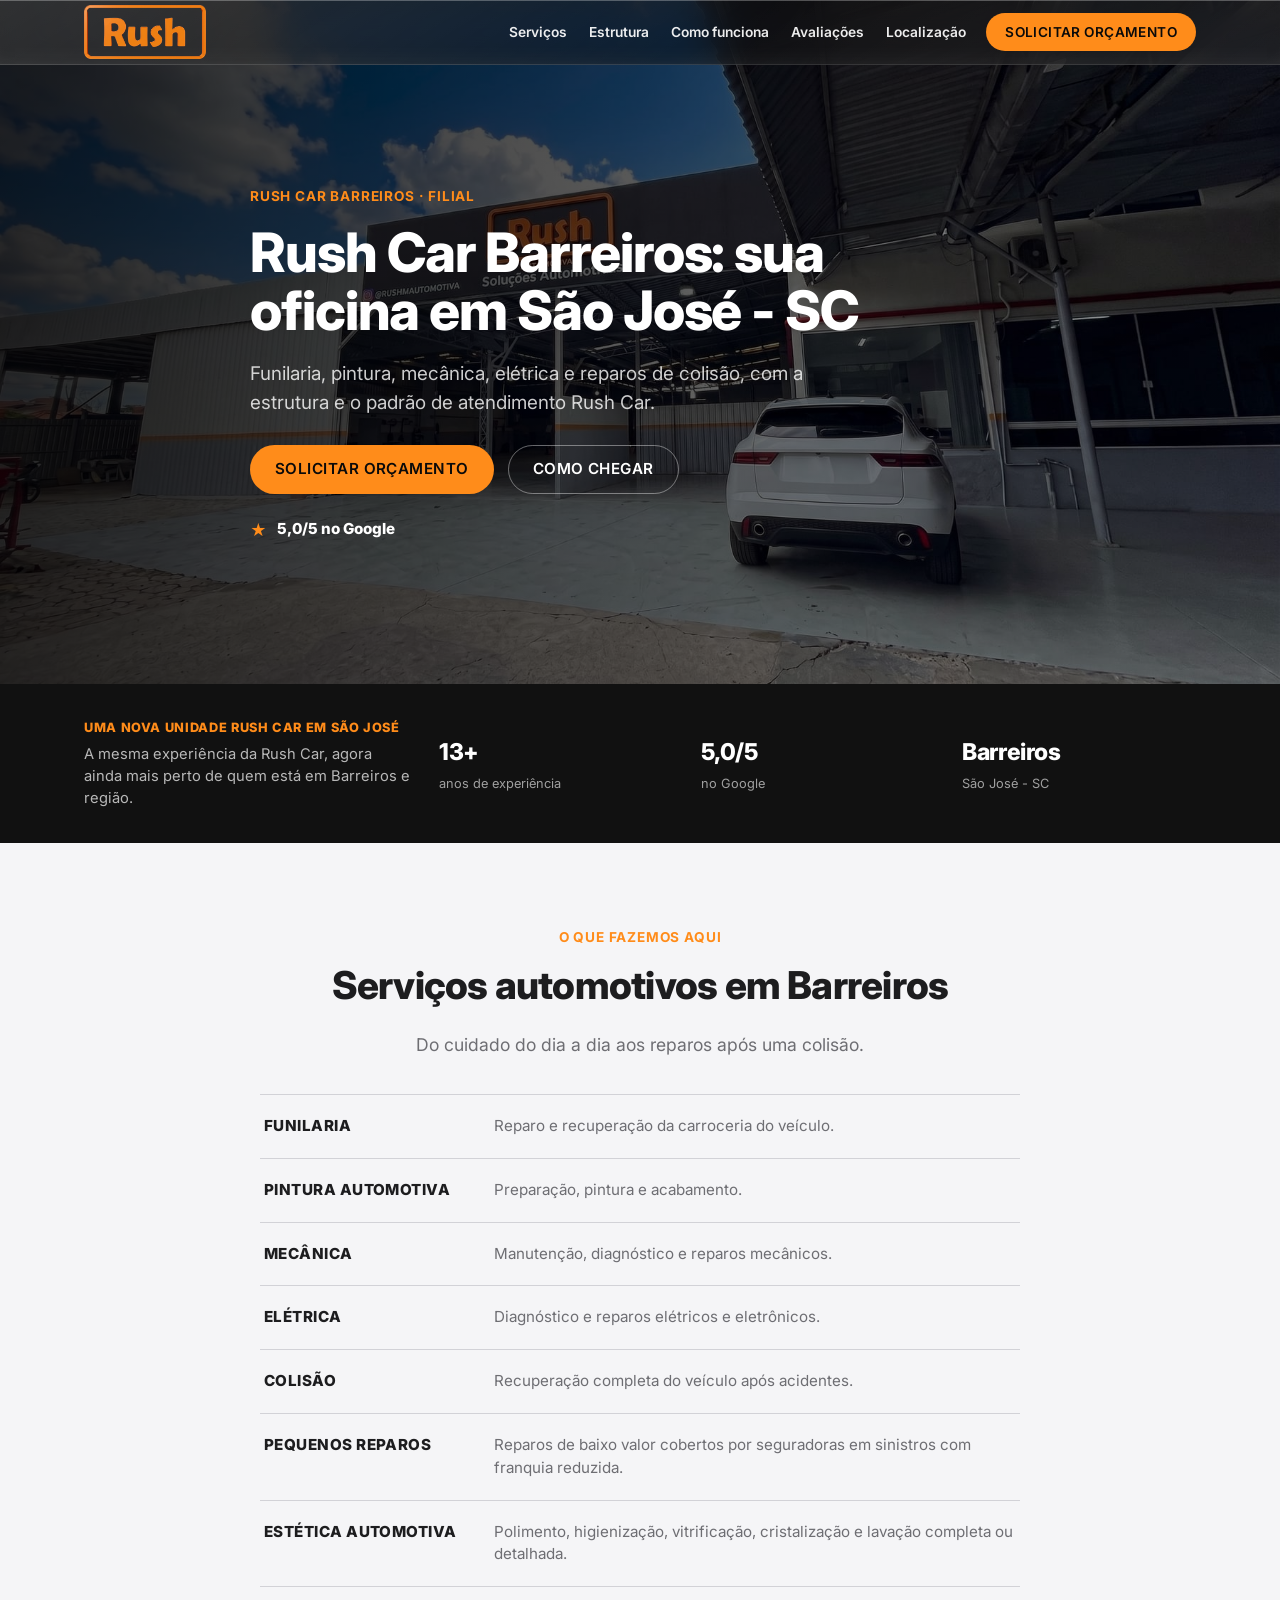
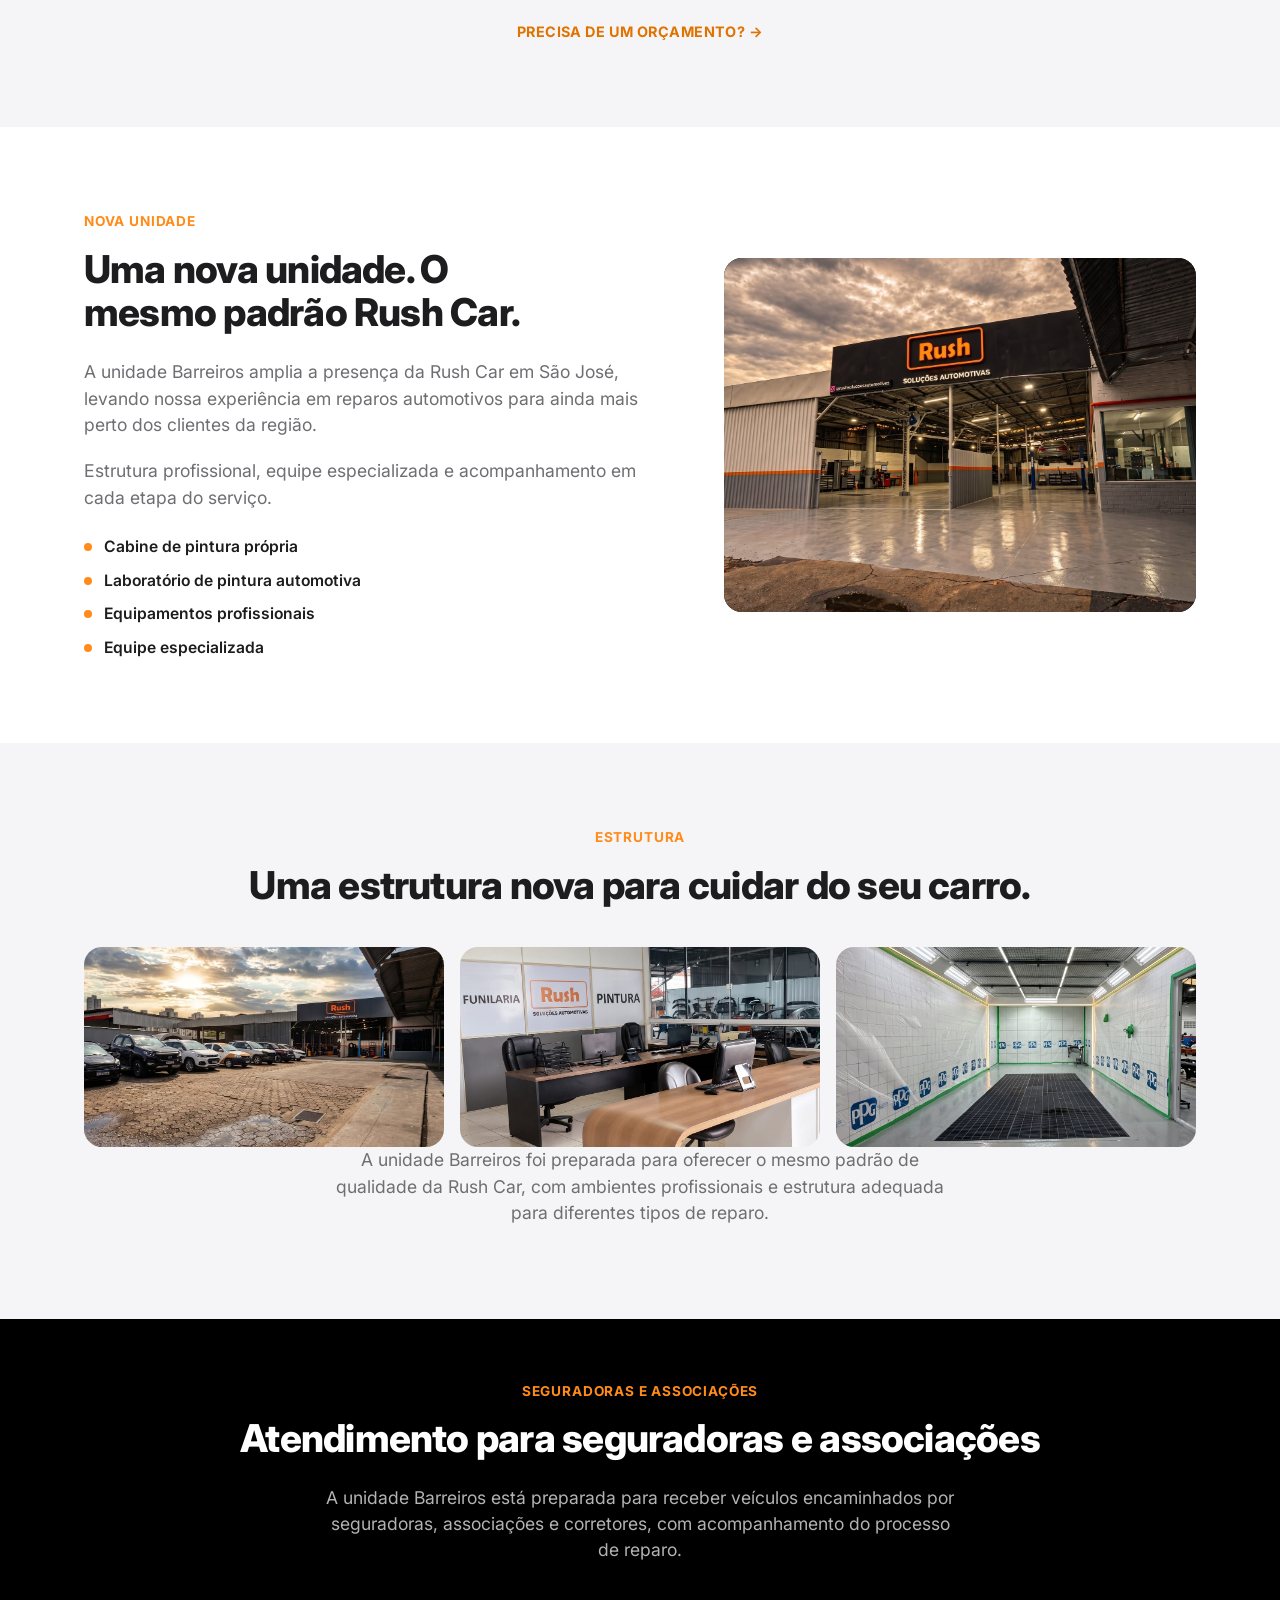
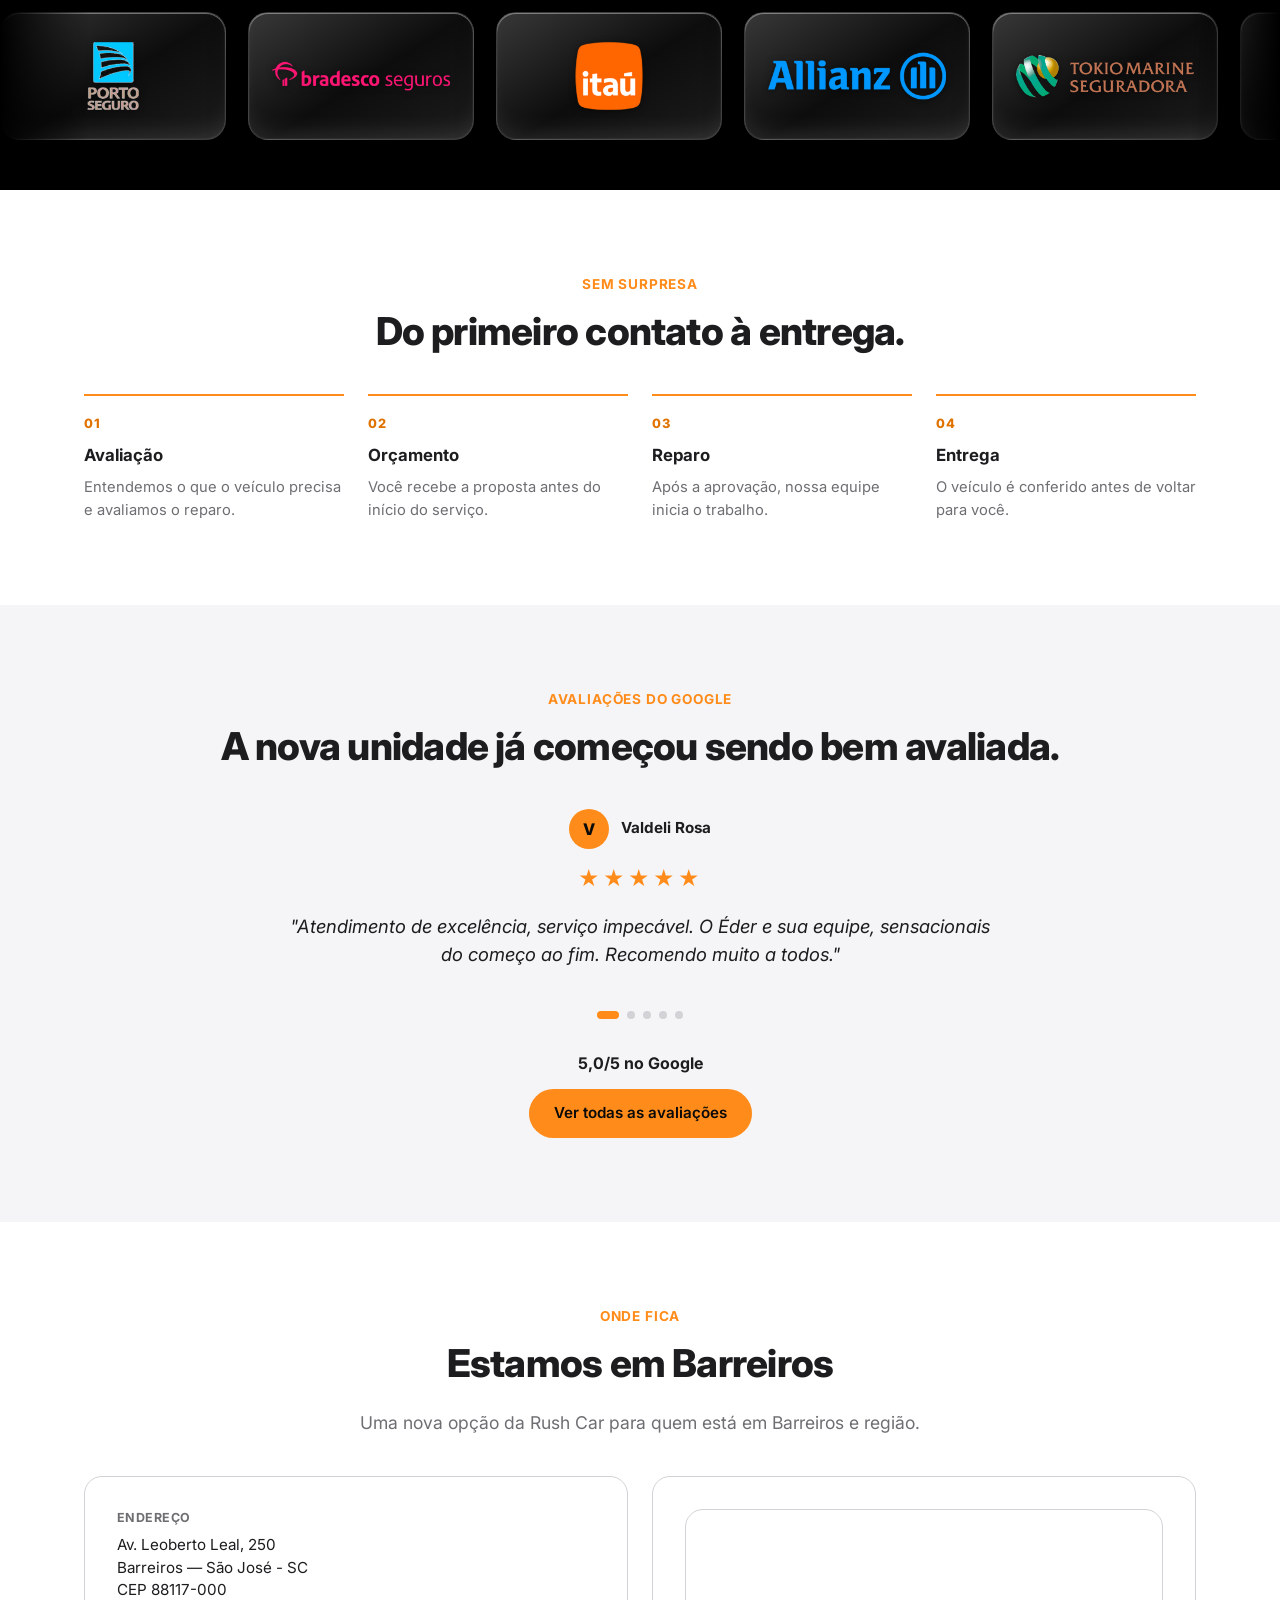
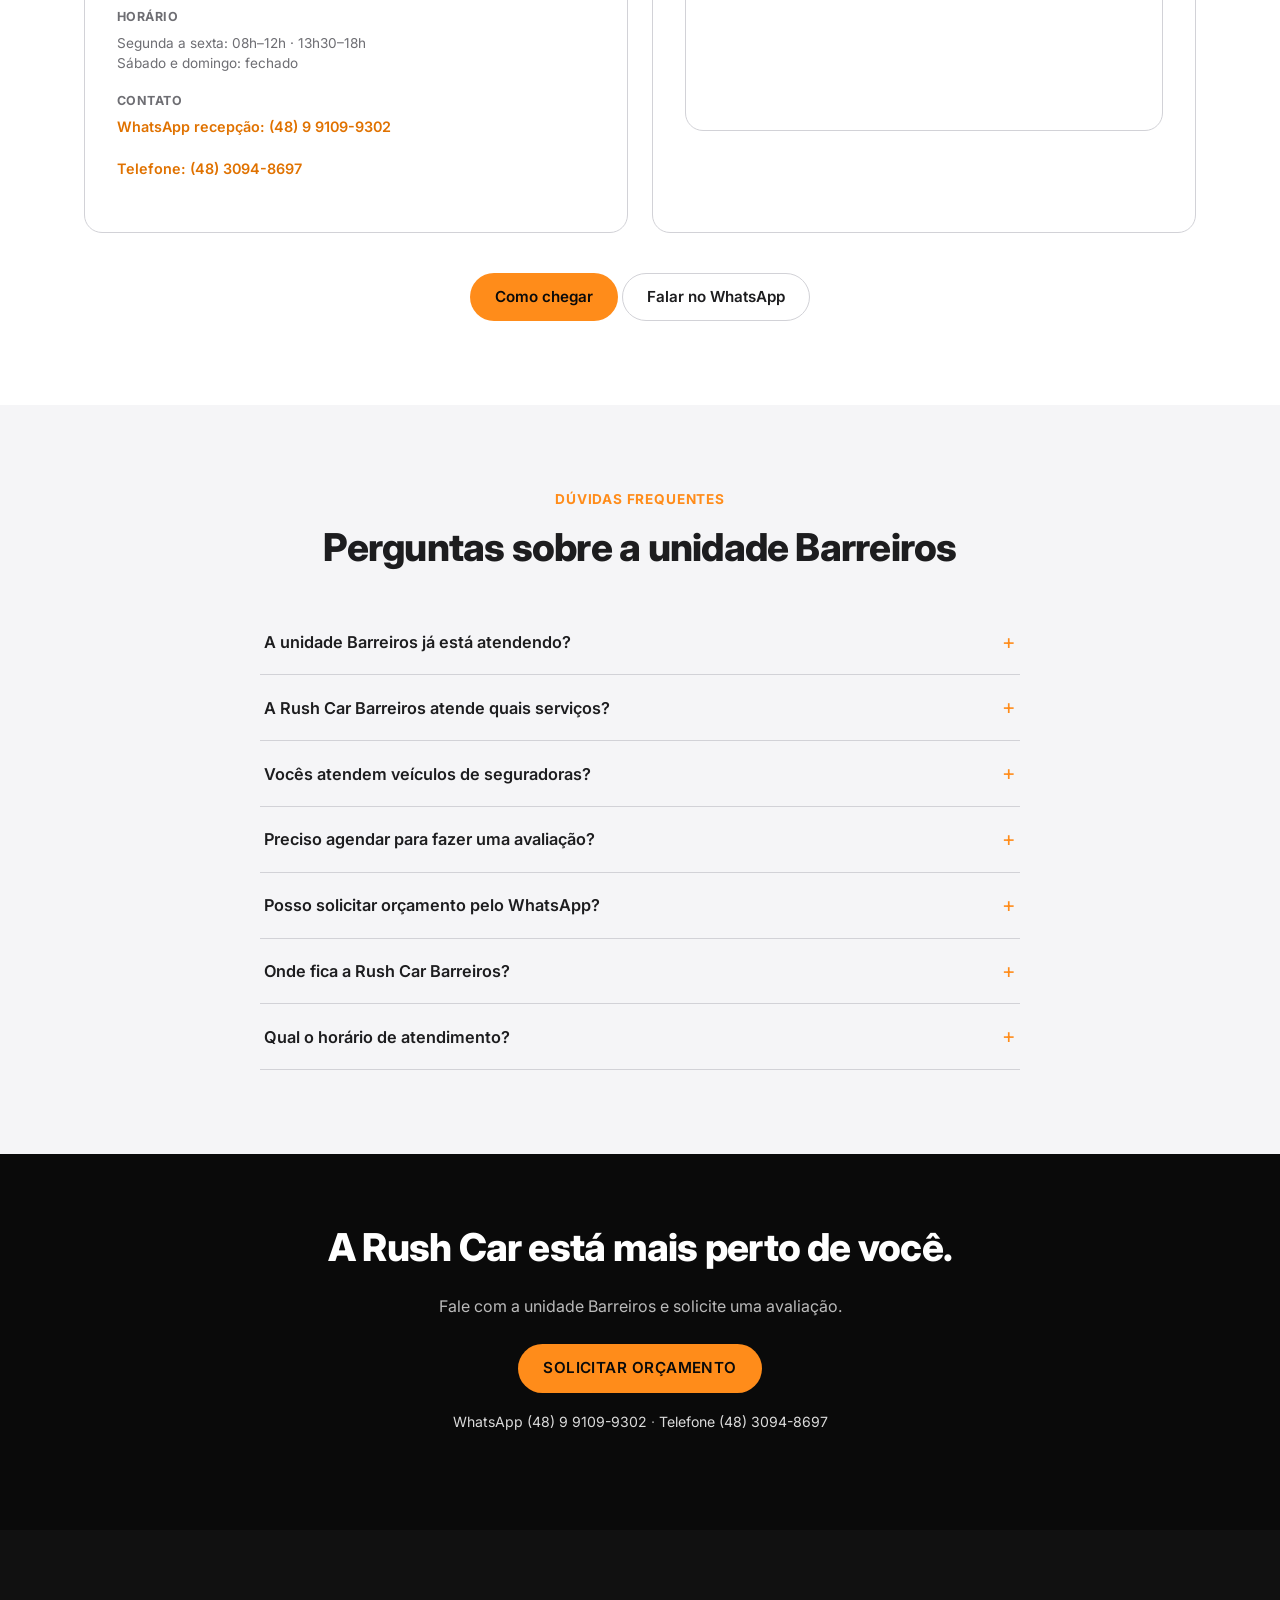
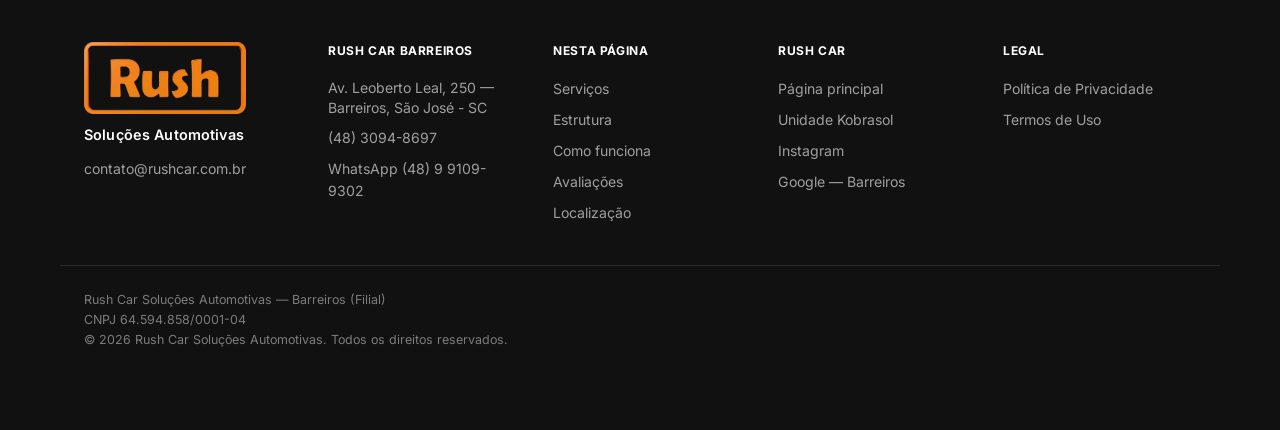
==== commit 068e57c8: "Adiciona serviços "Pequenos reparos" e "Estética automotiva" - Home: 2 novos cards no grid de serviç" ====
--- a/barreiros.html
+++ b/barreiros.html
@@ -58,6 +58,50 @@
   ]
 }
 </script>
+
+<script type="application/ld+json">
+{
+  "@context": "https://schema.org",
+  "@type": "FAQPage",
+  "mainEntity": [
+    {
+      "@type": "Question",
+      "name": "A unidade Barreiros já está atendendo?",
+      "acceptedAnswer": { "@type": "Answer", "text": "Sim. A Rush Car Barreiros já está atendendo normalmente, de segunda a sexta, das 08h às 12h e das 13h30 às 18h, com o mesmo padrão de reparo das demais unidades Rush Car." }
+    },
+    {
+      "@type": "Question",
+      "name": "A Rush Car Barreiros atende quais serviços?",
+      "acceptedAnswer": { "@type": "Answer", "text": "Funilaria, pintura automotiva, mecânica, elétrica, reparo de colisão, pequenos reparos e estética automotiva — do pequeno reparo à recuperação completa do veículo." }
+    },
+    {
+      "@type": "Question",
+      "name": "Vocês atendem veículos de seguradoras?",
+      "acceptedAnswer": { "@type": "Answer", "text": "Sim. Atendemos veículos encaminhados por seguradoras, associações e corretores, com acompanhamento durante todo o reparo." }
+    },
+    {
+      "@type": "Question",
+      "name": "Preciso agendar para fazer uma avaliação?",
+      "acceptedAnswer": { "@type": "Answer", "text": "Recomendamos falar antes pelo WhatsApp para organizar a avaliação e evitar espera." }
+    },
+    {
+      "@type": "Question",
+      "name": "Posso solicitar orçamento pelo WhatsApp?",
+      "acceptedAnswer": { "@type": "Answer", "text": "Sim. Envie as fotos e informações do veículo pelo WhatsApp e a equipe orienta os próximos passos." }
+    },
+    {
+      "@type": "Question",
+      "name": "Onde fica a Rush Car Barreiros?",
+      "acceptedAnswer": { "@type": "Answer", "text": "Na Av. Leoberto Leal, 250 — Barreiros, São José - SC, CEP 88117-000." }
+    },
+    {
+      "@type": "Question",
+      "name": "Qual o horário de atendimento?",
+      "acceptedAnswer": { "@type": "Answer", "text": "Segunda a sexta, das 08h às 12h e das 13h30 às 18h. Sábado e domingo, fechado." }
+    }
+  ]
+}
+</script>
 </head>
 <body>
 
@@ -130,6 +174,8 @@
         <div class="svc-row"><h3>Mecânica</h3><p>Manutenção, diagnóstico e reparos mecânicos.</p></div>
         <div class="svc-row"><h3>Elétrica</h3><p>Diagnóstico e reparos elétricos e eletrônicos.</p></div>
         <div class="svc-row"><h3>Colisão</h3><p>Recuperação completa do veículo após acidentes.</p></div>
+        <div class="svc-row"><h3>Pequenos reparos</h3><p>Reparos de baixo valor cobertos por seguradoras em sinistros com franquia reduzida.</p></div>
+        <div class="svc-row"><h3>Estética automotiva</h3><p>Polimento, higienização, vitrificação, cristalização e lavação completa ou detalhada.</p></div>
       </div>
 
       <div class="svc-cta">
@@ -388,7 +434,7 @@
         </div>
         <div class="faq-item">
           <button class="faq-question" aria-expanded="false">A Rush Car Barreiros atende quais serviços?<span class="faq-icon" aria-hidden="true">+</span></button>
-          <div class="faq-answer"><p>Funilaria, pintura automotiva, mecânica, elétrica e reparo de colisão — do pequeno reparo à recuperação completa do veículo.</p></div>
+          <div class="faq-answer"><p>Funilaria, pintura automotiva, mecânica, elétrica, reparo de colisão, pequenos reparos e estética automotiva — do pequeno reparo à recuperação completa do veículo.</p></div>
         </div>
         <div class="faq-item">
           <button class="faq-question" aria-expanded="false">Vocês atendem veículos de seguradoras?<span class="faq-icon" aria-hidden="true">+</span></button>
